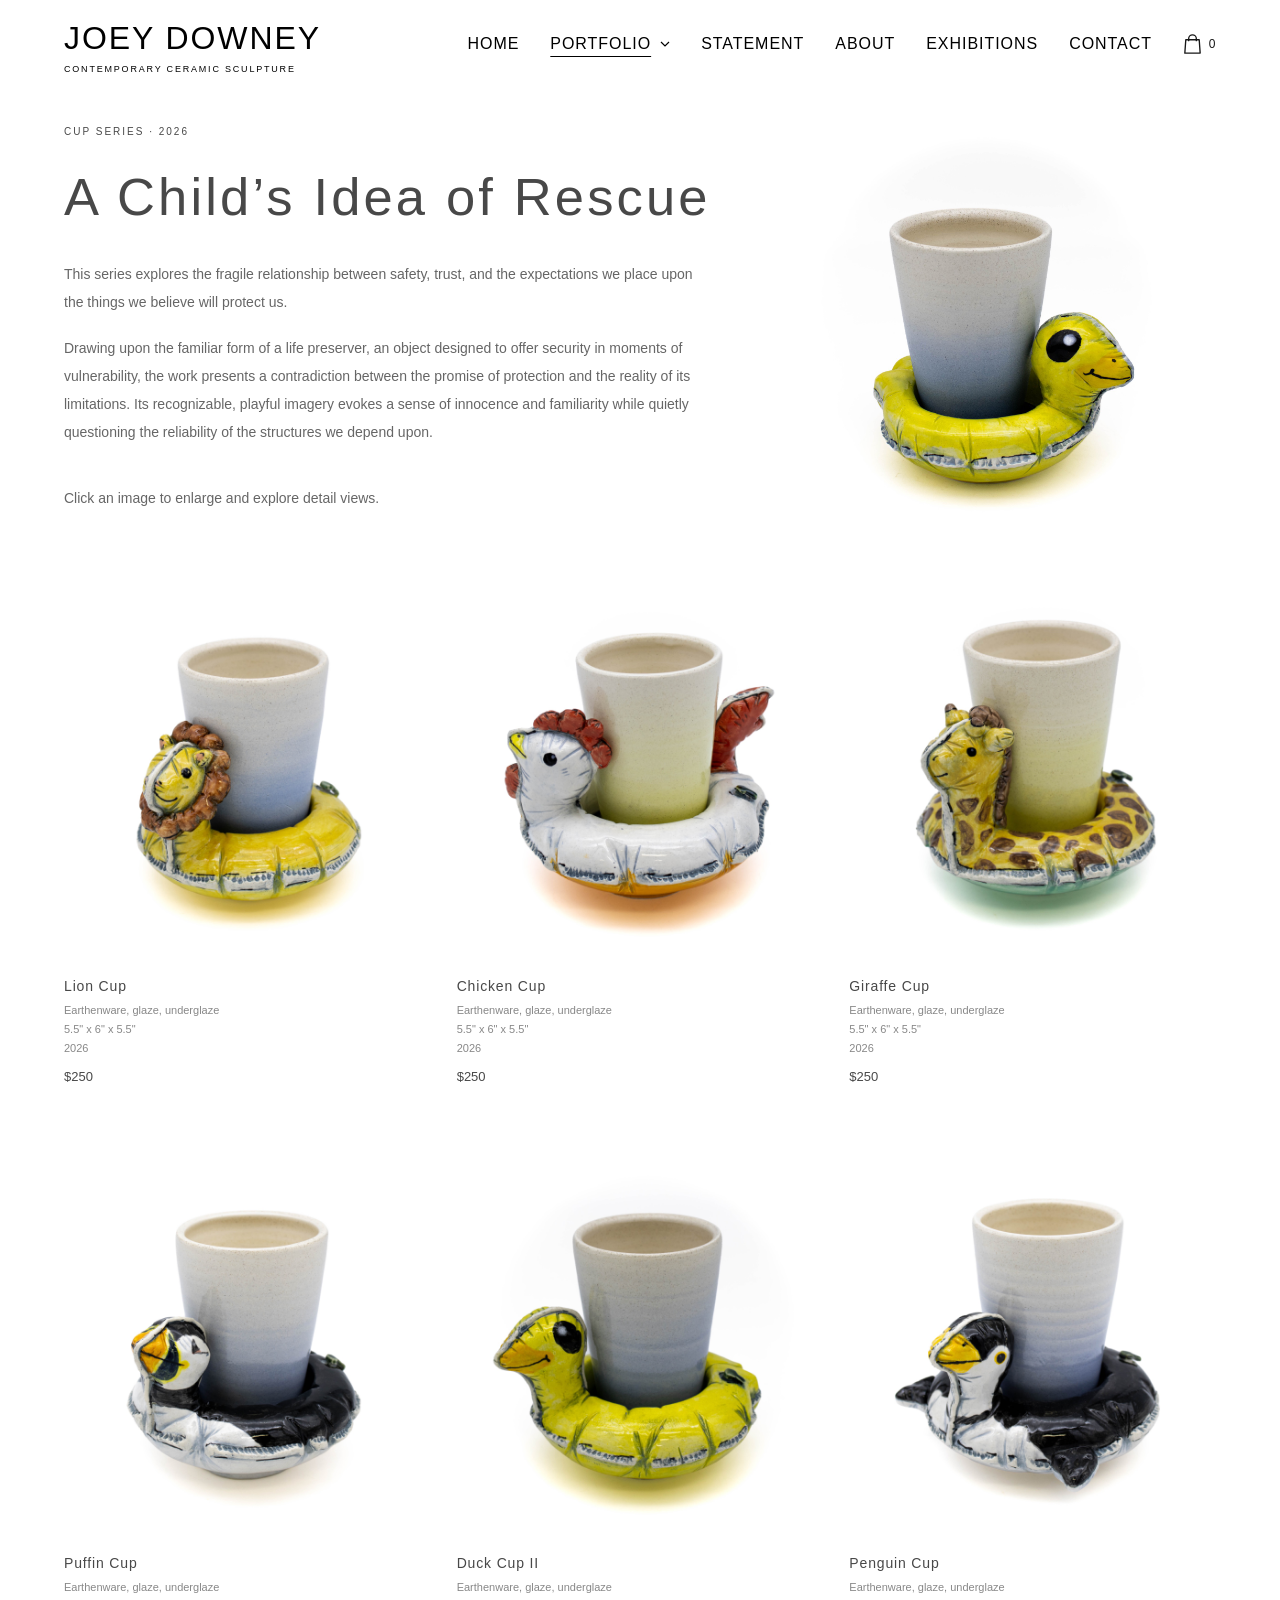
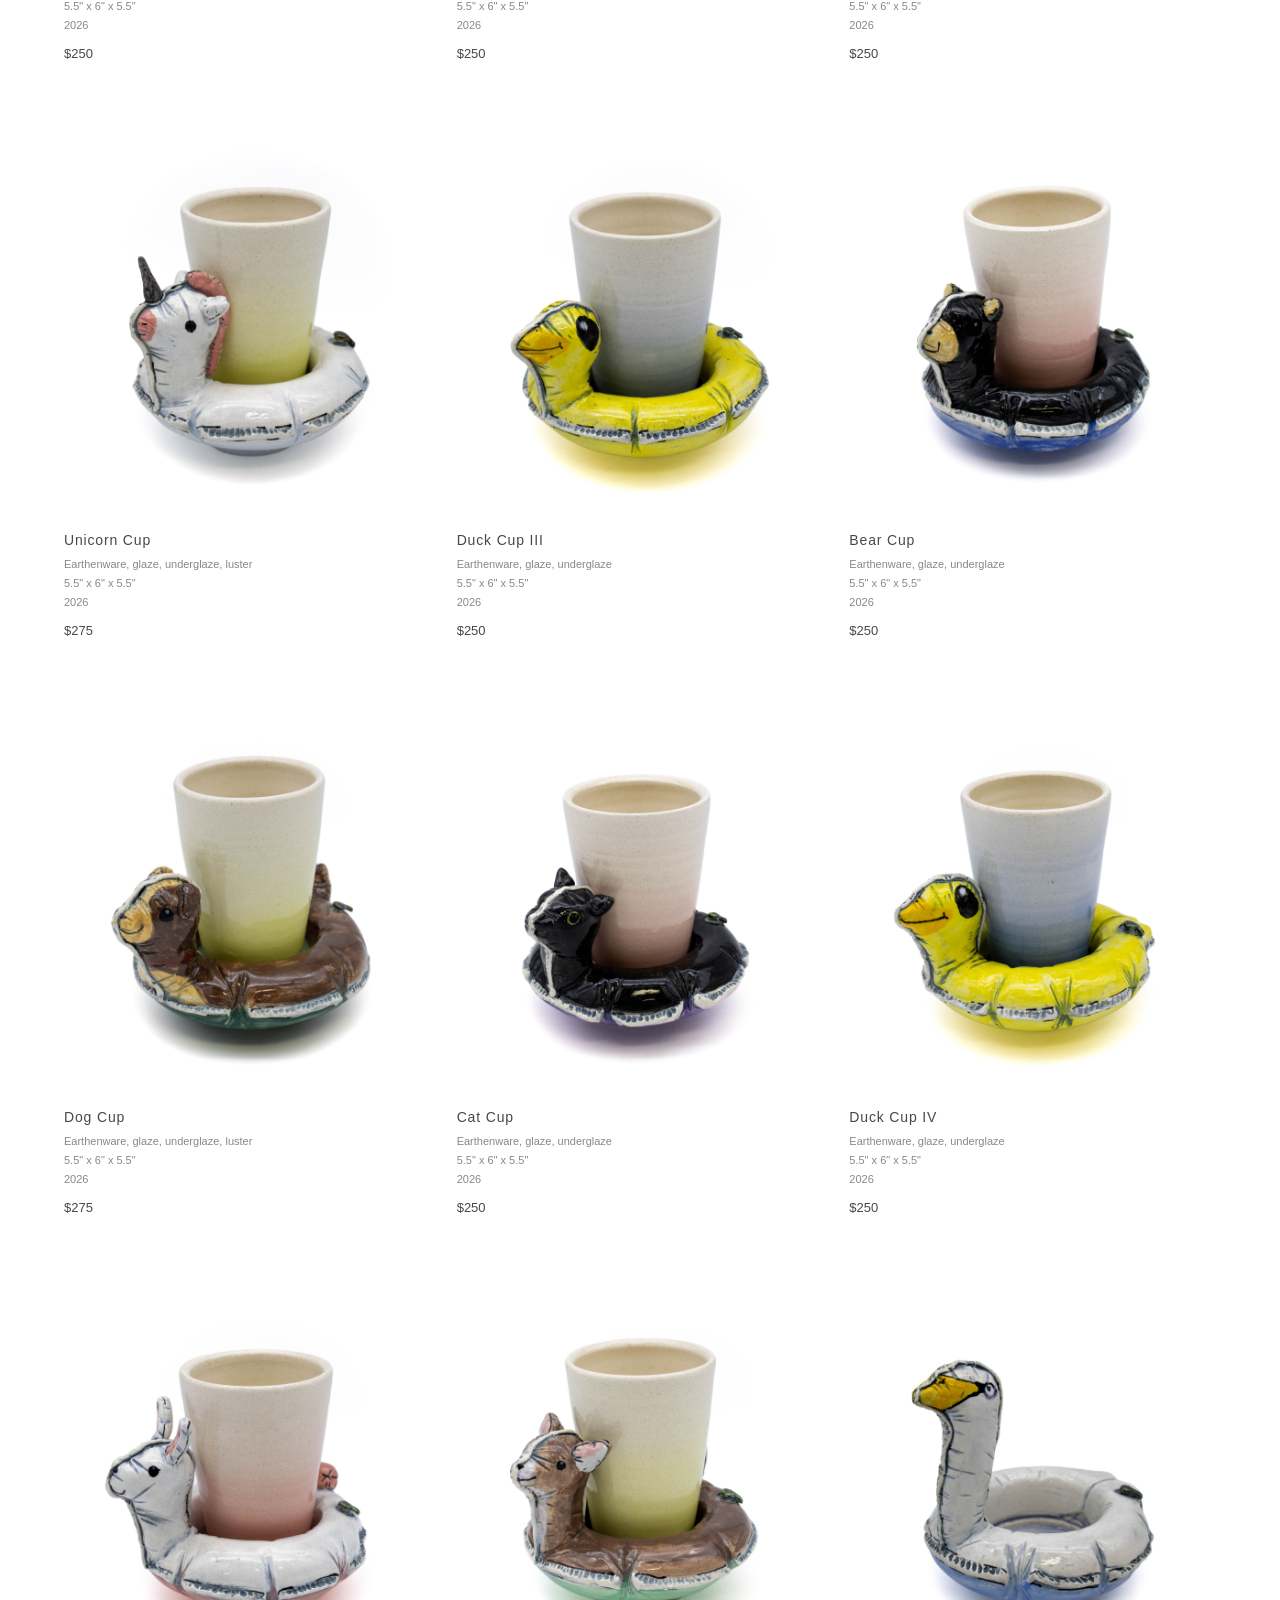
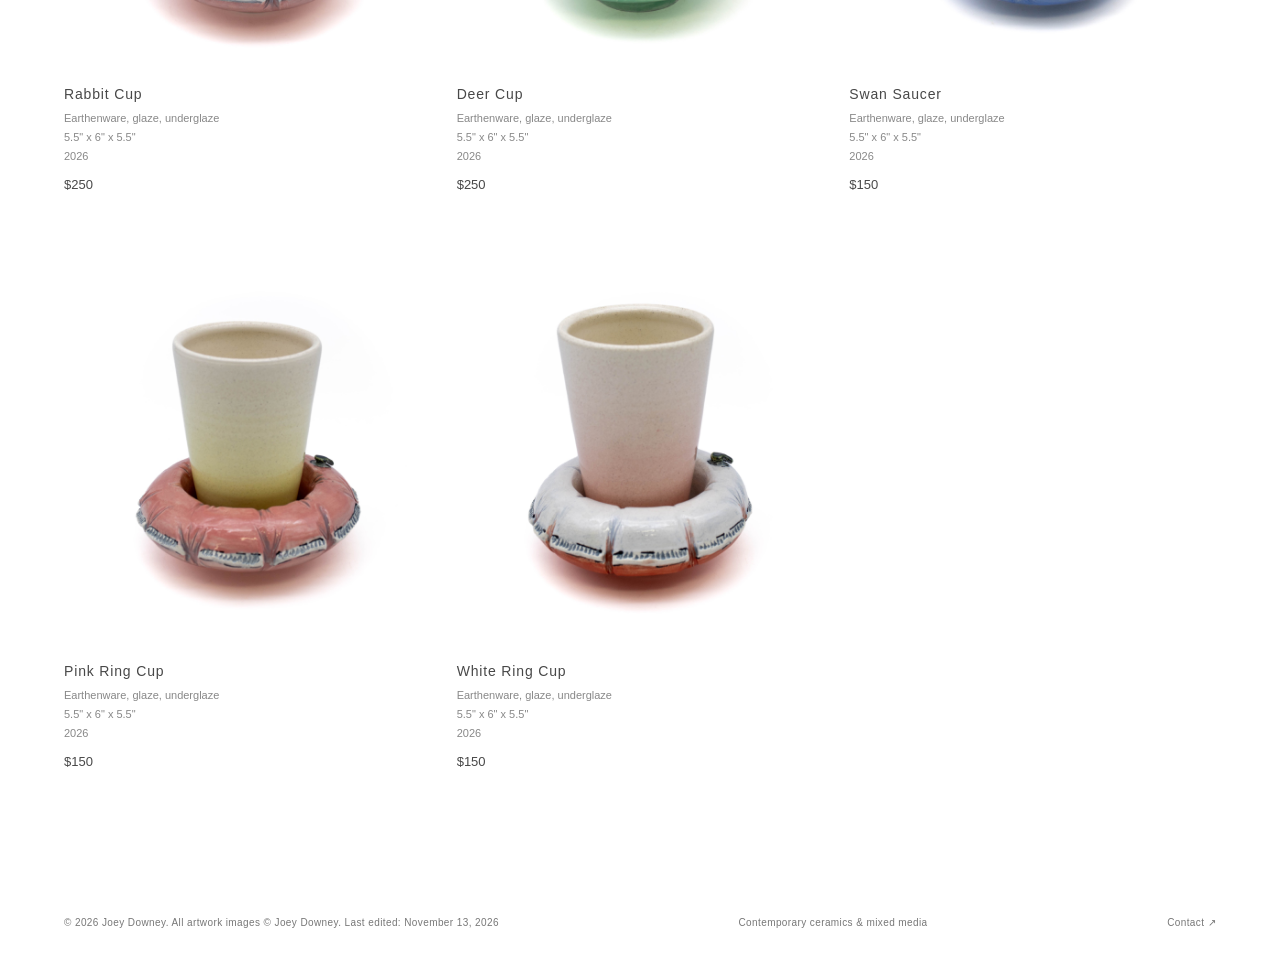
==== a-childs-idea-of-rescue.html @ fe92ecd4 "Lower cup viewing instruction by another 8px" ====
<!DOCTYPE html>
<html lang="en"><head><meta charset="utf-8"/><meta content="width=device-width,initial-scale=1" name="viewport"/><meta content="Ceramic cups by Joey Downey exploring safety, trust, and the promise of protection through the playful form of a life preserver." name="description"/><title>A Child’s Idea of Rescue | Joey Downey</title><link rel="icon" type="image/png" sizes="192x192" href="/favicon.png?v=jd-restored-20261031"/><link rel="apple-touch-icon" href="/favicon.png?v=jd-restored-20261031"/><style>500;600&family=Manrope:wght@400;500;600&display=swap');
:root{--ink:#171717;--muted:#777;--border:#e7e7e7;--white:#fff}*{box-sizing:border-box}html{scroll-behavior:smooth}body{margin:0;background:#fff;color:var(--ink);font-family:Manrope,Arial,sans-serif;font-size:14px;line-height:1.75}a{color:inherit;text-decoration:none}a:hover{opacity:.6}img{display:block;max-width:100%}button{font:inherit}header{height:88px;border-bottom:1px solid var(--border);display:flex;align-items:center;justify-content:space-between;padding:0 5%;background:white;position:sticky;top:0;z-index:10}.brand{font-family:"Helvetica Neue",Helvetica,Arial,sans-serif;font-size:32px;letter-spacing:.06em;font-weight:200}.brand small{display:block;font-size:9px;font-weight:400;letter-spacing:.2em;color:var(--muted);text-transform:uppercase;margin-top:-4px}.nav{display:flex;gap:31px;align-items:center}.nav a{font-family:"Helvetica Neue",Helvetica,Arial,sans-serif;font-size:16px;font-weight:200;letter-spacing:.06em;text-transform:uppercase}.nav a.active{text-decoration:underline;text-underline-offset:7px}.menu{display:none;background:none;border:0;font-size:26px;cursor:pointer}.wrap{width:min(1300px,90%);margin:auto}.eyebrow{text-transform:uppercase;letter-spacing:.2em;font-size:10px;color:var(--muted);margin:0 0 24px}.home-hero{padding-top:80px;padding-bottom:105px;display:grid;grid-template-columns:40% 1fr;gap:6%;align-items:center}.home-hero h1{font-size:clamp(56px,8vw,125px);line-height:1.02;letter-spacing:-.07em;font-weight:400;margin:0 0 35px}.home-hero p.lead{max-width:360px;font-size:14px;color:#555;line-height:2}.home-image{height:610px;overflow:hidden}.home-image img{width:100%;height:100%;object-fit:contain}.arrow-link{display:inline-flex;gap:24px;align-items:center;font-size:11px;text-transform:uppercase;letter-spacing:.13em;border-bottom:1px solid #222;padding-bottom:10px;margin-top:21px}.section{padding:90px 0;border-top:1px solid var(--border)}.section-title{font-size:clamp(35px,5.5vw,70px);font-weight:400;letter-spacing:-.06em;line-height:1.15;margin:0 0 30px}.section-top{display:flex;justify-content:space-between;gap:35px;align-items:end;margin-bottom:40px}.section-top .section-title{margin:0}.section-top p{max-width:320px;color:#666;margin:0}.grid{display:grid;grid-template-columns:repeat(3,minmax(0,1fr));gap:55px 26px}.item img{height:390px;width:100%;object-fit:contain;background:#fff;transition:transform .25s}.item:hover img{transform:scale(1.025)}.item{cursor:pointer}.item-title{font-size:14px;font-weight:500;margin:17px 0 2px}.item-desc{color:#888;font-size:11px;margin:0}.split{display:grid;grid-template-columns:1fr 1fr;gap:10%;align-items:center}.split img{width:100%;height:530px;object-fit:contain}.split-text{max-width:550px}.split-text p{color:#555;line-height:2;font-size:14px}.quote{font-size:clamp(33px,5vw,76px);line-height:1.2;letter-spacing:-.05em;font-weight:400;max-width:950px;margin:0 0 34px}.statement-preview p{color:#666;max-width:640px}.events{border-top:1px solid var(--border)}.event{border-bottom:1px solid var(--border);padding:25px 0;display:grid;grid-template-columns:125px 1fr 235px;gap:20px;align-items:start}.event small,.event .place{color:#888;font-size:11px}.event h3{font-size:17px;font-weight:500;margin:0 0 5px}.event p{margin:0;color:#777;font-size:12px}.event .place{text-align:right}.page-hero{padding-top:85px;padding-bottom:70px}.page-hero h1{font-family:"Helvetica Neue",Helvetica,Arial,sans-serif;font-size:clamp(57px,9vw,125px);line-height:1.05;letter-spacing:.06em;font-weight:200;margin:0 0 20px}.page-hero p:last-child{max-width:570px;color:#666}.page-body{padding-bottom:110px}.prose{max-width:750px;font-size:16px;color:#484848;line-height:2.2}.prose p{margin:0 0 26px}.prose .quote{color:#171717;font-size:clamp(35px,6vw,78px);margin:0 0 60px}.about-layout{display:grid;grid-template-columns:42% 1fr;gap:9%;align-items:start}.portrait{width:100%;object-fit:cover;max-height:700px}.detail-heading{font-size:24px;font-weight:400;margin:50px 0 14px}.cvline{padding:16px 0;border-top:1px solid var(--border);font-size:13px}.cvline:last-child{border-bottom:1px solid var(--border)}.contact-email{font-size:clamp(27px,4.5vw,64px);letter-spacing:-.055em;overflow-wrap:anywhere;border-bottom:1px solid #222;display:inline-block;margin:45px 0}.contact-links{display:flex;gap:35px;font-size:12px;text-transform:uppercase;letter-spacing:.1em}.end-cta{padding:85px 0;border-top:1px solid var(--border)}.end-cta h2{font-size:clamp(32px,5vw,60px);font-weight:400;letter-spacing:-.055em;margin:0}.footer{border-top:1px solid var(--border);padding:30px 5%;display:flex;justify-content:space-between;gap:25px;color:#777;font-size:10px;letter-spacing:.04em}.lightbox{position:fixed;inset:0;z-index:99;background:rgba(255,255,255,.98);display:none;align-items:center;justify-content:center;flex-direction:column;padding:70px 5% 45px}.lightbox.show{display:flex}.lightbox img{max-width:90vw;max-height:75vh;object-fit:contain}.lightbox p{font-size:12px}.lightbox button{cursor:pointer;background:white;border:1px solid #ddd;padding:8px 15px}.lightbox .close{position:absolute;right:5%;top:25px;border:0;font-size:25px}.lightbox-controls{display:flex;gap:15px}@media(max-width:850px){header{height:72px}.menu{display:block}.nav{display:none;position:absolute;top:72px;left:0;right:0;flex-direction:column;align-items:flex-start;background:white;padding:24px 5%;border-bottom:1px solid #eee}.nav.open{display:flex}.home-hero{grid-template-columns:1fr;padding-top:50px;gap:35px}.home-image{height:480px}.grid{grid-template-columns:repeat(2,1fr)}.split,.about-layout{grid-template-columns:1fr;gap:35px}.split img{height:460px}.event{grid-template-columns:90px 1fr}.event .place{text-align:left;grid-column:2}.section{padding:70px 0}}@media(max-width:540px){.grid{grid-template-columns:1fr}.item img{height:440px}.section-top{display:block}.section-top p{margin-top:20px}.footer{flex-direction:column}.home-image{height:380px}.page-hero{padding-top:55px}.about-layout .portrait{max-height:470px}}
.lightbox-images{display:flex;align-items:center;justify-content:center;gap:24px;width:100%;min-height:0}.lightbox-images img{min-width:0;max-width:100%;max-height:72vh;object-fit:contain}.lightbox-images.has-detail img{width:calc(50% - 12px)}.lightbox-images img[hidden]{display:none}@media(max-width:600px){.lightbox{overflow-y:auto}.lightbox-images.has-detail{flex-direction:column;gap:16px}.lightbox-images.has-detail img{width:100%;max-height:34vh}.lightbox-images:not(.has-detail) img{max-height:70vh}}#lb-caption{width:100%;max-width:900px;text-align:center;flex-shrink:0}#lb-title{font-weight:500;margin:14px 0 4px}#lb-details{font-size:12px;line-height:1.65;margin:0}#lb-details[hidden]{display:none}.lightbox{overflow-y:auto}.lightbox-images{flex:1;min-height:0}.lightbox-images img{max-height:60vh}@media(max-width:600px){.lightbox-images.has-detail img{max-height:27vh}.lightbox-images:not(.has-detail) img{max-height:55vh}}.lightbox-images.has-three img{width:calc((100% - 48px)/3)}@media(max-width:600px){.lightbox-images.has-three{flex-direction:row;flex-wrap:wrap;gap:12px}.lightbox-images.has-three img{width:calc(50% - 6px);max-height:24vh}.lightbox-images.has-three img:first-child{width:100%}}.page-hero h1,.home-hero h1{font-size:clamp(42px,6vw,76px);color:var(--ink)}h1,h2,h3,h4,h5,h6,p.eyebrow{color:var(--ink)}.page-hero h1,.home-hero h1,h1,h2,h3,h4,h5,h6,p.eyebrow{color:#484848}</style><style id="heading-typography">h1,h2,h3,h4,h5,h6{font-family:"Helvetica Neue",Helvetica,Arial,sans-serif!important;font-weight:200!important;letter-spacing:.06em!important}</style><style id="back-to-top-styles">.back-to-top{position:fixed;right:24px;bottom:24px;z-index:20;display:inline-flex;align-items:center;gap:10px;padding:12px 16px;border:1px solid #d9d9d9;background:#fff;color:#171717;box-shadow:0 2px 12px #0000000d;font:inherit;font-size:11px;letter-spacing:.06em;cursor:pointer}.back-to-top[hidden]{display:none}.back-to-top:hover{background:#f4f4f4}.back-to-top:focus-visible{outline:2px solid #171717;outline-offset:3px}@media(max-width:540px){.back-to-top{right:16px;bottom:16px}}</style>
<style>.artwork-availability,.purchase-inquiry{display:block;margin:14px 0 0;font-size:11px;line-height:1.6;letter-spacing:.02em}.artwork-availability{color:#888}.purchase-inquiry{color:#333;text-decoration:underline;text-underline-offset:4px;width:fit-content;padding:4px 0}.purchase-inquiry:hover{color:#000}.purchase-inquiry:focus-visible{outline:2px solid #333;outline-offset:5px}#lb-availability{margin-top:16px}#lb-availability .purchase-inquiry{color:inherit;margin:0 auto;padding:0;font-size:12px;line-height:1.65;letter-spacing:normal}#lb-availability:empty{display:none}.artwork-nav{position:fixed;top:50%;transform:translateY(-50%);z-index:10;display:grid;place-items:center;width:46px;height:56px;padding:0;border:1px solid #ccc;border-radius:4px;background:#eee;color:#666;font-family:Arial,sans-serif;font-size:40px;line-height:1;cursor:pointer}.artwork-prev{left:16px}.artwork-next{right:16px}.artwork-nav:hover{background:#444;border-color:#444;color:#fff}.artwork-nav:focus-visible{outline:2px solid #888;outline-offset:4px}@media(max-width:600px){.artwork-nav{width:36px;height:46px;font-size:32px}.artwork-prev{left:8px}.artwork-next{right:8px}}</style><style id="home-nav-styles">.nav .home-nav{display:block;opacity:1;visibility:visible;flex-shrink:0}@keyframes home-nav-fade{from{opacity:0}to{opacity:1}}.home-nav-enter .nav a,.home-nav-enter header>.brand{animation:home-nav-fade 1.2s ease}@media(min-width:851px) and (max-width:1100px){header .brand{font-size:26px}.nav{gap:16px}.nav a{font-size:13px}}@media(prefers-reduced-motion:reduce){.nav .home-nav,.home-nav-enter .nav a,.home-nav-enter header>.brand{animation:none}}</style><style id="home-return-fade">.home-nav-leave header>.brand,.home-nav-leave .nav a{animation:none!important;opacity:0;transition:opacity .4s ease}@media(prefers-reduced-motion:reduce){.home-nav-leave header>.brand,.home-nav-leave .nav a{transition:none}}</style><style id="home-transition-pending">.home-nav-pending header>.brand,.home-nav-pending .nav a{opacity:0}@media(prefers-reduced-motion:reduce){.home-nav-pending header>.brand,.home-nav-pending .nav a{opacity:1}}</style><link rel="stylesheet" href="navigation.css?v=1"/><script src="navigation.js?v=3"></script><style>.lightbox-images.has-many{display:grid;grid-template-columns:repeat(3,minmax(0,1fr));gap:16px;flex:0 0 auto}.lightbox-images.has-many img,.lightbox-images.has-many img:first-child{width:100%;height:25vh;max-height:25vh}@media(max-width:600px){.lightbox-images.has-many{grid-template-columns:repeat(2,minmax(0,1fr));gap:10px}.lightbox-images.has-many img,.lightbox-images.has-many img:first-child{height:19vh;max-height:19vh}}</style><style>.item-price{display:inline-block;margin-top:8px;color:#484848;font-size:13px;font-weight:500}</style><link rel="stylesheet" href="shop.css?v=7"/><script defer src="shop-catalog.js?v=1"></script><script defer src="shop.js?v=6"></script><style id="collection-example-layout">.collection-overview{display:grid;grid-template-columns:minmax(0,1.45fr) minmax(0,1fr);gap:5%;align-items:center}.collection-copy{min-width:0}.hero-duck-example{min-width:0}.hero-duck-example .item img{width:100%;height:420px;object-fit:contain;background:#fff}.hero-duck-example .item:focus-visible{outline:2px solid #484848;outline-offset:6px}.hero-duck-example [hidden]{display:none!important}@media(max-width:850px){.collection-overview{grid-template-columns:1fr;gap:24px}.hero-duck-example{width:min(420px,100%);margin:auto}.hero-duck-example .item img{height:340px}}@media(max-width:540px){.hero-duck-example .item img{height:300px}}</style><style>.collection-copy .rescue-title{white-space:nowrap;font-size:clamp(18px,3vw,70px);max-width:100%}</style><style id="aligned-collection-headings">.page-hero{padding-top:35px}.collection-overview{align-items:start}</style></head><body><header><a class="brand" href="index.html">JOEY DOWNEY<small>Contemporary ceramic sculpture</small></a><button aria-expanded="false" aria-label="Toggle menu" class="menu">☰</button><nav class="nav"><a class="home-nav" href="index.html">Home</a><details class="portfolio-menu"><summary class="active">Portfolio <svg aria-hidden="true" width="10" height="6" viewBox="0 0 10 6" fill="none"><path d="m1 1 4 4 4-4" stroke="currentColor" stroke-width="1.2"/></svg></summary><div class="portfolio-options"><a href="portfolio.html">Portfolio</a><a href="a-childs-idea-of-rescue.html" aria-current="page">A Child’s Idea of Rescue</a></div></details><a class="" href="statement.html">Statement</a><a class="" href="about.html">About</a><a class="" href="exhibitions.html">Exhibitions</a><a class="" href="contact.html">Contact</a></nav></header><main><div class="wrap"><section class="page-hero rescue-hero" style="padding-bottom:24px"><div class="collection-overview"><div class="collection-copy"><p class="eyebrow">Cup Series · 2026</p><h1 class="rescue-title">A Child’s Idea of Rescue</h1><div class="rescue-introduction"><p>This series explores the fragile relationship between safety, trust, and the expectations we place upon the things we believe will protect us.</p><p>Drawing upon the familiar form of a life preserver, an object designed to offer security in moments of vulnerability, the work presents a contradiction between the promise of protection and the reality of its limitations. Its recognizable, playful imagery evokes a sense of innocence and familiarity while quietly questioning the reliability of the structures we depend upon.</p></div><p style="margin-top:40px">Click an image to enlarge and explore detail views.</p></div><div class="artwork-card hero-duck-example"><article aria-label="View Duck Cup I" class="item" data-full="cups/IMG_8670.jpg" data-detail="cups/IMG_8671.jpg" data-third="cups/IMG_8672.jpg" data-title="Duck Cup I" role="button" tabindex="0"><img alt="Duck Cup I by Joey Downey, with the yellow duck facing right" loading="eager" src="assets/cups/IMG_8670.jpg"/><h3 class="item-title" hidden>Duck Cup I</h3><p class="item-desc" hidden>Earthenware, glaze, underglaze<br/>5.5&quot; x 6&quot; x 5.5&quot;<br/>2026<br/><span class="item-price">NFS</span></p></article></div></div></section><section class="page-body" aria-label="Cup collection"><div class="grid"><div class="artwork-card"><article class="item" role="button" tabindex="0" aria-label="View Lion Cup" data-title="Lion Cup" data-full="cups/IMG_8681.jpg" data-detail="cups/IMG_8682.jpg" data-third="cups/IMG_8683.jpg"><img alt="Lion Cup by Joey Downey" loading="lazy" src="assets/cups/IMG_8681.jpg"/><h3 class="item-title">Lion Cup</h3><p class="item-desc">Earthenware, glaze, underglaze<br/>5.5&quot; x 6&quot; x 5.5&quot;<br/>2026<br/><span class="item-price">$250</span></p></article></div><div class="artwork-card"><article class="item" role="button" tabindex="0" aria-label="View Chicken Cup" data-title="Chicken Cup" data-full="cups/IMG_8720.jpg" data-detail="cups/IMG_8722.jpg" data-third="cups/IMG_8721.jpg"><img alt="Chicken Cup by Joey Downey" loading="lazy" src="assets/cups/IMG_8720.jpg"/><h3 class="item-title">Chicken Cup</h3><p class="item-desc">Earthenware, glaze, underglaze<br/>5.5&quot; x 6&quot; x 5.5&quot;<br/>2026<br/><span class="item-price">$250</span></p></article></div><div class="artwork-card"><article class="item" role="button" tabindex="0" aria-label="View Giraffe Cup" data-title="Giraffe Cup" data-full="cups/IMG_8689.jpg" data-detail="cups/IMG_8690.jpg"><img alt="Giraffe Cup by Joey Downey" loading="lazy" src="assets/cups/IMG_8689.jpg"/><h3 class="item-title">Giraffe Cup</h3><p class="item-desc">Earthenware, glaze, underglaze<br/>5.5&quot; x 6&quot; x 5.5&quot;<br/>2026<br/><span class="item-price">$250</span></p></article></div><div class="artwork-card"><article class="item" role="button" tabindex="0" aria-label="View Puffin Cup" data-title="Puffin Cup" data-full="cups/IMG_8684.jpg" data-detail="cups/IMG_8686.jpg"><img alt="Puffin Cup by Joey Downey" loading="lazy" src="assets/cups/IMG_8684.jpg"/><h3 class="item-title">Puffin Cup</h3><p class="item-desc">Earthenware, glaze, underglaze<br/>5.5&quot; x 6&quot; x 5.5&quot;<br/>2026<br/><span class="item-price">$250</span></p></article></div><div class="artwork-card"><article class="item" role="button" tabindex="0" aria-label="View Duck Cup II" data-title="Duck Cup II" data-full="cups/IMG_8679.jpg" data-detail="cups/IMG_8680.jpg"><img alt="Duck Cup II by Joey Downey" loading="lazy" src="assets/cups/IMG_8679.jpg"/><h3 class="item-title">Duck Cup II</h3><p class="item-desc">Earthenware, glaze, underglaze<br/>5.5&quot; x 6&quot; x 5.5&quot;<br/>2026<br/><span class="item-price">$250</span></p></article></div><div class="artwork-card"><article class="item" role="button" tabindex="0" aria-label="View Penguin Cup" data-title="Penguin Cup" data-full="cups/IMG_8687.jpg" data-detail="cups/IMG_8688.jpg"><img alt="Penguin Cup by Joey Downey" loading="lazy" src="assets/cups/IMG_8687.jpg"/><h3 class="item-title">Penguin Cup</h3><p class="item-desc">Earthenware, glaze, underglaze<br/>5.5&quot; x 6&quot; x 5.5&quot;<br/>2026<br/><span class="item-price">$250</span></p></article></div><div class="artwork-card"><article class="item" role="button" tabindex="0" aria-label="View Unicorn Cup" data-title="Unicorn Cup" data-full="cups/IMG_8694.jpg" data-detail="cups/IMG_8696.jpg" data-third="cups/IMG_8695.jpg"><img alt="Unicorn Cup by Joey Downey" loading="lazy" src="assets/cups/IMG_8694.jpg"/><h3 class="item-title">Unicorn Cup</h3><p class="item-desc">Earthenware, glaze, underglaze, luster<br/>5.5&quot; x 6&quot; x 5.5&quot;<br/>2026<br/><span class="item-price">$275</span></p></article></div><div class="artwork-card"><article class="item" role="button" tabindex="0" aria-label="View Duck Cup III" data-title="Duck Cup III" data-full="cups/IMG_8691.jpg" data-detail="cups/IMG_8692.jpg"><img alt="Duck Cup III by Joey Downey" loading="lazy" src="assets/cups/IMG_8691.jpg"/><h3 class="item-title">Duck Cup III</h3><p class="item-desc">Earthenware, glaze, underglaze<br/>5.5&quot; x 6&quot; x 5.5&quot;<br/>2026<br/><span class="item-price">$250</span></p></article></div><div class="artwork-card"><article class="item" role="button" tabindex="0" aria-label="View Bear Cup" data-title="Bear Cup" data-full="cups/IMG_8702.jpg" data-detail="cups/IMG_8703.jpg"><img alt="Bear Cup by Joey Downey" loading="lazy" src="assets/cups/IMG_8702.jpg"/><h3 class="item-title">Bear Cup</h3><p class="item-desc">Earthenware, glaze, underglaze<br/>5.5&quot; x 6&quot; x 5.5&quot;<br/>2026<br/><span class="item-price">$250</span></p></article></div><div class="artwork-card"><article class="item" role="button" tabindex="0" aria-label="View Dog Cup" data-title="Dog Cup" data-full="cups/IMG_8709.jpg" data-detail="cups/IMG_8711.jpg" data-third="cups/IMG_8710.jpg"><img alt="Dog Cup by Joey Downey" loading="lazy" src="assets/cups/IMG_8709.jpg"/><h3 class="item-title">Dog Cup</h3><p class="item-desc">Earthenware, glaze, underglaze, luster<br/>5.5&quot; x 6&quot; x 5.5&quot;<br/>2026<br/><span class="item-price">$275</span></p></article></div><div class="artwork-card"><article class="item" role="button" tabindex="0" aria-label="View Cat Cup" data-title="Cat Cup" data-full="cups/IMG_8704.jpg" data-detail="cups/IMG_8705.jpg"><img alt="Cat Cup by Joey Downey" loading="lazy" src="assets/cups/IMG_8704.jpg"/><h3 class="item-title">Cat Cup</h3><p class="item-desc">Earthenware, glaze, underglaze<br/>5.5&quot; x 6&quot; x 5.5&quot;<br/>2026<br/><span class="item-price">$250</span></p></article></div><div class="artwork-card"><article class="item" role="button" tabindex="0" aria-label="View Duck Cup IV" data-title="Duck Cup IV" data-full="cups/IMG_8707.jpg" data-detail="cups/IMG_8708.jpg"><img alt="Duck Cup IV by Joey Downey" loading="lazy" src="assets/cups/IMG_8707.jpg"/><h3 class="item-title">Duck Cup IV</h3><p class="item-desc">Earthenware, glaze, underglaze<br/>5.5&quot; x 6&quot; x 5.5&quot;<br/>2026<br/><span class="item-price">$250</span></p></article></div><div class="artwork-card"><article class="item" role="button" tabindex="0" aria-label="View Rabbit Cup" data-title="Rabbit Cup" data-full="cups/IMG_8718.jpg" data-detail="cups/IMG_8719.jpg" data-third="cups/IMG_8717.jpg"><img alt="Rabbit Cup by Joey Downey" loading="lazy" src="assets/cups/IMG_8718.jpg"/><h3 class="item-title">Rabbit Cup</h3><p class="item-desc">Earthenware, glaze, underglaze<br/>5.5&quot; x 6&quot; x 5.5&quot;<br/>2026<br/><span class="item-price">$250</span></p></article></div><div class="artwork-card"><article class="item" role="button" tabindex="0" aria-label="View Deer Cup" data-title="Deer Cup" data-full="cups/IMG_8712.jpg" data-detail="cups/IMG_8715.jpg" data-third="cups/IMG_8714.jpg"><img alt="Deer Cup by Joey Downey" loading="lazy" src="assets/cups/IMG_8712.jpg"/><h3 class="item-title">Deer Cup</h3><p class="item-desc">Earthenware, glaze, underglaze<br/>5.5&quot; x 6&quot; x 5.5&quot;<br/>2026<br/><span class="item-price">$250</span></p></article></div><div class="artwork-card"><article class="item" role="button" tabindex="0" aria-label="View Swan Saucer" data-title="Swan Saucer" data-full="cups/IMG_8693.jpg"><img alt="Swan Saucer by Joey Downey" loading="lazy" src="assets/cups/IMG_8693.jpg?v=20261112-edited-2"/><h3 class="item-title">Swan Saucer</h3><p class="item-desc">Earthenware, glaze, underglaze<br/>5.5&quot; x 6&quot; x 5.5&quot;<br/>2026<br/><span class="item-price">$150</span></p></article></div><div class="artwork-card"><article class="item" role="button" tabindex="0" aria-label="View Pink Ring Cup" data-title="Pink Ring Cup" data-full="cups/IMG_8699.jpg" data-detail="cups/IMG_8698.jpg"><img alt="Pink Ring Cup by Joey Downey" loading="lazy" src="assets/cups/IMG_8699.jpg"/><h3 class="item-title">Pink Ring Cup</h3><p class="item-desc">Earthenware, glaze, underglaze<br/>5.5&quot; x 6&quot; x 5.5&quot;<br/>2026<br/><span class="item-price">$150</span></p></article></div><div class="artwork-card"><article class="item" role="button" tabindex="0" aria-label="View White Ring Cup" data-title="White Ring Cup" data-full="cups/IMG_8700.jpg" data-detail="cups/IMG_8701.jpg"><img alt="White Ring Cup by Joey Downey" loading="lazy" src="assets/cups/IMG_8700.jpg"/><h3 class="item-title">White Ring Cup</h3><p class="item-desc">Earthenware, glaze, underglaze<br/>5.5&quot; x 6&quot; x 5.5&quot;<br/>2026<br/><span class="item-price">$150</span></p></article></div></div></section></div><div aria-label="Artwork image viewer" class="lightbox" id="lightbox" role="dialog"><button aria-label="Close" class="close">×</button><button type="button" class="artwork-nav artwork-prev" aria-label="Previous artwork"><svg aria-hidden="true" focusable="false" width="20" height="28" viewBox="0 0 20 28" fill="none" stroke="currentColor" stroke-width="2" stroke-linecap="round" stroke-linejoin="round"><path d="m14 5-9 9 9 9"/></svg></button><button type="button" class="artwork-nav artwork-next" aria-label="Next artwork"><svg aria-hidden="true" focusable="false" width="20" height="28" viewBox="0 0 20 28" fill="none" stroke="currentColor" stroke-width="2" stroke-linecap="round" stroke-linejoin="round"><path d="m6 5 9 9-9 9"/></svg></button><div class="lightbox-images"><img alt="Artwork enlarged" id="lb-img"/><img alt="Artwork detail" id="lb-detail-img" hidden=""/><img alt="Artwork additional view" id="lb-third-img" hidden=""/></div><div id="lb-caption"><p id="lb-title"></p><p id="lb-details"></p><div id="lb-availability"></div></div></div></main><footer class="footer"><span>© 2026 Joey Downey. All artwork images © Joey Downey. <span class="last-edited">Last edited: <time datetime="2026-11-13">November 13, 2026</time></span></span><span>Contemporary ceramics &amp; mixed media</span><a href="mailto:joeydowneyart@gmail.com">Contact ↗︎</a></footer><script>const ART_IMAGES={"cups/IMG_8679.jpg":"assets/cups/IMG_8679.jpg","cups/IMG_8680.jpg":"assets/cups/IMG_8680.jpg","cups/IMG_8681.jpg":"assets/cups/IMG_8681.jpg","cups/IMG_8682.jpg":"assets/cups/IMG_8682.jpg","cups/IMG_8683.jpg":"assets/cups/IMG_8683.jpg","cups/IMG_8684.jpg":"assets/cups/IMG_8684.jpg","cups/IMG_8686.jpg":"assets/cups/IMG_8686.jpg","cups/IMG_8687.jpg":"assets/cups/IMG_8687.jpg","cups/IMG_8688.jpg":"assets/cups/IMG_8688.jpg","cups/IMG_8689.jpg":"assets/cups/IMG_8689.jpg","cups/IMG_8690.jpg":"assets/cups/IMG_8690.jpg","cups/IMG_8691.jpg":"assets/cups/IMG_8691.jpg","cups/IMG_8692.jpg":"assets/cups/IMG_8692.jpg","cups/IMG_8693.jpg":"assets/cups/IMG_8693.jpg?v=20261112-edited-2","cups/IMG_8694.jpg":"assets/cups/IMG_8694.jpg","cups/IMG_8696.jpg":"assets/cups/IMG_8696.jpg","cups/IMG_8695.jpg":"assets/cups/IMG_8695.jpg","cups/IMG_8699.jpg":"assets/cups/IMG_8699.jpg","cups/IMG_8698.jpg":"assets/cups/IMG_8698.jpg","cups/IMG_8700.jpg":"assets/cups/IMG_8700.jpg","cups/IMG_8701.jpg":"assets/cups/IMG_8701.jpg","cups/IMG_8702.jpg":"assets/cups/IMG_8702.jpg","cups/IMG_8703.jpg":"assets/cups/IMG_8703.jpg","cups/IMG_8704.jpg":"assets/cups/IMG_8704.jpg","cups/IMG_8705.jpg":"assets/cups/IMG_8705.jpg","cups/IMG_8707.jpg":"assets/cups/IMG_8707.jpg","cups/IMG_8708.jpg":"assets/cups/IMG_8708.jpg","cups/IMG_8709.jpg":"assets/cups/IMG_8709.jpg","cups/IMG_8711.jpg":"assets/cups/IMG_8711.jpg","cups/IMG_8710.jpg":"assets/cups/IMG_8710.jpg?v=20261112-edited-2","cups/IMG_8712.jpg":"assets/cups/IMG_8712.jpg","cups/IMG_8715.jpg":"assets/cups/IMG_8715.jpg","cups/IMG_8714.jpg":"assets/cups/IMG_8714.jpg","cups/IMG_8718.jpg":"assets/cups/IMG_8718.jpg","cups/IMG_8719.jpg":"assets/cups/IMG_8719.jpg","cups/IMG_8717.jpg":"assets/cups/IMG_8717.jpg","cups/IMG_8720.jpg":"assets/cups/IMG_8720.jpg","cups/IMG_8722.jpg":"assets/cups/IMG_8722.jpg","cups/IMG_8721.jpg":"assets/cups/IMG_8721.jpg","cups/IMG_8670.jpg":"assets/cups/IMG_8670.jpg","cups/IMG_8671.jpg":"assets/cups/IMG_8671.jpg?v=cover-60112f2115","cups/IMG_8672.jpg":"assets/cups/IMG_8672.jpg"};
(()=>{const menu=document.querySelector('.menu');const nav=document.querySelector('.nav');if(!menu||!nav)return;function closeMenu(){nav.classList.remove('open');menu.setAttribute('aria-expanded','false')}menu.addEventListener('click',()=>{nav.classList.toggle('open');menu.setAttribute('aria-expanded',String(nav.classList.contains('open')))});document.addEventListener('click',event=>{if(nav.classList.contains('open')&&!menu.contains(event.target)&&!nav.contains(event.target))closeMenu()});document.addEventListener('keydown',event=>{if(event.key==='Escape'&&nav.classList.contains('open')){closeMenu();menu.focus()}})})();const lb=document.getElementById('lightbox');
if(lb){
  const images=lb.querySelector('.lightbox-images');
  const fullImage=document.getElementById('lb-img');
  const detailImage=document.getElementById('lb-detail-img');
  const thirdImage=document.getElementById('lb-third-img');
  const closeButton=lb.querySelector('.close');
  let activeArtwork=null;
  const artworkList=Array.from(document.querySelectorAll('[data-full]'));
  const artworkOpeners=new Map();
  function navigateArtwork(direction){
    const index=artworkList.indexOf(activeArtwork);
    const target=artworkList[(index+direction+artworkList.length)%artworkList.length];
    const focused=document.activeElement;
    artworkOpeners.get(target)?.();
    if(lb.contains(focused))focused.focus();
  }
  lb.querySelector('.artwork-prev').addEventListener('click',()=>navigateArtwork(-1));
  lb.querySelector('.artwork-next').addEventListener('click',()=>navigateArtwork(1));
  function closeArtwork(){
    lb.classList.remove('show');
    activeArtwork?.focus();
  }
  document.querySelectorAll('[data-full]').forEach(artwork=>{
    function openArtwork(){
      activeArtwork=artwork;
      fullImage.src=ART_IMAGES[artwork.dataset.full];
      fullImage.alt=(artwork.dataset.title||'Artwork')+' — full view';
      const detail=ART_IMAGES[artwork.dataset.detail];
      detailImage.hidden=!detail;
      images.classList.toggle('has-detail',Boolean(detail));
      if(detail){
        detailImage.src=detail;
        detailImage.alt=(artwork.dataset.title||'Artwork')+' — detail';
      }else{
        detailImage.removeAttribute('src');
      }
            const third=ART_IMAGES[artwork.dataset.third];
      thirdImage.hidden=!third;
      images.classList.toggle('has-three',Boolean(third));
      if(third){
        thirdImage.src=third;
        thirdImage.alt=(artwork.dataset.title||'Artwork')+' — additional view';
      }else{
        thirdImage.removeAttribute('src');
      }
      images.querySelectorAll('.extra-artwork-view').forEach(image=>image.remove());
      const extraKeys=(artwork.dataset.extra||'').split(',').filter(Boolean);
      images.classList.toggle('has-many',extraKeys.length>0);
      extraKeys.forEach((key,index)=>{
        const image=document.createElement('img');image.className='extra-artwork-view';image.src=ART_IMAGES[key];
        image.alt=(artwork.dataset.title||'Artwork')+' — additional view '+(index+1);images.append(image);
      });
      const titleTarget=document.getElementById('lb-title');
      titleTarget.textContent=artwork.dataset.title||'';

      const details=artwork.querySelector('.item-desc');
      const detailsTarget=document.getElementById('lb-details');
      detailsTarget.replaceChildren();
      if(details){detailsTarget.append(...Array.from(details.childNodes,node=>node.cloneNode(true)));}
      if(artwork.dataset.viewerNote){
        if(detailsTarget.childNodes.length)detailsTarget.append(document.createElement('br'));
        detailsTarget.append(document.createTextNode(artwork.dataset.viewerNote));
      }
      detailsTarget.hidden=!details&&!artwork.dataset.viewerNote;
      const availability=artwork.parentElement.querySelector('.artwork-popup-availability')?.content.firstElementChild || artwork.parentElement.querySelector('.artwork-availability');
      document.getElementById('lb-availability').replaceChildren(...(availability?[availability.cloneNode(true)]:[]));
      lb.classList.add('show');
      closeButton.focus();
    }
    artworkOpeners.set(artwork,openArtwork);
    artwork.addEventListener('click',openArtwork);
    artwork.addEventListener('keydown',event=>{
      if(event.key==='Enter'||event.key===' '){event.preventDefault();openArtwork();}
    });
  });
  closeButton.addEventListener('click',closeArtwork);
  lb.addEventListener('click',event=>{if(event.target===lb||event.target===images)closeArtwork();});
  document.addEventListener('keydown',event=>{
    if(!lb.classList.contains('show'))return;
    if(event.key==='Escape')closeArtwork();
    if(event.key==='ArrowLeft'){event.preventDefault();navigateArtwork(-1);}
    if(event.key==='ArrowRight'){event.preventDefault();navigateArtwork(1);}
    if(event.key==='Tab'){
      const focusable=Array.from(lb.querySelectorAll('button,a[href]')).filter(element=>element.getClientRects().length);
      const index=focusable.indexOf(document.activeElement);
      event.preventDefault();
      focusable[(index+(event.shiftKey?-1:1)+focusable.length)%focusable.length].focus();
    }
  });
}
</script><button type="button" class="back-to-top" aria-label="Back to top of page" hidden><span aria-hidden="true">↑︎</span> Back to top</button><script>(()=>{const button=document.querySelector(".back-to-top");const update=()=>{button.hidden=window.scrollY<400;};window.addEventListener("scroll",update,{passive:true});update();button.addEventListener("click",()=>{const reduced=window.matchMedia("(prefers-reduced-motion: reduce)").matches;if(reduced){const old=document.documentElement.style.scrollBehavior;document.documentElement.style.scrollBehavior="auto";window.scrollTo(0,0);document.documentElement.style.scrollBehavior=old;}else{window.scrollTo({top:0,behavior:"smooth"});}const target=document.querySelector("header a");if(target)target.focus({preventScroll:true});});})();</script>
<script>(()=>{const title=document.querySelector('.rescue-title');if(!title)return;function fit(){if(!title.clientWidth)return;let low=8,high=70;while(high-low>.1){const size=(low+high)/2;title.style.fontSize=size+'px';const range=document.createRange();range.selectNodeContents(title);if(range.getBoundingClientRect().width<=title.clientWidth-1)low=size;else high=size;}title.style.fontSize=(Math.floor(low*10)/10)+'px';}fit();if(document.fonts)document.fonts.ready.then(fit);if(window.ResizeObserver)new ResizeObserver(fit).observe(title.parentElement);else window.addEventListener('resize',fit);})();</script></body></html>
---- navigation.css ----
.portfolio-menu{position:relative}.portfolio-menu summary{display:flex;align-items:center;gap:9px;list-style:none;cursor:pointer;font-family:"Helvetica Neue",Helvetica,Arial,sans-serif;font-size:16px;font-weight:200;letter-spacing:.06em;text-transform:uppercase}.portfolio-menu summary::-webkit-details-marker{display:none}.portfolio-menu summary.active{text-decoration:underline;text-underline-offset:7px}.portfolio-menu summary:focus-visible{outline:2px solid #484848;outline-offset:6px}.portfolio-menu[open] summary svg{transform:rotate(180deg)}.portfolio-options{position:absolute;top:100%;left:-20px;min-width:290px;padding:16px 20px;background:#fff;border:1px solid #e7e7e7;box-shadow:0 8px 18px #00000008;z-index:30}.nav .portfolio-options a{display:block;padding:10px 0;font-size:13px;line-height:1.6}.portfolio-options a[aria-current="page"]{text-decoration:underline;text-underline-offset:5px}.rescue-hero h1{font-size:clamp(34px,5.5vw,70px);line-height:1.2;max-width:1100px}.rescue-introduction{max-width:760px;margin-top:32px;color:#666;font-size:14px;line-height:2}.rescue-hero .rescue-introduction p{max-width:none;margin:0 0 18px}.rescue-hero .rescue-introduction p:last-child{margin-bottom:0}@media(min-width:851px) and (max-width:1100px){.portfolio-menu summary{font-size:13px}}@media(max-width:850px){.portfolio-menu{width:100%}.portfolio-options{position:static;min-width:0;margin-top:12px;padding:4px 0 4px 18px;border:0;border-left:1px solid #e7e7e7;box-shadow:none}}@media(prefers-reduced-motion:reduce){.portfolio-menu *{animation:none!important}}
---- shop.css ----
.shop-cart-link{display:inline-flex;align-items:center;gap:8px;margin-left:22px;white-space:nowrap;font-size:12px;letter-spacing:.04em}.shop-cart-link [data-cart-count]{min-width:20px;text-align:center;border:1px solid #ddd;border-radius:50%;font-size:10px}.shop-cart-link:focus-visible,.shop-button:focus-visible,.shop-remove:focus-visible{outline:2px solid #444;outline-offset:4px}header .nav{margin-left:auto}.shop-artwork-actions{display:flex;justify-content:center;gap:12px;margin-top:20px}.shop-artwork-actions[hidden]{display:none}.shop-button{display:inline-block;border:1px solid #444;background:#fff;color:#333;padding:12px 24px;font:inherit;font-size:12px;letter-spacing:.05em;cursor:pointer;text-align:center}.shop-button:hover{background:#eee}.shop-primary{background:#353535;color:#fff}.shop-primary:hover{background:#171717}.shop-button:disabled{opacity:.5;cursor:not-allowed}.shop-cart-feedback{min-height:20px;font-size:12px;margin:8px 0 0}.shop-checkout-layout{display:grid;grid-template-columns:minmax(0,1.15fr) minmax(0,1fr);gap:7%;align-items:start;padding-bottom:100px}.shop-checkout-step,.shop-summary{border:1px solid #e2e2e2;padding:28px;margin-bottom:24px;background:white}.shop-checkout-step summary{cursor:pointer;font-size:21px;font-weight:400;list-style:none}.shop-checkout-step summary::-webkit-details-marker{display:none}.shop-checkout-step summary:focus-visible{outline:2px solid #444;outline-offset:6px}.shop-checkout-step[open] summary{margin-bottom:24px}.shop-checkout-step label{display:block;font-size:11px;letter-spacing:.08em;margin-bottom:8px;text-transform:uppercase}.shop-checkout-step input[type=email]{width:100%;padding:16px;border:1px solid #ddd;background:#f7f7f7;font:inherit;font-size:15px}.shop-checkout-step p,.shop-checkout-step small{color:#777;font-size:12px;line-height:1.8}.shop-checkout-step .shop-button{margin-top:20px;width:100%}.shop-checkout-step .shop-paypal{background:#ffc439;border-color:#ffc439;color:#172c62;font-size:16px;font-weight:600}.shop-summary{position:sticky;top:112px;background:#fafafa}.shop-summary h2{font-size:23px;margin:0 0 22px}.shop-order-item{display:grid;grid-template-columns:80px minmax(0,1fr) auto;align-items:start;gap:16px;margin-bottom:24px}.shop-order-item img{width:80px;height:80px;object-fit:contain;background:white;border:1px solid #eee}.shop-product-name{margin:0 0 4px;font-size:14px}.shop-order-item small{font-size:11px;color:#777}.shop-remove{display:block;margin-top:6px;padding:0;border:0;background:none;color:#777;text-decoration:underline;text-underline-offset:4px;cursor:pointer;font:inherit;font-size:11px}.shop-line-price{font-size:13px;font-weight:400}.shop-total-row{display:flex;justify-content:space-between;gap:20px;margin:14px 0;font-size:13px}.shop-total{padding-top:20px;border-top:1px solid #ddd;margin-top:24px}.shop-paypal-note{text-align:center;border-top:1px solid #ddd;padding-top:24px;margin-top:24px;font-size:11px;color:#777}.shop-empty{padding:0 0 100px}.shop-notice{background:#f5f4f0;padding:16px;margin:0 0 24px;color:#555;font-size:13px}.shop-payment-status{font-size:12px;color:#777;margin:12px 0 0}.shop-checkout-layout[hidden],.shop-empty[hidden],.shop-notice[hidden],.shop-payment-status[hidden]{display:none}@media(min-width:851px) and (max-width:1100px){.shop-cart-link{margin-left:14px}.shop-cart-label{display:none}header .nav{gap:13px}}@media(max-width:850px){.shop-cart-link{margin-left:auto;margin-right:18px}.shop-checkout-layout{grid-template-columns:1fr;gap:0}.shop-summary{position:static;grid-row:1}.shop-checkout-step,.shop-summary{padding:22px}}@media(max-width:540px){.shop-artwork-actions{gap:8px}.shop-artwork-actions .shop-button{padding:10px 18px}.shop-cart-label{display:none}.shop-order-item{grid-template-columns:60px minmax(0,1fr) auto;gap:12px}.shop-order-item img{width:60px;height:60px}}

.shop-checkout-step summary[aria-disabled="true"]{color:#aaa;cursor:default}.shop-delivery-options,.shop-address{border:0;padding:0;margin:0 0 20px;min-width:0}.shop-delivery-options legend,.shop-address legend{font-size:13px;margin-bottom:16px}.shop-delivery-options label{display:flex;align-items:center;gap:10px;text-transform:none;font-size:14px;letter-spacing:0;padding:12px 0}.shop-delivery-options input{margin:0;accent-color:#353535}.shop-address[hidden]{display:none}.shop-address-grid{display:grid;grid-template-columns:1fr 1fr;gap:16px}.shop-address-wide{grid-column:1/-1}.shop-address input{width:100%;padding:13px;border:1px solid #ddd;background:#f7f7f7;font:inherit;min-width:0}.shop-address input:focus-visible{outline:2px solid #444;outline-offset:2px}@media(max-width:540px){.shop-address-grid{grid-template-columns:1fr}.shop-address-wide{grid-column:auto}}

.shop-checkout-step .shop-paypal{display:flex;align-items:center;justify-content:center;gap:10px}.shop-paypal svg{flex:none}.shop-cart-hero{padding-top:38px;padding-bottom:32px}.shop-cart-hero h1{font-size:clamp(36px,5vw,56px);margin-bottom:8px}.shop-cart-hero p:last-child{margin:0}.shop-address input{text-transform:none}@media(max-width:540px){.shop-cart-hero{padding-top:28px;padding-bottom:24px}}

/* Persistent cart control, independent of the desktop and mobile navigation. */
.shop-cart-link{position:fixed;top:23px;right:5%;z-index:90;display:flex;align-items:center;justify-content:center;width:42px;height:42px;padding:9px;margin:0;background:#fff;border:1px solid #e2e2e2;border-radius:50%;color:#333;box-shadow:0 2px 8px #00000008}.shop-cart-link .shop-cart-label{display:none}.shop-cart-link [data-cart-count]{position:absolute;top:-5px;right:-6px;display:grid;place-items:center;min-width:20px;height:20px;padding:0 4px;border:1px solid white;border-radius:50%;background:#353535;color:white;font-size:10px;line-height:1}.shop-cart-link:hover{opacity:1;background:#f5f5f5}header{padding-right:calc(5% + 64px)}@media(max-width:850px){.shop-cart-link{top:15px;right:5%;margin:0}header .brand{font-size:clamp(23px,4vw,32px)}}

.shop-checkout-step .shop-us-note{display:block;margin-top:3px;color:#888;font-size:11px;font-weight:400;line-height:1.5}.shop-address select{width:100%;padding:13px;border:1px solid #ddd;background:#f7f7f7;font:inherit;min-width:0}.shop-address select:focus-visible{outline:2px solid #444;outline-offset:2px}

/* Small header cart with a plain adjacent count. */
.shop-cart-link{top:30px;right:5%;width:auto;height:28px;padding:0;gap:5px;margin:0;border:0;border-radius:0;background:transparent;box-shadow:none;color:#171717;font-size:12px}.shop-cart-link:hover{background:transparent;opacity:.65}.shop-cart-link svg{width:23px;height:23px}.shop-cart-link [data-cart-count]{position:static;display:inline;min-width:0;height:auto;padding:0;border:0;border-radius:0;background:transparent;color:inherit;font-size:12px;line-height:1}.shop-cart-link:focus-visible{outline:2px solid #444;outline-offset:6px}@media(max-width:850px){.shop-cart-link{top:22px;right:5%;margin:0}}

/* Override the image viewer button background in every interaction state. */
.lightbox .shop-artwork-actions .shop-button{background:#fff;color:#333;border:1px solid #444}.lightbox .shop-artwork-actions .shop-button:hover{background:#eee;color:#222}.lightbox .shop-artwork-actions .shop-primary{background:#353535;color:#fff;border-color:#353535}.lightbox .shop-artwork-actions .shop-primary:hover,.lightbox .shop-artwork-actions .shop-primary:focus-visible{background:#171717;color:#fff;border-color:#171717}.lightbox .shop-artwork-actions .shop-primary:active{background:#000;color:#fff}
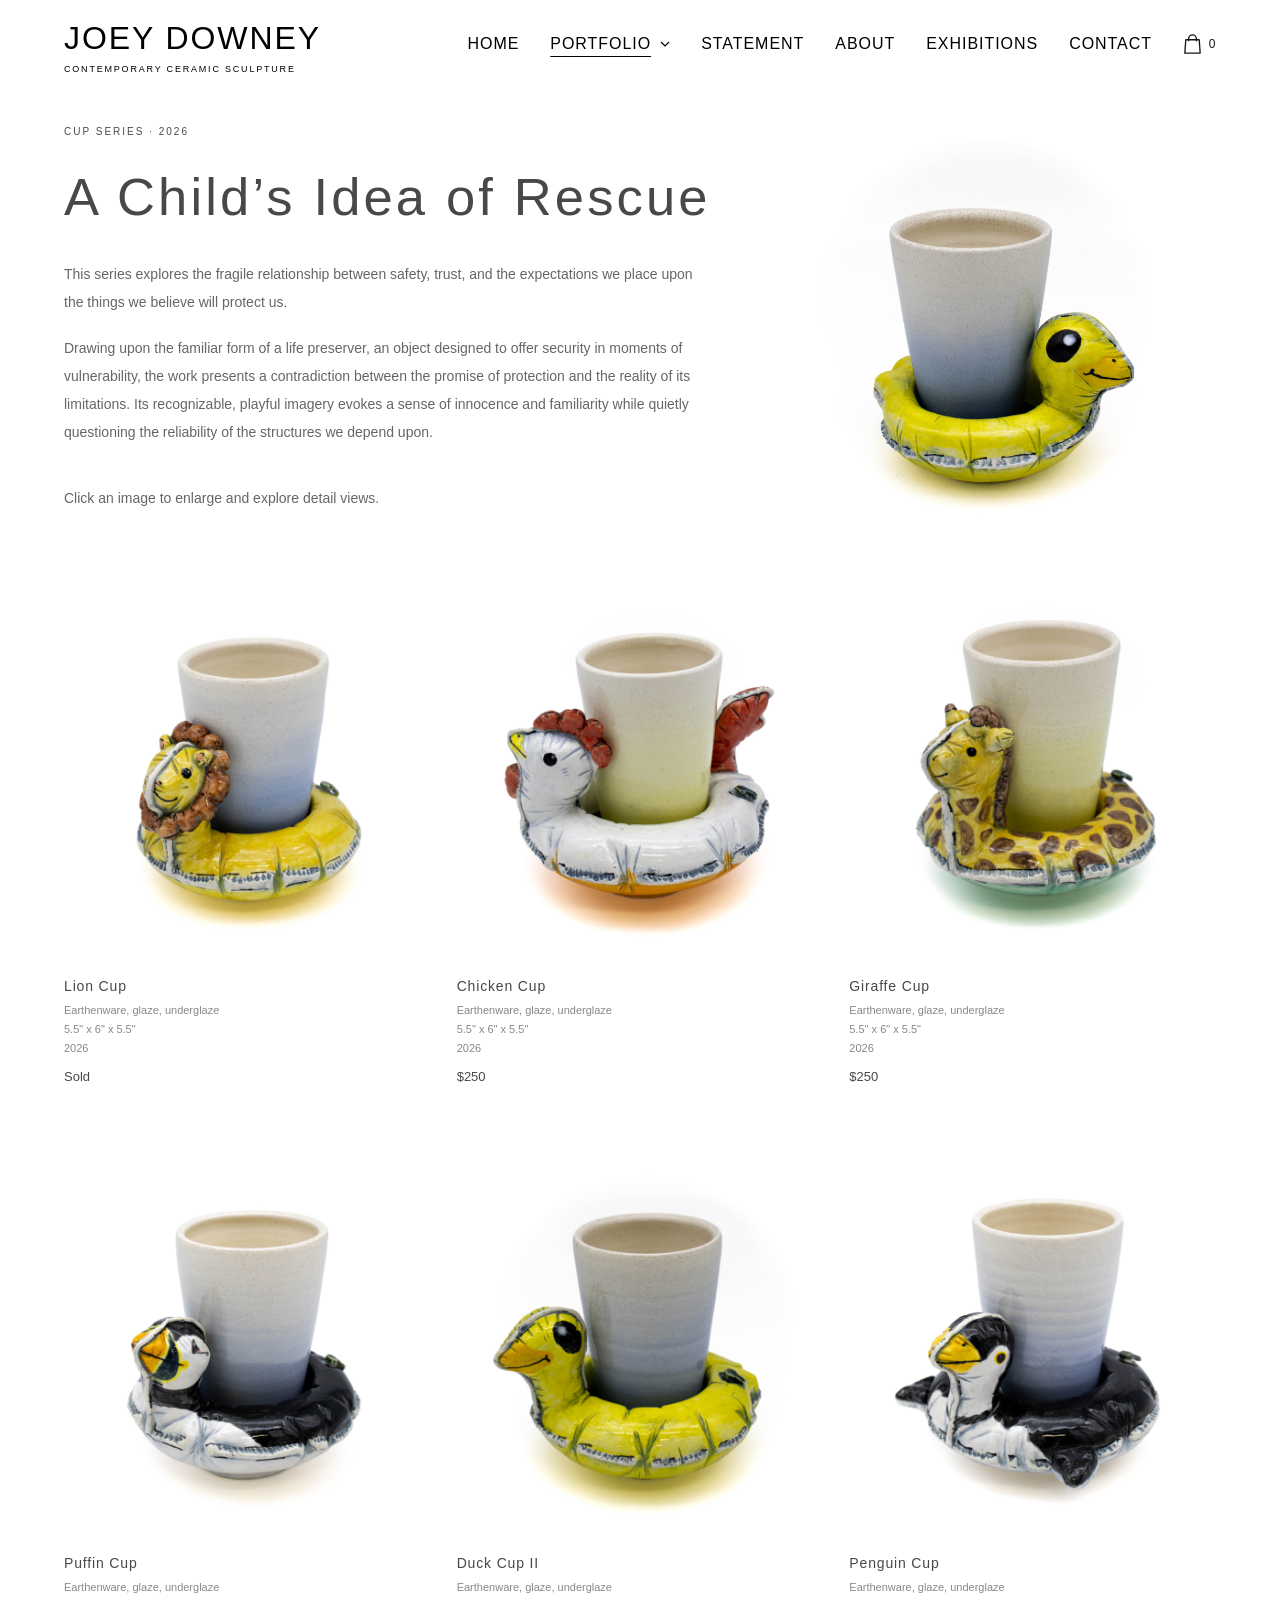
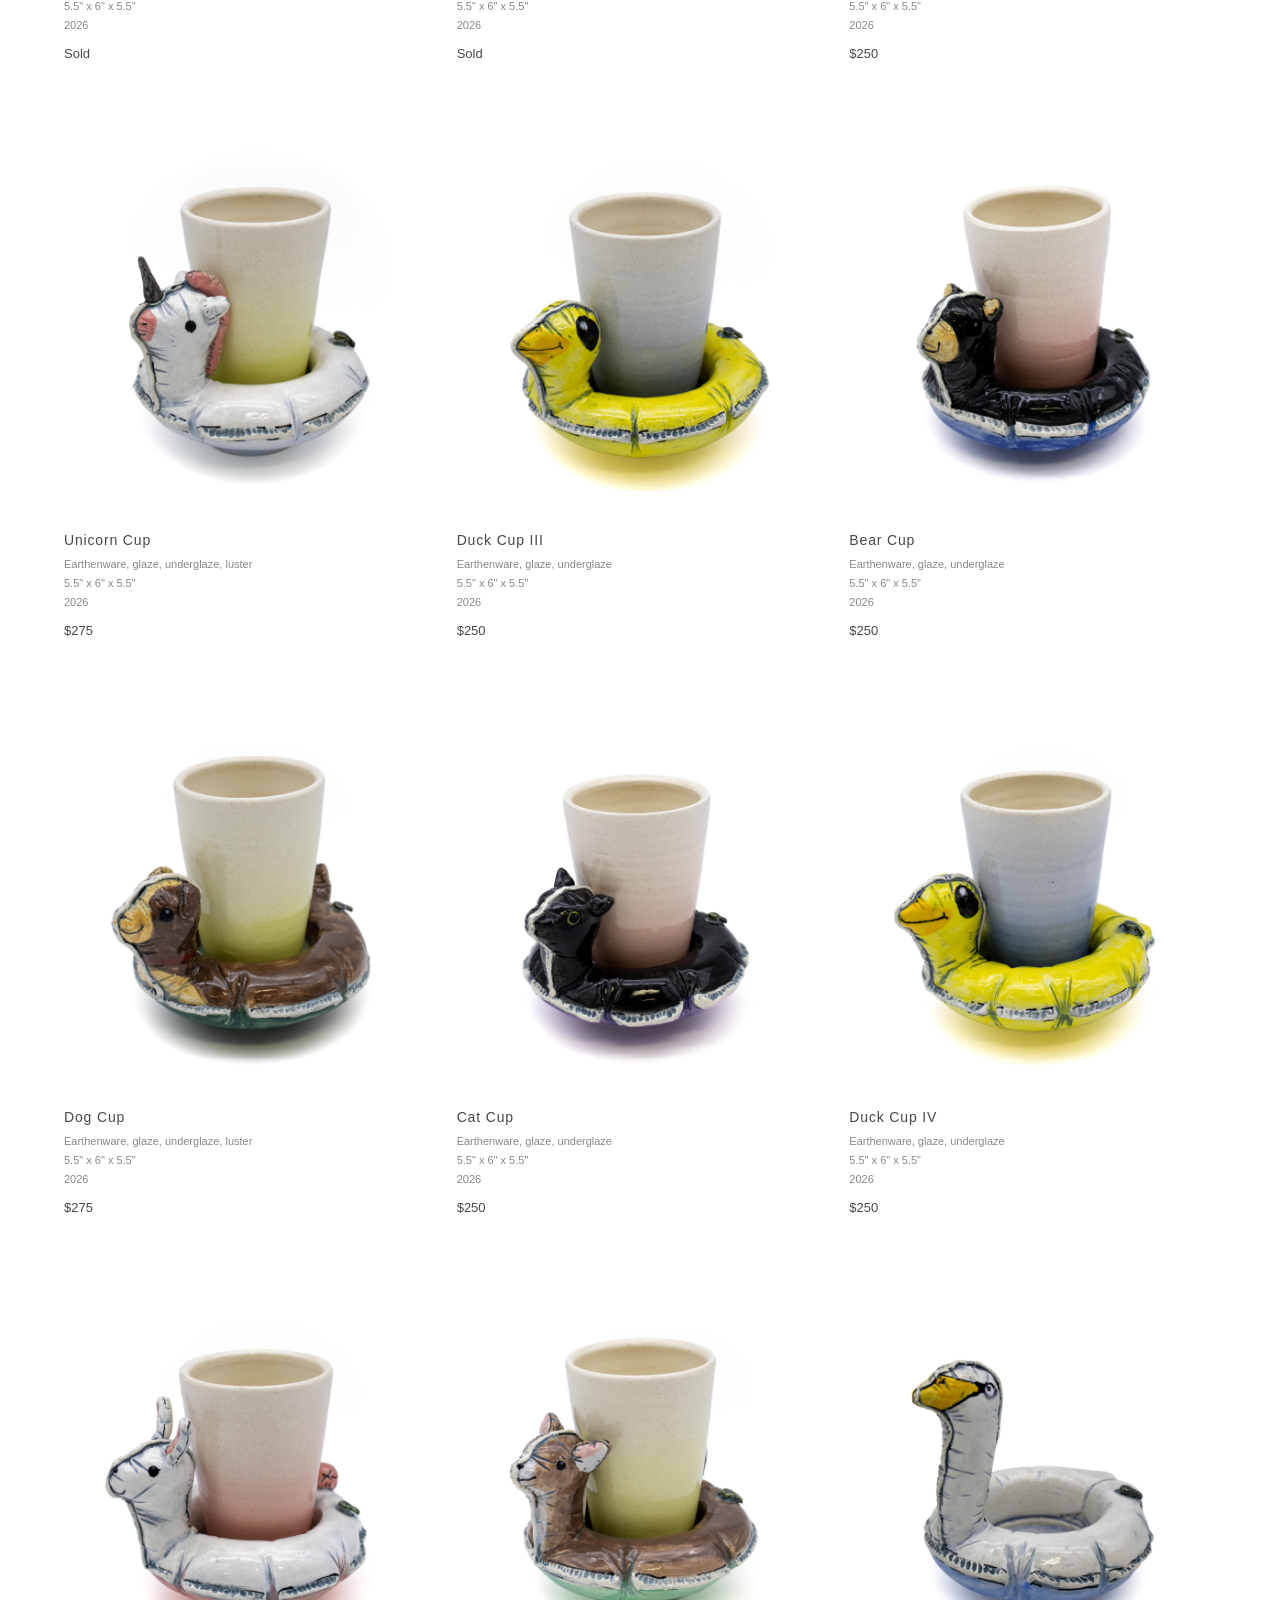
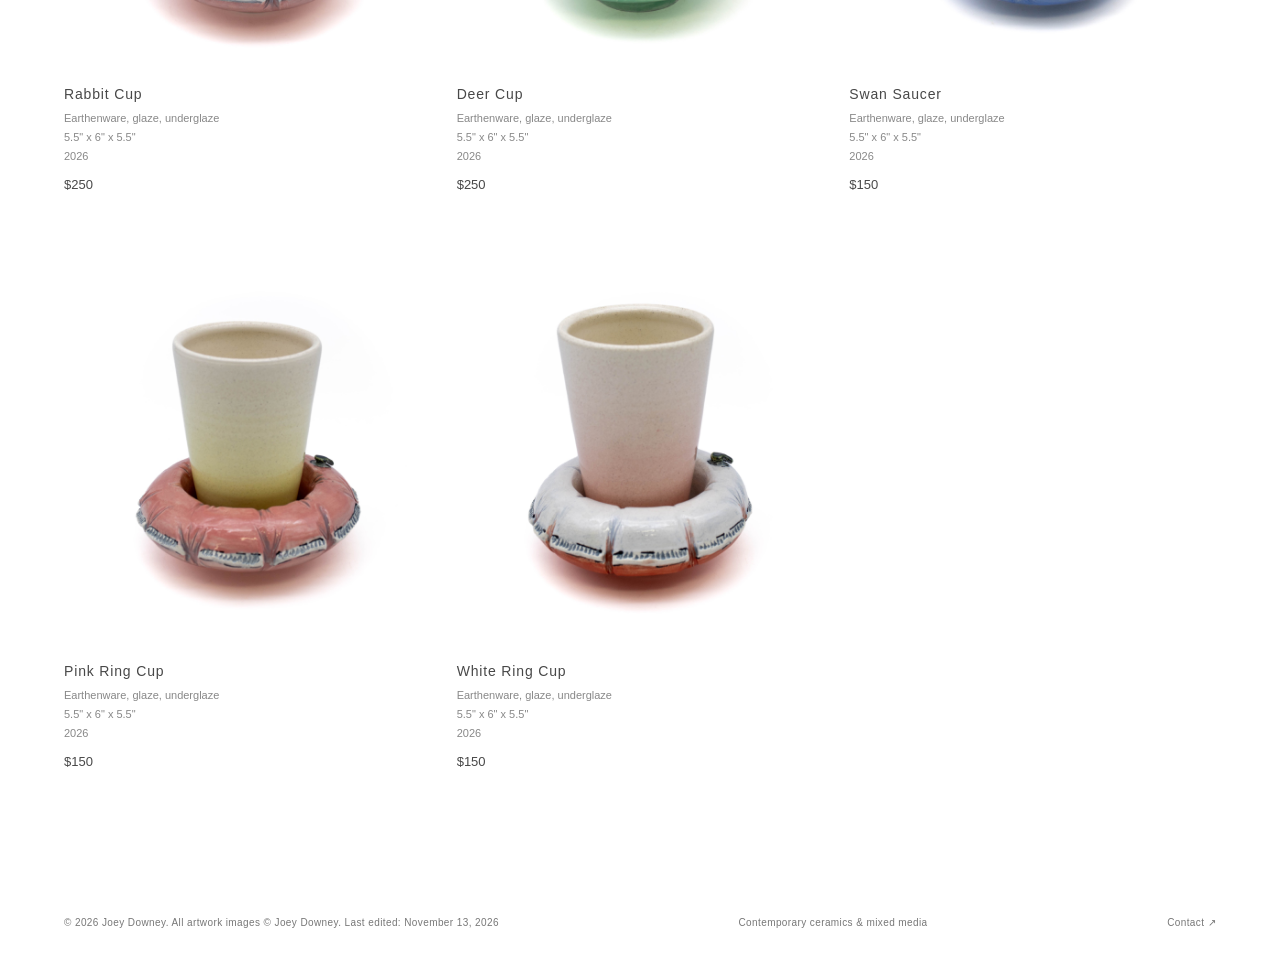
==== commit 06f2bd49: "Mark Lion Cup, Puffin Cup, and Duck Cup II sold" ====
--- a/a-childs-idea-of-rescue.html
+++ b/a-childs-idea-of-rescue.html
@@ -2,7 +2,7 @@
 <html lang="en"><head><meta charset="utf-8"/><meta content="width=device-width,initial-scale=1" name="viewport"/><meta content="Ceramic cups by Joey Downey exploring safety, trust, and the promise of protection through the playful form of a life preserver." name="description"/><title>A Child’s Idea of Rescue | Joey Downey</title><link rel="icon" type="image/png" sizes="192x192" href="/favicon.png?v=jd-restored-20261031"/><link rel="apple-touch-icon" href="/favicon.png?v=jd-restored-20261031"/><style>500;600&family=Manrope:wght@400;500;600&display=swap');
 :root{--ink:#171717;--muted:#777;--border:#e7e7e7;--white:#fff}*{box-sizing:border-box}html{scroll-behavior:smooth}body{margin:0;background:#fff;color:var(--ink);font-family:Manrope,Arial,sans-serif;font-size:14px;line-height:1.75}a{color:inherit;text-decoration:none}a:hover{opacity:.6}img{display:block;max-width:100%}button{font:inherit}header{height:88px;border-bottom:1px solid var(--border);display:flex;align-items:center;justify-content:space-between;padding:0 5%;background:white;position:sticky;top:0;z-index:10}.brand{font-family:"Helvetica Neue",Helvetica,Arial,sans-serif;font-size:32px;letter-spacing:.06em;font-weight:200}.brand small{display:block;font-size:9px;font-weight:400;letter-spacing:.2em;color:var(--muted);text-transform:uppercase;margin-top:-4px}.nav{display:flex;gap:31px;align-items:center}.nav a{font-family:"Helvetica Neue",Helvetica,Arial,sans-serif;font-size:16px;font-weight:200;letter-spacing:.06em;text-transform:uppercase}.nav a.active{text-decoration:underline;text-underline-offset:7px}.menu{display:none;background:none;border:0;font-size:26px;cursor:pointer}.wrap{width:min(1300px,90%);margin:auto}.eyebrow{text-transform:uppercase;letter-spacing:.2em;font-size:10px;color:var(--muted);margin:0 0 24px}.home-hero{padding-top:80px;padding-bottom:105px;display:grid;grid-template-columns:40% 1fr;gap:6%;align-items:center}.home-hero h1{font-size:clamp(56px,8vw,125px);line-height:1.02;letter-spacing:-.07em;font-weight:400;margin:0 0 35px}.home-hero p.lead{max-width:360px;font-size:14px;color:#555;line-height:2}.home-image{height:610px;overflow:hidden}.home-image img{width:100%;height:100%;object-fit:contain}.arrow-link{display:inline-flex;gap:24px;align-items:center;font-size:11px;text-transform:uppercase;letter-spacing:.13em;border-bottom:1px solid #222;padding-bottom:10px;margin-top:21px}.section{padding:90px 0;border-top:1px solid var(--border)}.section-title{font-size:clamp(35px,5.5vw,70px);font-weight:400;letter-spacing:-.06em;line-height:1.15;margin:0 0 30px}.section-top{display:flex;justify-content:space-between;gap:35px;align-items:end;margin-bottom:40px}.section-top .section-title{margin:0}.section-top p{max-width:320px;color:#666;margin:0}.grid{display:grid;grid-template-columns:repeat(3,minmax(0,1fr));gap:55px 26px}.item img{height:390px;width:100%;object-fit:contain;background:#fff;transition:transform .25s}.item:hover img{transform:scale(1.025)}.item{cursor:pointer}.item-title{font-size:14px;font-weight:500;margin:17px 0 2px}.item-desc{color:#888;font-size:11px;margin:0}.split{display:grid;grid-template-columns:1fr 1fr;gap:10%;align-items:center}.split img{width:100%;height:530px;object-fit:contain}.split-text{max-width:550px}.split-text p{color:#555;line-height:2;font-size:14px}.quote{font-size:clamp(33px,5vw,76px);line-height:1.2;letter-spacing:-.05em;font-weight:400;max-width:950px;margin:0 0 34px}.statement-preview p{color:#666;max-width:640px}.events{border-top:1px solid var(--border)}.event{border-bottom:1px solid var(--border);padding:25px 0;display:grid;grid-template-columns:125px 1fr 235px;gap:20px;align-items:start}.event small,.event .place{color:#888;font-size:11px}.event h3{font-size:17px;font-weight:500;margin:0 0 5px}.event p{margin:0;color:#777;font-size:12px}.event .place{text-align:right}.page-hero{padding-top:85px;padding-bottom:70px}.page-hero h1{font-family:"Helvetica Neue",Helvetica,Arial,sans-serif;font-size:clamp(57px,9vw,125px);line-height:1.05;letter-spacing:.06em;font-weight:200;margin:0 0 20px}.page-hero p:last-child{max-width:570px;color:#666}.page-body{padding-bottom:110px}.prose{max-width:750px;font-size:16px;color:#484848;line-height:2.2}.prose p{margin:0 0 26px}.prose .quote{color:#171717;font-size:clamp(35px,6vw,78px);margin:0 0 60px}.about-layout{display:grid;grid-template-columns:42% 1fr;gap:9%;align-items:start}.portrait{width:100%;object-fit:cover;max-height:700px}.detail-heading{font-size:24px;font-weight:400;margin:50px 0 14px}.cvline{padding:16px 0;border-top:1px solid var(--border);font-size:13px}.cvline:last-child{border-bottom:1px solid var(--border)}.contact-email{font-size:clamp(27px,4.5vw,64px);letter-spacing:-.055em;overflow-wrap:anywhere;border-bottom:1px solid #222;display:inline-block;margin:45px 0}.contact-links{display:flex;gap:35px;font-size:12px;text-transform:uppercase;letter-spacing:.1em}.end-cta{padding:85px 0;border-top:1px solid var(--border)}.end-cta h2{font-size:clamp(32px,5vw,60px);font-weight:400;letter-spacing:-.055em;margin:0}.footer{border-top:1px solid var(--border);padding:30px 5%;display:flex;justify-content:space-between;gap:25px;color:#777;font-size:10px;letter-spacing:.04em}.lightbox{position:fixed;inset:0;z-index:99;background:rgba(255,255,255,.98);display:none;align-items:center;justify-content:center;flex-direction:column;padding:70px 5% 45px}.lightbox.show{display:flex}.lightbox img{max-width:90vw;max-height:75vh;object-fit:contain}.lightbox p{font-size:12px}.lightbox button{cursor:pointer;background:white;border:1px solid #ddd;padding:8px 15px}.lightbox .close{position:absolute;right:5%;top:25px;border:0;font-size:25px}.lightbox-controls{display:flex;gap:15px}@media(max-width:850px){header{height:72px}.menu{display:block}.nav{display:none;position:absolute;top:72px;left:0;right:0;flex-direction:column;align-items:flex-start;background:white;padding:24px 5%;border-bottom:1px solid #eee}.nav.open{display:flex}.home-hero{grid-template-columns:1fr;padding-top:50px;gap:35px}.home-image{height:480px}.grid{grid-template-columns:repeat(2,1fr)}.split,.about-layout{grid-template-columns:1fr;gap:35px}.split img{height:460px}.event{grid-template-columns:90px 1fr}.event .place{text-align:left;grid-column:2}.section{padding:70px 0}}@media(max-width:540px){.grid{grid-template-columns:1fr}.item img{height:440px}.section-top{display:block}.section-top p{margin-top:20px}.footer{flex-direction:column}.home-image{height:380px}.page-hero{padding-top:55px}.about-layout .portrait{max-height:470px}}
 .lightbox-images{display:flex;align-items:center;justify-content:center;gap:24px;width:100%;min-height:0}.lightbox-images img{min-width:0;max-width:100%;max-height:72vh;object-fit:contain}.lightbox-images.has-detail img{width:calc(50% - 12px)}.lightbox-images img[hidden]{display:none}@media(max-width:600px){.lightbox{overflow-y:auto}.lightbox-images.has-detail{flex-direction:column;gap:16px}.lightbox-images.has-detail img{width:100%;max-height:34vh}.lightbox-images:not(.has-detail) img{max-height:70vh}}#lb-caption{width:100%;max-width:900px;text-align:center;flex-shrink:0}#lb-title{font-weight:500;margin:14px 0 4px}#lb-details{font-size:12px;line-height:1.65;margin:0}#lb-details[hidden]{display:none}.lightbox{overflow-y:auto}.lightbox-images{flex:1;min-height:0}.lightbox-images img{max-height:60vh}@media(max-width:600px){.lightbox-images.has-detail img{max-height:27vh}.lightbox-images:not(.has-detail) img{max-height:55vh}}.lightbox-images.has-three img{width:calc((100% - 48px)/3)}@media(max-width:600px){.lightbox-images.has-three{flex-direction:row;flex-wrap:wrap;gap:12px}.lightbox-images.has-three img{width:calc(50% - 6px);max-height:24vh}.lightbox-images.has-three img:first-child{width:100%}}.page-hero h1,.home-hero h1{font-size:clamp(42px,6vw,76px);color:var(--ink)}h1,h2,h3,h4,h5,h6,p.eyebrow{color:var(--ink)}.page-hero h1,.home-hero h1,h1,h2,h3,h4,h5,h6,p.eyebrow{color:#484848}</style><style id="heading-typography">h1,h2,h3,h4,h5,h6{font-family:"Helvetica Neue",Helvetica,Arial,sans-serif!important;font-weight:200!important;letter-spacing:.06em!important}</style><style id="back-to-top-styles">.back-to-top{position:fixed;right:24px;bottom:24px;z-index:20;display:inline-flex;align-items:center;gap:10px;padding:12px 16px;border:1px solid #d9d9d9;background:#fff;color:#171717;box-shadow:0 2px 12px #0000000d;font:inherit;font-size:11px;letter-spacing:.06em;cursor:pointer}.back-to-top[hidden]{display:none}.back-to-top:hover{background:#f4f4f4}.back-to-top:focus-visible{outline:2px solid #171717;outline-offset:3px}@media(max-width:540px){.back-to-top{right:16px;bottom:16px}}</style>
-<style>.artwork-availability,.purchase-inquiry{display:block;margin:14px 0 0;font-size:11px;line-height:1.6;letter-spacing:.02em}.artwork-availability{color:#888}.purchase-inquiry{color:#333;text-decoration:underline;text-underline-offset:4px;width:fit-content;padding:4px 0}.purchase-inquiry:hover{color:#000}.purchase-inquiry:focus-visible{outline:2px solid #333;outline-offset:5px}#lb-availability{margin-top:16px}#lb-availability .purchase-inquiry{color:inherit;margin:0 auto;padding:0;font-size:12px;line-height:1.65;letter-spacing:normal}#lb-availability:empty{display:none}.artwork-nav{position:fixed;top:50%;transform:translateY(-50%);z-index:10;display:grid;place-items:center;width:46px;height:56px;padding:0;border:1px solid #ccc;border-radius:4px;background:#eee;color:#666;font-family:Arial,sans-serif;font-size:40px;line-height:1;cursor:pointer}.artwork-prev{left:16px}.artwork-next{right:16px}.artwork-nav:hover{background:#444;border-color:#444;color:#fff}.artwork-nav:focus-visible{outline:2px solid #888;outline-offset:4px}@media(max-width:600px){.artwork-nav{width:36px;height:46px;font-size:32px}.artwork-prev{left:8px}.artwork-next{right:8px}}</style><style id="home-nav-styles">.nav .home-nav{display:block;opacity:1;visibility:visible;flex-shrink:0}@keyframes home-nav-fade{from{opacity:0}to{opacity:1}}.home-nav-enter .nav a,.home-nav-enter header>.brand{animation:home-nav-fade 1.2s ease}@media(min-width:851px) and (max-width:1100px){header .brand{font-size:26px}.nav{gap:16px}.nav a{font-size:13px}}@media(prefers-reduced-motion:reduce){.nav .home-nav,.home-nav-enter .nav a,.home-nav-enter header>.brand{animation:none}}</style><style id="home-return-fade">.home-nav-leave header>.brand,.home-nav-leave .nav a{animation:none!important;opacity:0;transition:opacity .4s ease}@media(prefers-reduced-motion:reduce){.home-nav-leave header>.brand,.home-nav-leave .nav a{transition:none}}</style><style id="home-transition-pending">.home-nav-pending header>.brand,.home-nav-pending .nav a{opacity:0}@media(prefers-reduced-motion:reduce){.home-nav-pending header>.brand,.home-nav-pending .nav a{opacity:1}}</style><link rel="stylesheet" href="navigation.css?v=1"/><script src="navigation.js?v=3"></script><style>.lightbox-images.has-many{display:grid;grid-template-columns:repeat(3,minmax(0,1fr));gap:16px;flex:0 0 auto}.lightbox-images.has-many img,.lightbox-images.has-many img:first-child{width:100%;height:25vh;max-height:25vh}@media(max-width:600px){.lightbox-images.has-many{grid-template-columns:repeat(2,minmax(0,1fr));gap:10px}.lightbox-images.has-many img,.lightbox-images.has-many img:first-child{height:19vh;max-height:19vh}}</style><style>.item-price{display:inline-block;margin-top:8px;color:#484848;font-size:13px;font-weight:500}</style><link rel="stylesheet" href="shop.css?v=7"/><script defer src="shop-catalog.js?v=1"></script><script defer src="shop.js?v=6"></script><style id="collection-example-layout">.collection-overview{display:grid;grid-template-columns:minmax(0,1.45fr) minmax(0,1fr);gap:5%;align-items:center}.collection-copy{min-width:0}.hero-duck-example{min-width:0}.hero-duck-example .item img{width:100%;height:420px;object-fit:contain;background:#fff}.hero-duck-example .item:focus-visible{outline:2px solid #484848;outline-offset:6px}.hero-duck-example [hidden]{display:none!important}@media(max-width:850px){.collection-overview{grid-template-columns:1fr;gap:24px}.hero-duck-example{width:min(420px,100%);margin:auto}.hero-duck-example .item img{height:340px}}@media(max-width:540px){.hero-duck-example .item img{height:300px}}</style><style>.collection-copy .rescue-title{white-space:nowrap;font-size:clamp(18px,3vw,70px);max-width:100%}</style><style id="aligned-collection-headings">.page-hero{padding-top:35px}.collection-overview{align-items:start}</style></head><body><header><a class="brand" href="index.html">JOEY DOWNEY<small>Contemporary ceramic sculpture</small></a><button aria-expanded="false" aria-label="Toggle menu" class="menu">☰</button><nav class="nav"><a class="home-nav" href="index.html">Home</a><details class="portfolio-menu"><summary class="active">Portfolio <svg aria-hidden="true" width="10" height="6" viewBox="0 0 10 6" fill="none"><path d="m1 1 4 4 4-4" stroke="currentColor" stroke-width="1.2"/></svg></summary><div class="portfolio-options"><a href="portfolio.html">Portfolio</a><a href="a-childs-idea-of-rescue.html" aria-current="page">A Child’s Idea of Rescue</a></div></details><a class="" href="statement.html">Statement</a><a class="" href="about.html">About</a><a class="" href="exhibitions.html">Exhibitions</a><a class="" href="contact.html">Contact</a></nav></header><main><div class="wrap"><section class="page-hero rescue-hero" style="padding-bottom:24px"><div class="collection-overview"><div class="collection-copy"><p class="eyebrow">Cup Series · 2026</p><h1 class="rescue-title">A Child’s Idea of Rescue</h1><div class="rescue-introduction"><p>This series explores the fragile relationship between safety, trust, and the expectations we place upon the things we believe will protect us.</p><p>Drawing upon the familiar form of a life preserver, an object designed to offer security in moments of vulnerability, the work presents a contradiction between the promise of protection and the reality of its limitations. Its recognizable, playful imagery evokes a sense of innocence and familiarity while quietly questioning the reliability of the structures we depend upon.</p></div><p style="margin-top:40px">Click an image to enlarge and explore detail views.</p></div><div class="artwork-card hero-duck-example"><article aria-label="View Duck Cup I" class="item" data-full="cups/IMG_8670.jpg" data-detail="cups/IMG_8671.jpg" data-third="cups/IMG_8672.jpg" data-title="Duck Cup I" role="button" tabindex="0"><img alt="Duck Cup I by Joey Downey, with the yellow duck facing right" loading="eager" src="assets/cups/IMG_8670.jpg"/><h3 class="item-title" hidden>Duck Cup I</h3><p class="item-desc" hidden>Earthenware, glaze, underglaze<br/>5.5&quot; x 6&quot; x 5.5&quot;<br/>2026<br/><span class="item-price">NFS</span></p></article></div></div></section><section class="page-body" aria-label="Cup collection"><div class="grid"><div class="artwork-card"><article class="item" role="button" tabindex="0" aria-label="View Lion Cup" data-title="Lion Cup" data-full="cups/IMG_8681.jpg" data-detail="cups/IMG_8682.jpg" data-third="cups/IMG_8683.jpg"><img alt="Lion Cup by Joey Downey" loading="lazy" src="assets/cups/IMG_8681.jpg"/><h3 class="item-title">Lion Cup</h3><p class="item-desc">Earthenware, glaze, underglaze<br/>5.5&quot; x 6&quot; x 5.5&quot;<br/>2026<br/><span class="item-price">$250</span></p></article></div><div class="artwork-card"><article class="item" role="button" tabindex="0" aria-label="View Chicken Cup" data-title="Chicken Cup" data-full="cups/IMG_8720.jpg" data-detail="cups/IMG_8722.jpg" data-third="cups/IMG_8721.jpg"><img alt="Chicken Cup by Joey Downey" loading="lazy" src="assets/cups/IMG_8720.jpg"/><h3 class="item-title">Chicken Cup</h3><p class="item-desc">Earthenware, glaze, underglaze<br/>5.5&quot; x 6&quot; x 5.5&quot;<br/>2026<br/><span class="item-price">$250</span></p></article></div><div class="artwork-card"><article class="item" role="button" tabindex="0" aria-label="View Giraffe Cup" data-title="Giraffe Cup" data-full="cups/IMG_8689.jpg" data-detail="cups/IMG_8690.jpg"><img alt="Giraffe Cup by Joey Downey" loading="lazy" src="assets/cups/IMG_8689.jpg"/><h3 class="item-title">Giraffe Cup</h3><p class="item-desc">Earthenware, glaze, underglaze<br/>5.5&quot; x 6&quot; x 5.5&quot;<br/>2026<br/><span class="item-price">$250</span></p></article></div><div class="artwork-card"><article class="item" role="button" tabindex="0" aria-label="View Puffin Cup" data-title="Puffin Cup" data-full="cups/IMG_8684.jpg" data-detail="cups/IMG_8686.jpg"><img alt="Puffin Cup by Joey Downey" loading="lazy" src="assets/cups/IMG_8684.jpg"/><h3 class="item-title">Puffin Cup</h3><p class="item-desc">Earthenware, glaze, underglaze<br/>5.5&quot; x 6&quot; x 5.5&quot;<br/>2026<br/><span class="item-price">$250</span></p></article></div><div class="artwork-card"><article class="item" role="button" tabindex="0" aria-label="View Duck Cup II" data-title="Duck Cup II" data-full="cups/IMG_8679.jpg" data-detail="cups/IMG_8680.jpg"><img alt="Duck Cup II by Joey Downey" loading="lazy" src="assets/cups/IMG_8679.jpg"/><h3 class="item-title">Duck Cup II</h3><p class="item-desc">Earthenware, glaze, underglaze<br/>5.5&quot; x 6&quot; x 5.5&quot;<br/>2026<br/><span class="item-price">$250</span></p></article></div><div class="artwork-card"><article class="item" role="button" tabindex="0" aria-label="View Penguin Cup" data-title="Penguin Cup" data-full="cups/IMG_8687.jpg" data-detail="cups/IMG_8688.jpg"><img alt="Penguin Cup by Joey Downey" loading="lazy" src="assets/cups/IMG_8687.jpg"/><h3 class="item-title">Penguin Cup</h3><p class="item-desc">Earthenware, glaze, underglaze<br/>5.5&quot; x 6&quot; x 5.5&quot;<br/>2026<br/><span class="item-price">$250</span></p></article></div><div class="artwork-card"><article class="item" role="button" tabindex="0" aria-label="View Unicorn Cup" data-title="Unicorn Cup" data-full="cups/IMG_8694.jpg" data-detail="cups/IMG_8696.jpg" data-third="cups/IMG_8695.jpg"><img alt="Unicorn Cup by Joey Downey" loading="lazy" src="assets/cups/IMG_8694.jpg"/><h3 class="item-title">Unicorn Cup</h3><p class="item-desc">Earthenware, glaze, underglaze, luster<br/>5.5&quot; x 6&quot; x 5.5&quot;<br/>2026<br/><span class="item-price">$275</span></p></article></div><div class="artwork-card"><article class="item" role="button" tabindex="0" aria-label="View Duck Cup III" data-title="Duck Cup III" data-full="cups/IMG_8691.jpg" data-detail="cups/IMG_8692.jpg"><img alt="Duck Cup III by Joey Downey" loading="lazy" src="assets/cups/IMG_8691.jpg"/><h3 class="item-title">Duck Cup III</h3><p class="item-desc">Earthenware, glaze, underglaze<br/>5.5&quot; x 6&quot; x 5.5&quot;<br/>2026<br/><span class="item-price">$250</span></p></article></div><div class="artwork-card"><article class="item" role="button" tabindex="0" aria-label="View Bear Cup" data-title="Bear Cup" data-full="cups/IMG_8702.jpg" data-detail="cups/IMG_8703.jpg"><img alt="Bear Cup by Joey Downey" loading="lazy" src="assets/cups/IMG_8702.jpg"/><h3 class="item-title">Bear Cup</h3><p class="item-desc">Earthenware, glaze, underglaze<br/>5.5&quot; x 6&quot; x 5.5&quot;<br/>2026<br/><span class="item-price">$250</span></p></article></div><div class="artwork-card"><article class="item" role="button" tabindex="0" aria-label="View Dog Cup" data-title="Dog Cup" data-full="cups/IMG_8709.jpg" data-detail="cups/IMG_8711.jpg" data-third="cups/IMG_8710.jpg"><img alt="Dog Cup by Joey Downey" loading="lazy" src="assets/cups/IMG_8709.jpg"/><h3 class="item-title">Dog Cup</h3><p class="item-desc">Earthenware, glaze, underglaze, luster<br/>5.5&quot; x 6&quot; x 5.5&quot;<br/>2026<br/><span class="item-price">$275</span></p></article></div><div class="artwork-card"><article class="item" role="button" tabindex="0" aria-label="View Cat Cup" data-title="Cat Cup" data-full="cups/IMG_8704.jpg" data-detail="cups/IMG_8705.jpg"><img alt="Cat Cup by Joey Downey" loading="lazy" src="assets/cups/IMG_8704.jpg"/><h3 class="item-title">Cat Cup</h3><p class="item-desc">Earthenware, glaze, underglaze<br/>5.5&quot; x 6&quot; x 5.5&quot;<br/>2026<br/><span class="item-price">$250</span></p></article></div><div class="artwork-card"><article class="item" role="button" tabindex="0" aria-label="View Duck Cup IV" data-title="Duck Cup IV" data-full="cups/IMG_8707.jpg" data-detail="cups/IMG_8708.jpg"><img alt="Duck Cup IV by Joey Downey" loading="lazy" src="assets/cups/IMG_8707.jpg"/><h3 class="item-title">Duck Cup IV</h3><p class="item-desc">Earthenware, glaze, underglaze<br/>5.5&quot; x 6&quot; x 5.5&quot;<br/>2026<br/><span class="item-price">$250</span></p></article></div><div class="artwork-card"><article class="item" role="button" tabindex="0" aria-label="View Rabbit Cup" data-title="Rabbit Cup" data-full="cups/IMG_8718.jpg" data-detail="cups/IMG_8719.jpg" data-third="cups/IMG_8717.jpg"><img alt="Rabbit Cup by Joey Downey" loading="lazy" src="assets/cups/IMG_8718.jpg"/><h3 class="item-title">Rabbit Cup</h3><p class="item-desc">Earthenware, glaze, underglaze<br/>5.5&quot; x 6&quot; x 5.5&quot;<br/>2026<br/><span class="item-price">$250</span></p></article></div><div class="artwork-card"><article class="item" role="button" tabindex="0" aria-label="View Deer Cup" data-title="Deer Cup" data-full="cups/IMG_8712.jpg" data-detail="cups/IMG_8715.jpg" data-third="cups/IMG_8714.jpg"><img alt="Deer Cup by Joey Downey" loading="lazy" src="assets/cups/IMG_8712.jpg"/><h3 class="item-title">Deer Cup</h3><p class="item-desc">Earthenware, glaze, underglaze<br/>5.5&quot; x 6&quot; x 5.5&quot;<br/>2026<br/><span class="item-price">$250</span></p></article></div><div class="artwork-card"><article class="item" role="button" tabindex="0" aria-label="View Swan Saucer" data-title="Swan Saucer" data-full="cups/IMG_8693.jpg"><img alt="Swan Saucer by Joey Downey" loading="lazy" src="assets/cups/IMG_8693.jpg?v=20261112-edited-2"/><h3 class="item-title">Swan Saucer</h3><p class="item-desc">Earthenware, glaze, underglaze<br/>5.5&quot; x 6&quot; x 5.5&quot;<br/>2026<br/><span class="item-price">$150</span></p></article></div><div class="artwork-card"><article class="item" role="button" tabindex="0" aria-label="View Pink Ring Cup" data-title="Pink Ring Cup" data-full="cups/IMG_8699.jpg" data-detail="cups/IMG_8698.jpg"><img alt="Pink Ring Cup by Joey Downey" loading="lazy" src="assets/cups/IMG_8699.jpg"/><h3 class="item-title">Pink Ring Cup</h3><p class="item-desc">Earthenware, glaze, underglaze<br/>5.5&quot; x 6&quot; x 5.5&quot;<br/>2026<br/><span class="item-price">$150</span></p></article></div><div class="artwork-card"><article class="item" role="button" tabindex="0" aria-label="View White Ring Cup" data-title="White Ring Cup" data-full="cups/IMG_8700.jpg" data-detail="cups/IMG_8701.jpg"><img alt="White Ring Cup by Joey Downey" loading="lazy" src="assets/cups/IMG_8700.jpg"/><h3 class="item-title">White Ring Cup</h3><p class="item-desc">Earthenware, glaze, underglaze<br/>5.5&quot; x 6&quot; x 5.5&quot;<br/>2026<br/><span class="item-price">$150</span></p></article></div></div></section></div><div aria-label="Artwork image viewer" class="lightbox" id="lightbox" role="dialog"><button aria-label="Close" class="close">×</button><button type="button" class="artwork-nav artwork-prev" aria-label="Previous artwork"><svg aria-hidden="true" focusable="false" width="20" height="28" viewBox="0 0 20 28" fill="none" stroke="currentColor" stroke-width="2" stroke-linecap="round" stroke-linejoin="round"><path d="m14 5-9 9 9 9"/></svg></button><button type="button" class="artwork-nav artwork-next" aria-label="Next artwork"><svg aria-hidden="true" focusable="false" width="20" height="28" viewBox="0 0 20 28" fill="none" stroke="currentColor" stroke-width="2" stroke-linecap="round" stroke-linejoin="round"><path d="m6 5 9 9-9 9"/></svg></button><div class="lightbox-images"><img alt="Artwork enlarged" id="lb-img"/><img alt="Artwork detail" id="lb-detail-img" hidden=""/><img alt="Artwork additional view" id="lb-third-img" hidden=""/></div><div id="lb-caption"><p id="lb-title"></p><p id="lb-details"></p><div id="lb-availability"></div></div></div></main><footer class="footer"><span>© 2026 Joey Downey. All artwork images © Joey Downey. <span class="last-edited">Last edited: <time datetime="2026-11-13">November 13, 2026</time></span></span><span>Contemporary ceramics &amp; mixed media</span><a href="mailto:joeydowneyart@gmail.com">Contact ↗︎</a></footer><script>const ART_IMAGES={"cups/IMG_8679.jpg":"assets/cups/IMG_8679.jpg","cups/IMG_8680.jpg":"assets/cups/IMG_8680.jpg","cups/IMG_8681.jpg":"assets/cups/IMG_8681.jpg","cups/IMG_8682.jpg":"assets/cups/IMG_8682.jpg","cups/IMG_8683.jpg":"assets/cups/IMG_8683.jpg","cups/IMG_8684.jpg":"assets/cups/IMG_8684.jpg","cups/IMG_8686.jpg":"assets/cups/IMG_8686.jpg","cups/IMG_8687.jpg":"assets/cups/IMG_8687.jpg","cups/IMG_8688.jpg":"assets/cups/IMG_8688.jpg","cups/IMG_8689.jpg":"assets/cups/IMG_8689.jpg","cups/IMG_8690.jpg":"assets/cups/IMG_8690.jpg","cups/IMG_8691.jpg":"assets/cups/IMG_8691.jpg","cups/IMG_8692.jpg":"assets/cups/IMG_8692.jpg","cups/IMG_8693.jpg":"assets/cups/IMG_8693.jpg?v=20261112-edited-2","cups/IMG_8694.jpg":"assets/cups/IMG_8694.jpg","cups/IMG_8696.jpg":"assets/cups/IMG_8696.jpg","cups/IMG_8695.jpg":"assets/cups/IMG_8695.jpg","cups/IMG_8699.jpg":"assets/cups/IMG_8699.jpg","cups/IMG_8698.jpg":"assets/cups/IMG_8698.jpg","cups/IMG_8700.jpg":"assets/cups/IMG_8700.jpg","cups/IMG_8701.jpg":"assets/cups/IMG_8701.jpg","cups/IMG_8702.jpg":"assets/cups/IMG_8702.jpg","cups/IMG_8703.jpg":"assets/cups/IMG_8703.jpg","cups/IMG_8704.jpg":"assets/cups/IMG_8704.jpg","cups/IMG_8705.jpg":"assets/cups/IMG_8705.jpg","cups/IMG_8707.jpg":"assets/cups/IMG_8707.jpg","cups/IMG_8708.jpg":"assets/cups/IMG_8708.jpg","cups/IMG_8709.jpg":"assets/cups/IMG_8709.jpg","cups/IMG_8711.jpg":"assets/cups/IMG_8711.jpg","cups/IMG_8710.jpg":"assets/cups/IMG_8710.jpg?v=20261112-edited-2","cups/IMG_8712.jpg":"assets/cups/IMG_8712.jpg","cups/IMG_8715.jpg":"assets/cups/IMG_8715.jpg","cups/IMG_8714.jpg":"assets/cups/IMG_8714.jpg","cups/IMG_8718.jpg":"assets/cups/IMG_8718.jpg","cups/IMG_8719.jpg":"assets/cups/IMG_8719.jpg","cups/IMG_8717.jpg":"assets/cups/IMG_8717.jpg","cups/IMG_8720.jpg":"assets/cups/IMG_8720.jpg","cups/IMG_8722.jpg":"assets/cups/IMG_8722.jpg","cups/IMG_8721.jpg":"assets/cups/IMG_8721.jpg","cups/IMG_8670.jpg":"assets/cups/IMG_8670.jpg","cups/IMG_8671.jpg":"assets/cups/IMG_8671.jpg?v=cover-60112f2115","cups/IMG_8672.jpg":"assets/cups/IMG_8672.jpg"};
+<style>.artwork-availability,.purchase-inquiry{display:block;margin:14px 0 0;font-size:11px;line-height:1.6;letter-spacing:.02em}.artwork-availability{color:#888}.purchase-inquiry{color:#333;text-decoration:underline;text-underline-offset:4px;width:fit-content;padding:4px 0}.purchase-inquiry:hover{color:#000}.purchase-inquiry:focus-visible{outline:2px solid #333;outline-offset:5px}#lb-availability{margin-top:16px}#lb-availability .purchase-inquiry{color:inherit;margin:0 auto;padding:0;font-size:12px;line-height:1.65;letter-spacing:normal}#lb-availability:empty{display:none}.artwork-nav{position:fixed;top:50%;transform:translateY(-50%);z-index:10;display:grid;place-items:center;width:46px;height:56px;padding:0;border:1px solid #ccc;border-radius:4px;background:#eee;color:#666;font-family:Arial,sans-serif;font-size:40px;line-height:1;cursor:pointer}.artwork-prev{left:16px}.artwork-next{right:16px}.artwork-nav:hover{background:#444;border-color:#444;color:#fff}.artwork-nav:focus-visible{outline:2px solid #888;outline-offset:4px}@media(max-width:600px){.artwork-nav{width:36px;height:46px;font-size:32px}.artwork-prev{left:8px}.artwork-next{right:8px}}</style><style id="home-nav-styles">.nav .home-nav{display:block;opacity:1;visibility:visible;flex-shrink:0}@keyframes home-nav-fade{from{opacity:0}to{opacity:1}}.home-nav-enter .nav a,.home-nav-enter header>.brand{animation:home-nav-fade 1.2s ease}@media(min-width:851px) and (max-width:1100px){header .brand{font-size:26px}.nav{gap:16px}.nav a{font-size:13px}}@media(prefers-reduced-motion:reduce){.nav .home-nav,.home-nav-enter .nav a,.home-nav-enter header>.brand{animation:none}}</style><style id="home-return-fade">.home-nav-leave header>.brand,.home-nav-leave .nav a{animation:none!important;opacity:0;transition:opacity .4s ease}@media(prefers-reduced-motion:reduce){.home-nav-leave header>.brand,.home-nav-leave .nav a{transition:none}}</style><style id="home-transition-pending">.home-nav-pending header>.brand,.home-nav-pending .nav a{opacity:0}@media(prefers-reduced-motion:reduce){.home-nav-pending header>.brand,.home-nav-pending .nav a{opacity:1}}</style><link rel="stylesheet" href="navigation.css?v=1"/><script src="navigation.js?v=3"></script><style>.lightbox-images.has-many{display:grid;grid-template-columns:repeat(3,minmax(0,1fr));gap:16px;flex:0 0 auto}.lightbox-images.has-many img,.lightbox-images.has-many img:first-child{width:100%;height:25vh;max-height:25vh}@media(max-width:600px){.lightbox-images.has-many{grid-template-columns:repeat(2,minmax(0,1fr));gap:10px}.lightbox-images.has-many img,.lightbox-images.has-many img:first-child{height:19vh;max-height:19vh}}</style><style>.item-price{display:inline-block;margin-top:8px;color:#484848;font-size:13px;font-weight:500}</style><link rel="stylesheet" href="shop.css?v=7"/><script defer src="shop-catalog.js?v=1"></script><script defer src="shop.js?v=6"></script><style id="collection-example-layout">.collection-overview{display:grid;grid-template-columns:minmax(0,1.45fr) minmax(0,1fr);gap:5%;align-items:center}.collection-copy{min-width:0}.hero-duck-example{min-width:0}.hero-duck-example .item img{width:100%;height:420px;object-fit:contain;background:#fff}.hero-duck-example .item:focus-visible{outline:2px solid #484848;outline-offset:6px}.hero-duck-example [hidden]{display:none!important}@media(max-width:850px){.collection-overview{grid-template-columns:1fr;gap:24px}.hero-duck-example{width:min(420px,100%);margin:auto}.hero-duck-example .item img{height:340px}}@media(max-width:540px){.hero-duck-example .item img{height:300px}}</style><style>.collection-copy .rescue-title{white-space:nowrap;font-size:clamp(18px,3vw,70px);max-width:100%}</style><style id="aligned-collection-headings">.page-hero{padding-top:35px}.collection-overview{align-items:start}</style></head><body><header><a class="brand" href="index.html">JOEY DOWNEY<small>Contemporary ceramic sculpture</small></a><button aria-expanded="false" aria-label="Toggle menu" class="menu">☰</button><nav class="nav"><a class="home-nav" href="index.html">Home</a><details class="portfolio-menu"><summary class="active">Portfolio <svg aria-hidden="true" width="10" height="6" viewBox="0 0 10 6" fill="none"><path d="m1 1 4 4 4-4" stroke="currentColor" stroke-width="1.2"/></svg></summary><div class="portfolio-options"><a href="portfolio.html">Portfolio</a><a href="a-childs-idea-of-rescue.html" aria-current="page">A Child’s Idea of Rescue</a></div></details><a class="" href="statement.html">Statement</a><a class="" href="about.html">About</a><a class="" href="exhibitions.html">Exhibitions</a><a class="" href="contact.html">Contact</a></nav></header><main><div class="wrap"><section class="page-hero rescue-hero" style="padding-bottom:24px"><div class="collection-overview"><div class="collection-copy"><p class="eyebrow">Cup Series · 2026</p><h1 class="rescue-title">A Child’s Idea of Rescue</h1><div class="rescue-introduction"><p>This series explores the fragile relationship between safety, trust, and the expectations we place upon the things we believe will protect us.</p><p>Drawing upon the familiar form of a life preserver, an object designed to offer security in moments of vulnerability, the work presents a contradiction between the promise of protection and the reality of its limitations. Its recognizable, playful imagery evokes a sense of innocence and familiarity while quietly questioning the reliability of the structures we depend upon.</p></div><p style="margin-top:40px">Click an image to enlarge and explore detail views.</p></div><div class="artwork-card hero-duck-example"><article aria-label="View Duck Cup I" class="item" data-full="cups/IMG_8670.jpg" data-detail="cups/IMG_8671.jpg" data-third="cups/IMG_8672.jpg" data-title="Duck Cup I" role="button" tabindex="0"><img alt="Duck Cup I by Joey Downey, with the yellow duck facing right" loading="eager" src="assets/cups/IMG_8670.jpg"/><h3 class="item-title" hidden>Duck Cup I</h3><p class="item-desc" hidden>Earthenware, glaze, underglaze<br/>5.5&quot; x 6&quot; x 5.5&quot;<br/>2026<br/><span class="item-price">NFS</span></p></article></div></div></section><section class="page-body" aria-label="Cup collection"><div class="grid"><div class="artwork-card"><article class="item" role="button" tabindex="0" aria-label="View Lion Cup" data-title="Lion Cup" data-full="cups/IMG_8681.jpg" data-detail="cups/IMG_8682.jpg" data-third="cups/IMG_8683.jpg"><img alt="Lion Cup by Joey Downey" loading="lazy" src="assets/cups/IMG_8681.jpg"/><h3 class="item-title">Lion Cup</h3><p class="item-desc">Earthenware, glaze, underglaze<br/>5.5&quot; x 6&quot; x 5.5&quot;<br/>2026<br/><span class="item-price">Sold</span></p></article></div><div class="artwork-card"><article class="item" role="button" tabindex="0" aria-label="View Chicken Cup" data-title="Chicken Cup" data-full="cups/IMG_8720.jpg" data-detail="cups/IMG_8722.jpg" data-third="cups/IMG_8721.jpg"><img alt="Chicken Cup by Joey Downey" loading="lazy" src="assets/cups/IMG_8720.jpg"/><h3 class="item-title">Chicken Cup</h3><p class="item-desc">Earthenware, glaze, underglaze<br/>5.5&quot; x 6&quot; x 5.5&quot;<br/>2026<br/><span class="item-price">$250</span></p></article></div><div class="artwork-card"><article class="item" role="button" tabindex="0" aria-label="View Giraffe Cup" data-title="Giraffe Cup" data-full="cups/IMG_8689.jpg" data-detail="cups/IMG_8690.jpg"><img alt="Giraffe Cup by Joey Downey" loading="lazy" src="assets/cups/IMG_8689.jpg"/><h3 class="item-title">Giraffe Cup</h3><p class="item-desc">Earthenware, glaze, underglaze<br/>5.5&quot; x 6&quot; x 5.5&quot;<br/>2026<br/><span class="item-price">$250</span></p></article></div><div class="artwork-card"><article class="item" role="button" tabindex="0" aria-label="View Puffin Cup" data-title="Puffin Cup" data-full="cups/IMG_8684.jpg" data-detail="cups/IMG_8686.jpg"><img alt="Puffin Cup by Joey Downey" loading="lazy" src="assets/cups/IMG_8684.jpg"/><h3 class="item-title">Puffin Cup</h3><p class="item-desc">Earthenware, glaze, underglaze<br/>5.5&quot; x 6&quot; x 5.5&quot;<br/>2026<br/><span class="item-price">Sold</span></p></article></div><div class="artwork-card"><article class="item" role="button" tabindex="0" aria-label="View Duck Cup II" data-title="Duck Cup II" data-full="cups/IMG_8679.jpg" data-detail="cups/IMG_8680.jpg"><img alt="Duck Cup II by Joey Downey" loading="lazy" src="assets/cups/IMG_8679.jpg"/><h3 class="item-title">Duck Cup II</h3><p class="item-desc">Earthenware, glaze, underglaze<br/>5.5&quot; x 6&quot; x 5.5&quot;<br/>2026<br/><span class="item-price">Sold</span></p></article></div><div class="artwork-card"><article class="item" role="button" tabindex="0" aria-label="View Penguin Cup" data-title="Penguin Cup" data-full="cups/IMG_8687.jpg" data-detail="cups/IMG_8688.jpg"><img alt="Penguin Cup by Joey Downey" loading="lazy" src="assets/cups/IMG_8687.jpg"/><h3 class="item-title">Penguin Cup</h3><p class="item-desc">Earthenware, glaze, underglaze<br/>5.5&quot; x 6&quot; x 5.5&quot;<br/>2026<br/><span class="item-price">$250</span></p></article></div><div class="artwork-card"><article class="item" role="button" tabindex="0" aria-label="View Unicorn Cup" data-title="Unicorn Cup" data-full="cups/IMG_8694.jpg" data-detail="cups/IMG_8696.jpg" data-third="cups/IMG_8695.jpg"><img alt="Unicorn Cup by Joey Downey" loading="lazy" src="assets/cups/IMG_8694.jpg"/><h3 class="item-title">Unicorn Cup</h3><p class="item-desc">Earthenware, glaze, underglaze, luster<br/>5.5&quot; x 6&quot; x 5.5&quot;<br/>2026<br/><span class="item-price">$275</span></p></article></div><div class="artwork-card"><article class="item" role="button" tabindex="0" aria-label="View Duck Cup III" data-title="Duck Cup III" data-full="cups/IMG_8691.jpg" data-detail="cups/IMG_8692.jpg"><img alt="Duck Cup III by Joey Downey" loading="lazy" src="assets/cups/IMG_8691.jpg"/><h3 class="item-title">Duck Cup III</h3><p class="item-desc">Earthenware, glaze, underglaze<br/>5.5&quot; x 6&quot; x 5.5&quot;<br/>2026<br/><span class="item-price">$250</span></p></article></div><div class="artwork-card"><article class="item" role="button" tabindex="0" aria-label="View Bear Cup" data-title="Bear Cup" data-full="cups/IMG_8702.jpg" data-detail="cups/IMG_8703.jpg"><img alt="Bear Cup by Joey Downey" loading="lazy" src="assets/cups/IMG_8702.jpg"/><h3 class="item-title">Bear Cup</h3><p class="item-desc">Earthenware, glaze, underglaze<br/>5.5&quot; x 6&quot; x 5.5&quot;<br/>2026<br/><span class="item-price">$250</span></p></article></div><div class="artwork-card"><article class="item" role="button" tabindex="0" aria-label="View Dog Cup" data-title="Dog Cup" data-full="cups/IMG_8709.jpg" data-detail="cups/IMG_8711.jpg" data-third="cups/IMG_8710.jpg"><img alt="Dog Cup by Joey Downey" loading="lazy" src="assets/cups/IMG_8709.jpg"/><h3 class="item-title">Dog Cup</h3><p class="item-desc">Earthenware, glaze, underglaze, luster<br/>5.5&quot; x 6&quot; x 5.5&quot;<br/>2026<br/><span class="item-price">$275</span></p></article></div><div class="artwork-card"><article class="item" role="button" tabindex="0" aria-label="View Cat Cup" data-title="Cat Cup" data-full="cups/IMG_8704.jpg" data-detail="cups/IMG_8705.jpg"><img alt="Cat Cup by Joey Downey" loading="lazy" src="assets/cups/IMG_8704.jpg"/><h3 class="item-title">Cat Cup</h3><p class="item-desc">Earthenware, glaze, underglaze<br/>5.5&quot; x 6&quot; x 5.5&quot;<br/>2026<br/><span class="item-price">$250</span></p></article></div><div class="artwork-card"><article class="item" role="button" tabindex="0" aria-label="View Duck Cup IV" data-title="Duck Cup IV" data-full="cups/IMG_8707.jpg" data-detail="cups/IMG_8708.jpg"><img alt="Duck Cup IV by Joey Downey" loading="lazy" src="assets/cups/IMG_8707.jpg"/><h3 class="item-title">Duck Cup IV</h3><p class="item-desc">Earthenware, glaze, underglaze<br/>5.5&quot; x 6&quot; x 5.5&quot;<br/>2026<br/><span class="item-price">$250</span></p></article></div><div class="artwork-card"><article class="item" role="button" tabindex="0" aria-label="View Rabbit Cup" data-title="Rabbit Cup" data-full="cups/IMG_8718.jpg" data-detail="cups/IMG_8719.jpg" data-third="cups/IMG_8717.jpg"><img alt="Rabbit Cup by Joey Downey" loading="lazy" src="assets/cups/IMG_8718.jpg"/><h3 class="item-title">Rabbit Cup</h3><p class="item-desc">Earthenware, glaze, underglaze<br/>5.5&quot; x 6&quot; x 5.5&quot;<br/>2026<br/><span class="item-price">$250</span></p></article></div><div class="artwork-card"><article class="item" role="button" tabindex="0" aria-label="View Deer Cup" data-title="Deer Cup" data-full="cups/IMG_8712.jpg" data-detail="cups/IMG_8715.jpg" data-third="cups/IMG_8714.jpg"><img alt="Deer Cup by Joey Downey" loading="lazy" src="assets/cups/IMG_8712.jpg"/><h3 class="item-title">Deer Cup</h3><p class="item-desc">Earthenware, glaze, underglaze<br/>5.5&quot; x 6&quot; x 5.5&quot;<br/>2026<br/><span class="item-price">$250</span></p></article></div><div class="artwork-card"><article class="item" role="button" tabindex="0" aria-label="View Swan Saucer" data-title="Swan Saucer" data-full="cups/IMG_8693.jpg"><img alt="Swan Saucer by Joey Downey" loading="lazy" src="assets/cups/IMG_8693.jpg?v=20261112-edited-2"/><h3 class="item-title">Swan Saucer</h3><p class="item-desc">Earthenware, glaze, underglaze<br/>5.5&quot; x 6&quot; x 5.5&quot;<br/>2026<br/><span class="item-price">$150</span></p></article></div><div class="artwork-card"><article class="item" role="button" tabindex="0" aria-label="View Pink Ring Cup" data-title="Pink Ring Cup" data-full="cups/IMG_8699.jpg" data-detail="cups/IMG_8698.jpg"><img alt="Pink Ring Cup by Joey Downey" loading="lazy" src="assets/cups/IMG_8699.jpg"/><h3 class="item-title">Pink Ring Cup</h3><p class="item-desc">Earthenware, glaze, underglaze<br/>5.5&quot; x 6&quot; x 5.5&quot;<br/>2026<br/><span class="item-price">$150</span></p></article></div><div class="artwork-card"><article class="item" role="button" tabindex="0" aria-label="View White Ring Cup" data-title="White Ring Cup" data-full="cups/IMG_8700.jpg" data-detail="cups/IMG_8701.jpg"><img alt="White Ring Cup by Joey Downey" loading="lazy" src="assets/cups/IMG_8700.jpg"/><h3 class="item-title">White Ring Cup</h3><p class="item-desc">Earthenware, glaze, underglaze<br/>5.5&quot; x 6&quot; x 5.5&quot;<br/>2026<br/><span class="item-price">$150</span></p></article></div></div></section></div><div aria-label="Artwork image viewer" class="lightbox" id="lightbox" role="dialog"><button aria-label="Close" class="close">×</button><button type="button" class="artwork-nav artwork-prev" aria-label="Previous artwork"><svg aria-hidden="true" focusable="false" width="20" height="28" viewBox="0 0 20 28" fill="none" stroke="currentColor" stroke-width="2" stroke-linecap="round" stroke-linejoin="round"><path d="m14 5-9 9 9 9"/></svg></button><button type="button" class="artwork-nav artwork-next" aria-label="Next artwork"><svg aria-hidden="true" focusable="false" width="20" height="28" viewBox="0 0 20 28" fill="none" stroke="currentColor" stroke-width="2" stroke-linecap="round" stroke-linejoin="round"><path d="m6 5 9 9-9 9"/></svg></button><div class="lightbox-images"><img alt="Artwork enlarged" id="lb-img"/><img alt="Artwork detail" id="lb-detail-img" hidden=""/><img alt="Artwork additional view" id="lb-third-img" hidden=""/></div><div id="lb-caption"><p id="lb-title"></p><p id="lb-details"></p><div id="lb-availability"></div></div></div></main><footer class="footer"><span>© 2026 Joey Downey. All artwork images © Joey Downey. <span class="last-edited">Last edited: <time datetime="2026-11-13">November 13, 2026</time></span></span><span>Contemporary ceramics &amp; mixed media</span><a href="mailto:joeydowneyart@gmail.com">Contact ↗︎</a></footer><script>const ART_IMAGES={"cups/IMG_8679.jpg":"assets/cups/IMG_8679.jpg","cups/IMG_8680.jpg":"assets/cups/IMG_8680.jpg","cups/IMG_8681.jpg":"assets/cups/IMG_8681.jpg","cups/IMG_8682.jpg":"assets/cups/IMG_8682.jpg","cups/IMG_8683.jpg":"assets/cups/IMG_8683.jpg","cups/IMG_8684.jpg":"assets/cups/IMG_8684.jpg","cups/IMG_8686.jpg":"assets/cups/IMG_8686.jpg","cups/IMG_8687.jpg":"assets/cups/IMG_8687.jpg","cups/IMG_8688.jpg":"assets/cups/IMG_8688.jpg","cups/IMG_8689.jpg":"assets/cups/IMG_8689.jpg","cups/IMG_8690.jpg":"assets/cups/IMG_8690.jpg","cups/IMG_8691.jpg":"assets/cups/IMG_8691.jpg","cups/IMG_8692.jpg":"assets/cups/IMG_8692.jpg","cups/IMG_8693.jpg":"assets/cups/IMG_8693.jpg?v=20261112-edited-2","cups/IMG_8694.jpg":"assets/cups/IMG_8694.jpg","cups/IMG_8696.jpg":"assets/cups/IMG_8696.jpg","cups/IMG_8695.jpg":"assets/cups/IMG_8695.jpg","cups/IMG_8699.jpg":"assets/cups/IMG_8699.jpg","cups/IMG_8698.jpg":"assets/cups/IMG_8698.jpg","cups/IMG_8700.jpg":"assets/cups/IMG_8700.jpg","cups/IMG_8701.jpg":"assets/cups/IMG_8701.jpg","cups/IMG_8702.jpg":"assets/cups/IMG_8702.jpg","cups/IMG_8703.jpg":"assets/cups/IMG_8703.jpg","cups/IMG_8704.jpg":"assets/cups/IMG_8704.jpg","cups/IMG_8705.jpg":"assets/cups/IMG_8705.jpg","cups/IMG_8707.jpg":"assets/cups/IMG_8707.jpg","cups/IMG_8708.jpg":"assets/cups/IMG_8708.jpg","cups/IMG_8709.jpg":"assets/cups/IMG_8709.jpg","cups/IMG_8711.jpg":"assets/cups/IMG_8711.jpg","cups/IMG_8710.jpg":"assets/cups/IMG_8710.jpg?v=20261112-edited-2","cups/IMG_8712.jpg":"assets/cups/IMG_8712.jpg","cups/IMG_8715.jpg":"assets/cups/IMG_8715.jpg","cups/IMG_8714.jpg":"assets/cups/IMG_8714.jpg","cups/IMG_8718.jpg":"assets/cups/IMG_8718.jpg","cups/IMG_8719.jpg":"assets/cups/IMG_8719.jpg","cups/IMG_8717.jpg":"assets/cups/IMG_8717.jpg","cups/IMG_8720.jpg":"assets/cups/IMG_8720.jpg","cups/IMG_8722.jpg":"assets/cups/IMG_8722.jpg","cups/IMG_8721.jpg":"assets/cups/IMG_8721.jpg","cups/IMG_8670.jpg":"assets/cups/IMG_8670.jpg","cups/IMG_8671.jpg":"assets/cups/IMG_8671.jpg?v=cover-60112f2115","cups/IMG_8672.jpg":"assets/cups/IMG_8672.jpg"};
 (()=>{const menu=document.querySelector('.menu');const nav=document.querySelector('.nav');if(!menu||!nav)return;function closeMenu(){nav.classList.remove('open');menu.setAttribute('aria-expanded','false')}menu.addEventListener('click',()=>{nav.classList.toggle('open');menu.setAttribute('aria-expanded',String(nav.classList.contains('open')))});document.addEventListener('click',event=>{if(nav.classList.contains('open')&&!menu.contains(event.target)&&!nav.contains(event.target))closeMenu()});document.addEventListener('keydown',event=>{if(event.key==='Escape'&&nav.classList.contains('open')){closeMenu();menu.focus()}})})();const lb=document.getElementById('lightbox');
 if(lb){
   const images=lb.querySelector('.lightbox-images');
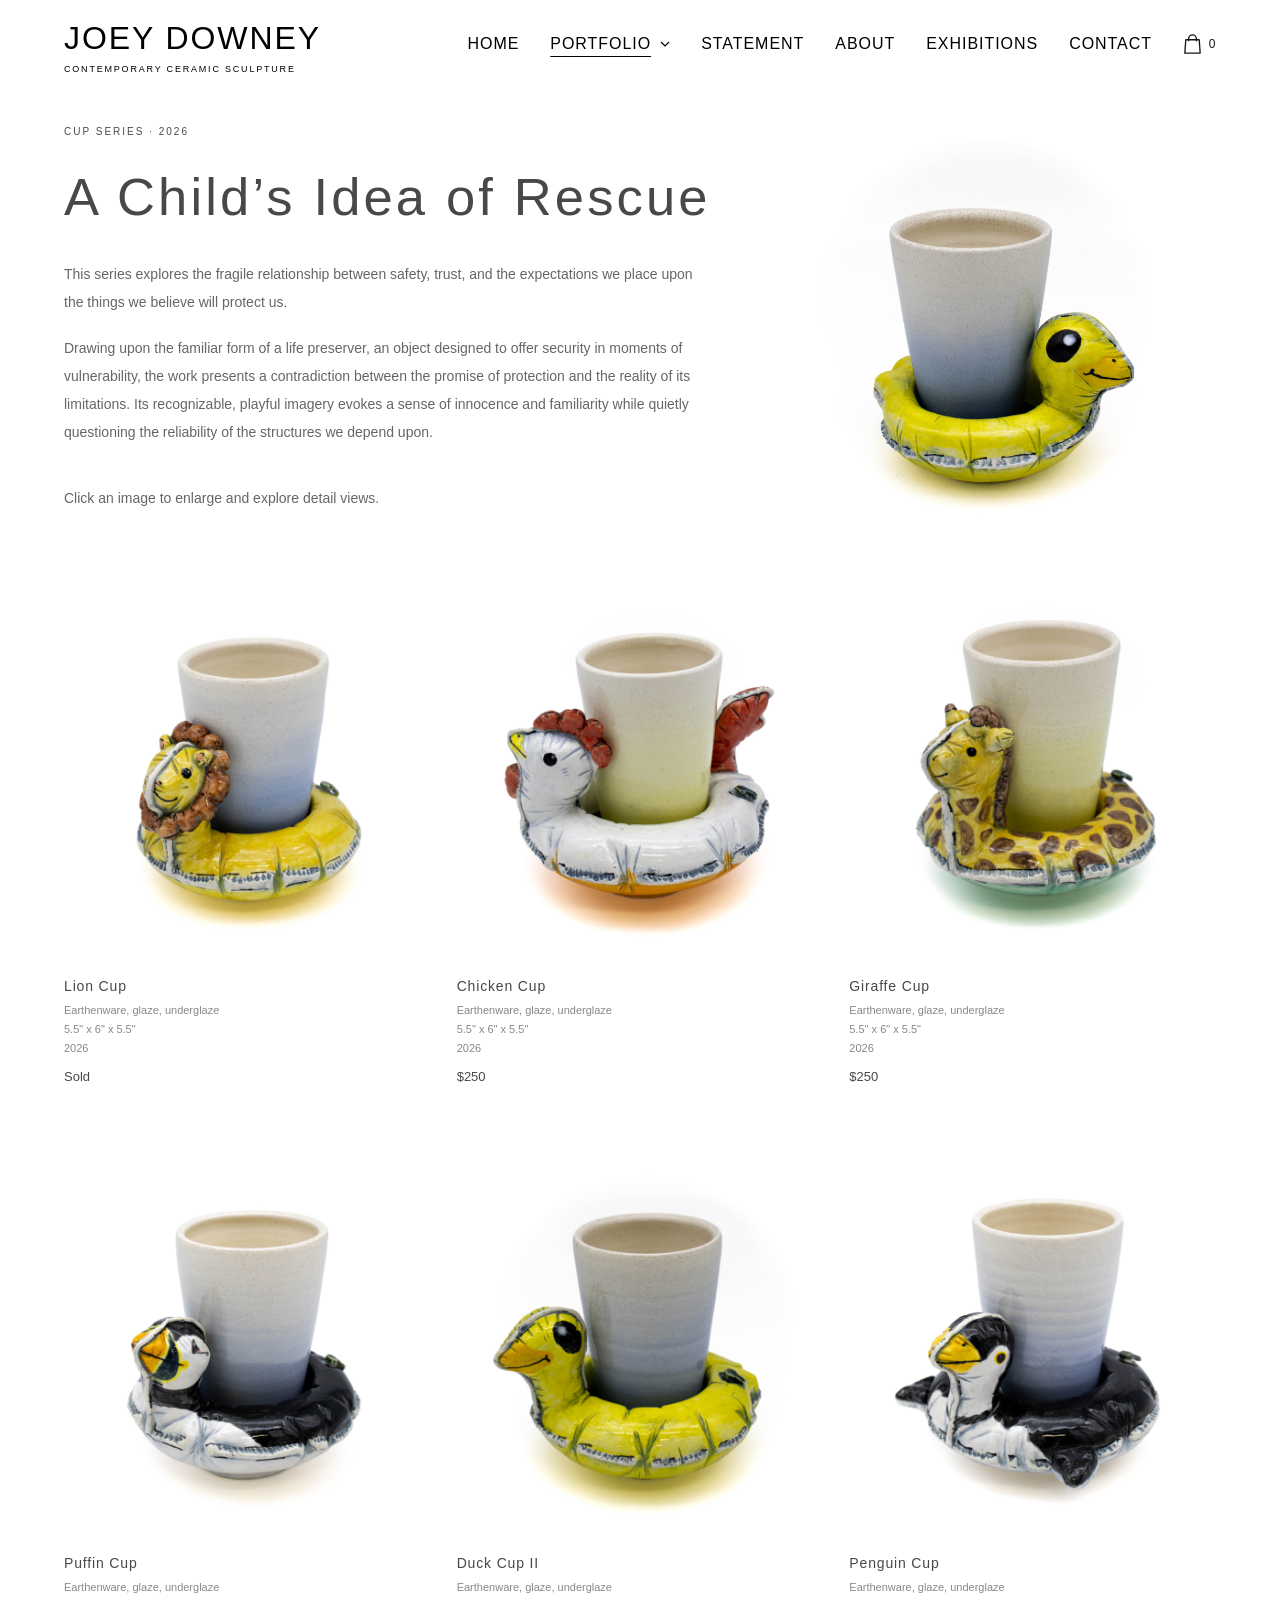
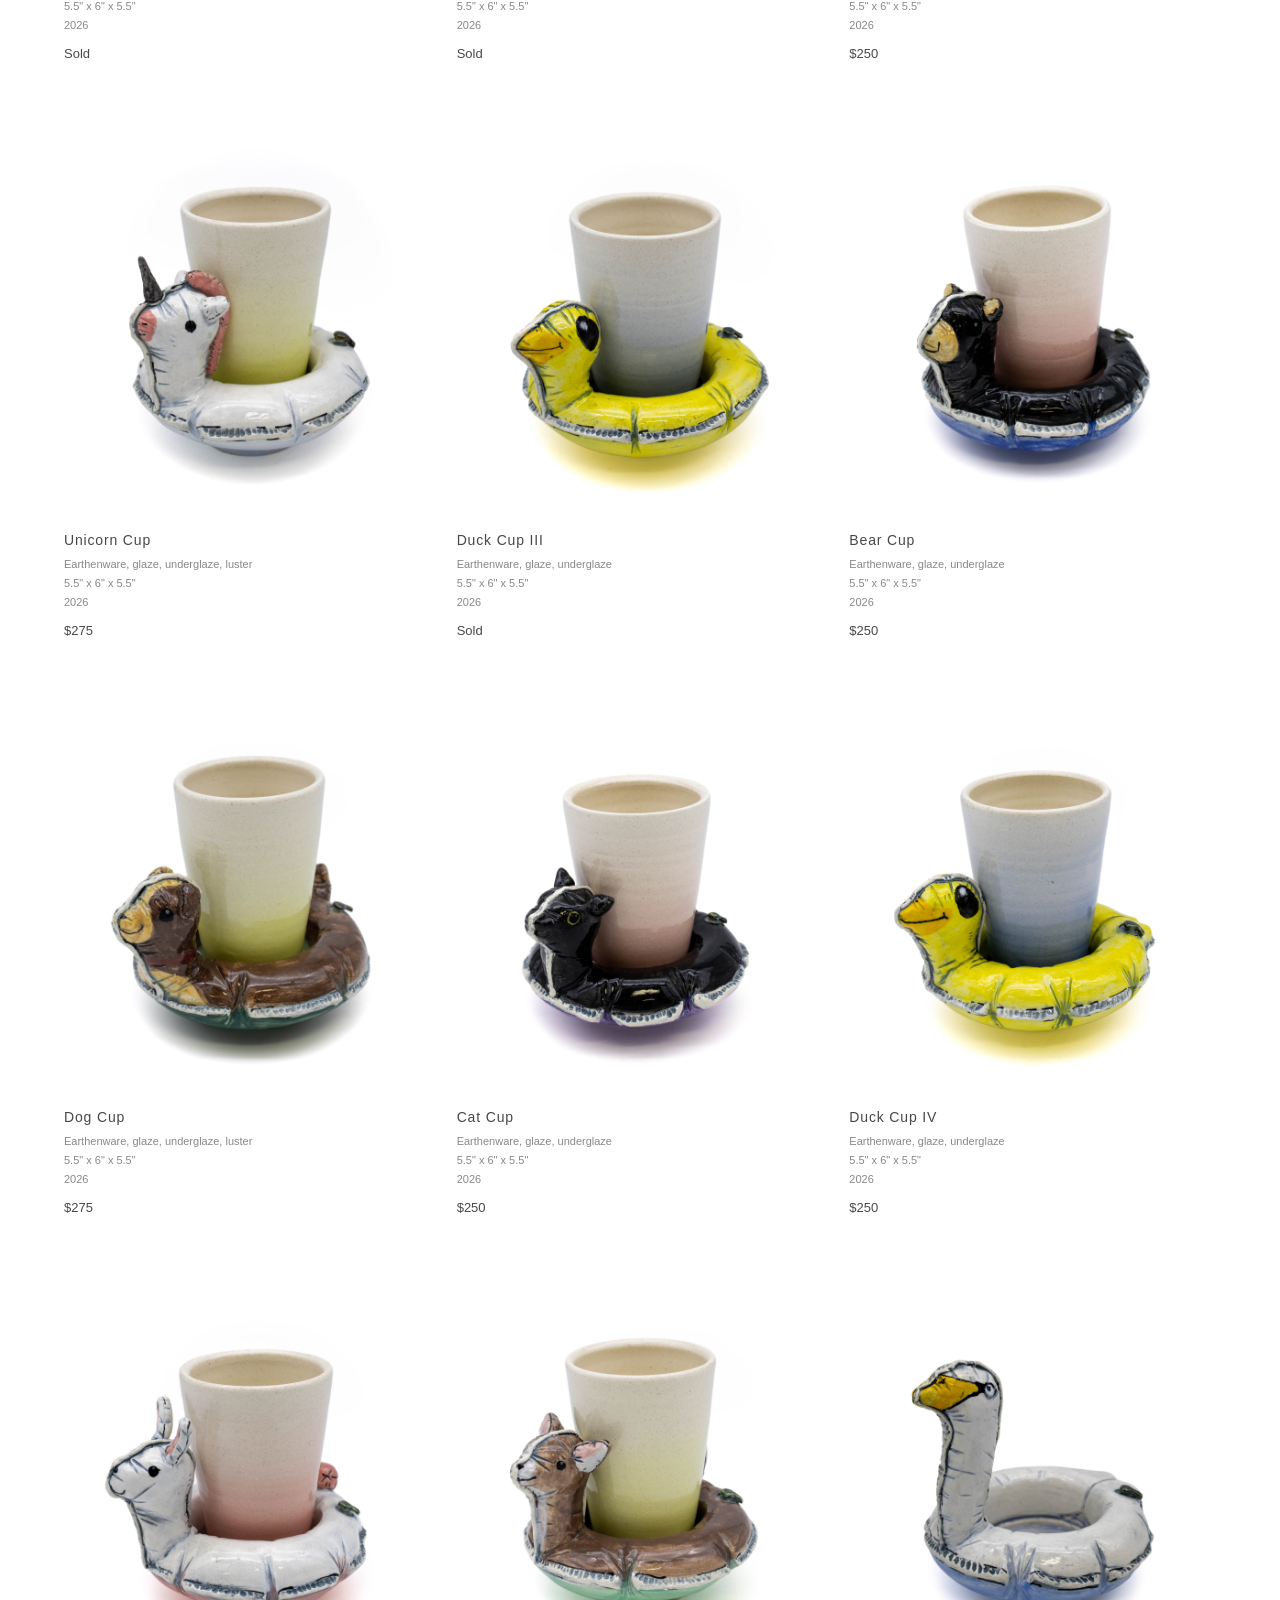
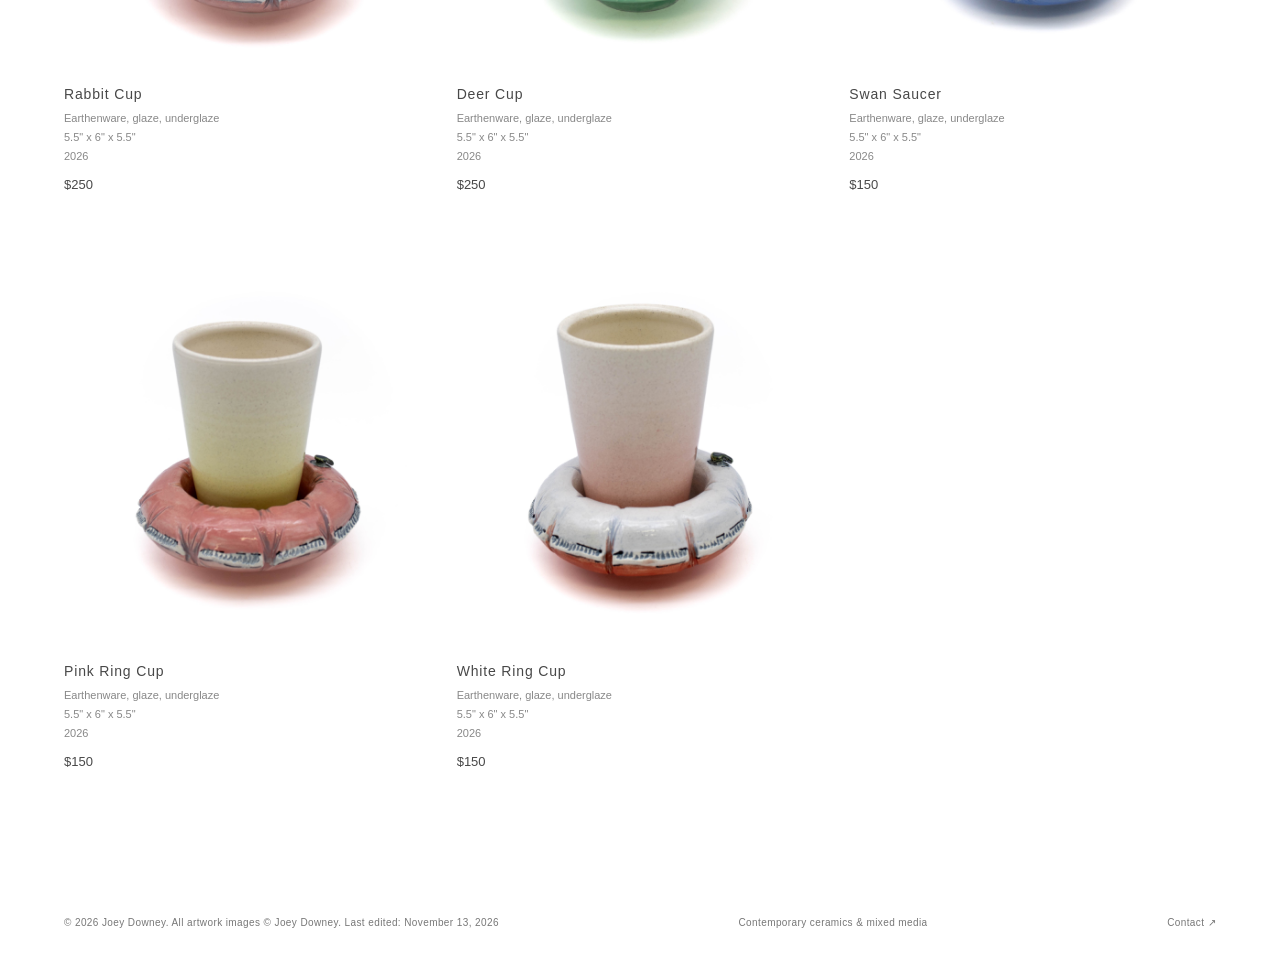
==== commit aaad5e53: "Mark Duck Cup III sold" ====
--- a/a-childs-idea-of-rescue.html
+++ b/a-childs-idea-of-rescue.html
@@ -2,7 +2,7 @@
 <html lang="en"><head><meta charset="utf-8"/><meta content="width=device-width,initial-scale=1" name="viewport"/><meta content="Ceramic cups by Joey Downey exploring safety, trust, and the promise of protection through the playful form of a life preserver." name="description"/><title>A Child’s Idea of Rescue | Joey Downey</title><link rel="icon" type="image/png" sizes="192x192" href="/favicon.png?v=jd-restored-20261031"/><link rel="apple-touch-icon" href="/favicon.png?v=jd-restored-20261031"/><style>500;600&family=Manrope:wght@400;500;600&display=swap');
 :root{--ink:#171717;--muted:#777;--border:#e7e7e7;--white:#fff}*{box-sizing:border-box}html{scroll-behavior:smooth}body{margin:0;background:#fff;color:var(--ink);font-family:Manrope,Arial,sans-serif;font-size:14px;line-height:1.75}a{color:inherit;text-decoration:none}a:hover{opacity:.6}img{display:block;max-width:100%}button{font:inherit}header{height:88px;border-bottom:1px solid var(--border);display:flex;align-items:center;justify-content:space-between;padding:0 5%;background:white;position:sticky;top:0;z-index:10}.brand{font-family:"Helvetica Neue",Helvetica,Arial,sans-serif;font-size:32px;letter-spacing:.06em;font-weight:200}.brand small{display:block;font-size:9px;font-weight:400;letter-spacing:.2em;color:var(--muted);text-transform:uppercase;margin-top:-4px}.nav{display:flex;gap:31px;align-items:center}.nav a{font-family:"Helvetica Neue",Helvetica,Arial,sans-serif;font-size:16px;font-weight:200;letter-spacing:.06em;text-transform:uppercase}.nav a.active{text-decoration:underline;text-underline-offset:7px}.menu{display:none;background:none;border:0;font-size:26px;cursor:pointer}.wrap{width:min(1300px,90%);margin:auto}.eyebrow{text-transform:uppercase;letter-spacing:.2em;font-size:10px;color:var(--muted);margin:0 0 24px}.home-hero{padding-top:80px;padding-bottom:105px;display:grid;grid-template-columns:40% 1fr;gap:6%;align-items:center}.home-hero h1{font-size:clamp(56px,8vw,125px);line-height:1.02;letter-spacing:-.07em;font-weight:400;margin:0 0 35px}.home-hero p.lead{max-width:360px;font-size:14px;color:#555;line-height:2}.home-image{height:610px;overflow:hidden}.home-image img{width:100%;height:100%;object-fit:contain}.arrow-link{display:inline-flex;gap:24px;align-items:center;font-size:11px;text-transform:uppercase;letter-spacing:.13em;border-bottom:1px solid #222;padding-bottom:10px;margin-top:21px}.section{padding:90px 0;border-top:1px solid var(--border)}.section-title{font-size:clamp(35px,5.5vw,70px);font-weight:400;letter-spacing:-.06em;line-height:1.15;margin:0 0 30px}.section-top{display:flex;justify-content:space-between;gap:35px;align-items:end;margin-bottom:40px}.section-top .section-title{margin:0}.section-top p{max-width:320px;color:#666;margin:0}.grid{display:grid;grid-template-columns:repeat(3,minmax(0,1fr));gap:55px 26px}.item img{height:390px;width:100%;object-fit:contain;background:#fff;transition:transform .25s}.item:hover img{transform:scale(1.025)}.item{cursor:pointer}.item-title{font-size:14px;font-weight:500;margin:17px 0 2px}.item-desc{color:#888;font-size:11px;margin:0}.split{display:grid;grid-template-columns:1fr 1fr;gap:10%;align-items:center}.split img{width:100%;height:530px;object-fit:contain}.split-text{max-width:550px}.split-text p{color:#555;line-height:2;font-size:14px}.quote{font-size:clamp(33px,5vw,76px);line-height:1.2;letter-spacing:-.05em;font-weight:400;max-width:950px;margin:0 0 34px}.statement-preview p{color:#666;max-width:640px}.events{border-top:1px solid var(--border)}.event{border-bottom:1px solid var(--border);padding:25px 0;display:grid;grid-template-columns:125px 1fr 235px;gap:20px;align-items:start}.event small,.event .place{color:#888;font-size:11px}.event h3{font-size:17px;font-weight:500;margin:0 0 5px}.event p{margin:0;color:#777;font-size:12px}.event .place{text-align:right}.page-hero{padding-top:85px;padding-bottom:70px}.page-hero h1{font-family:"Helvetica Neue",Helvetica,Arial,sans-serif;font-size:clamp(57px,9vw,125px);line-height:1.05;letter-spacing:.06em;font-weight:200;margin:0 0 20px}.page-hero p:last-child{max-width:570px;color:#666}.page-body{padding-bottom:110px}.prose{max-width:750px;font-size:16px;color:#484848;line-height:2.2}.prose p{margin:0 0 26px}.prose .quote{color:#171717;font-size:clamp(35px,6vw,78px);margin:0 0 60px}.about-layout{display:grid;grid-template-columns:42% 1fr;gap:9%;align-items:start}.portrait{width:100%;object-fit:cover;max-height:700px}.detail-heading{font-size:24px;font-weight:400;margin:50px 0 14px}.cvline{padding:16px 0;border-top:1px solid var(--border);font-size:13px}.cvline:last-child{border-bottom:1px solid var(--border)}.contact-email{font-size:clamp(27px,4.5vw,64px);letter-spacing:-.055em;overflow-wrap:anywhere;border-bottom:1px solid #222;display:inline-block;margin:45px 0}.contact-links{display:flex;gap:35px;font-size:12px;text-transform:uppercase;letter-spacing:.1em}.end-cta{padding:85px 0;border-top:1px solid var(--border)}.end-cta h2{font-size:clamp(32px,5vw,60px);font-weight:400;letter-spacing:-.055em;margin:0}.footer{border-top:1px solid var(--border);padding:30px 5%;display:flex;justify-content:space-between;gap:25px;color:#777;font-size:10px;letter-spacing:.04em}.lightbox{position:fixed;inset:0;z-index:99;background:rgba(255,255,255,.98);display:none;align-items:center;justify-content:center;flex-direction:column;padding:70px 5% 45px}.lightbox.show{display:flex}.lightbox img{max-width:90vw;max-height:75vh;object-fit:contain}.lightbox p{font-size:12px}.lightbox button{cursor:pointer;background:white;border:1px solid #ddd;padding:8px 15px}.lightbox .close{position:absolute;right:5%;top:25px;border:0;font-size:25px}.lightbox-controls{display:flex;gap:15px}@media(max-width:850px){header{height:72px}.menu{display:block}.nav{display:none;position:absolute;top:72px;left:0;right:0;flex-direction:column;align-items:flex-start;background:white;padding:24px 5%;border-bottom:1px solid #eee}.nav.open{display:flex}.home-hero{grid-template-columns:1fr;padding-top:50px;gap:35px}.home-image{height:480px}.grid{grid-template-columns:repeat(2,1fr)}.split,.about-layout{grid-template-columns:1fr;gap:35px}.split img{height:460px}.event{grid-template-columns:90px 1fr}.event .place{text-align:left;grid-column:2}.section{padding:70px 0}}@media(max-width:540px){.grid{grid-template-columns:1fr}.item img{height:440px}.section-top{display:block}.section-top p{margin-top:20px}.footer{flex-direction:column}.home-image{height:380px}.page-hero{padding-top:55px}.about-layout .portrait{max-height:470px}}
 .lightbox-images{display:flex;align-items:center;justify-content:center;gap:24px;width:100%;min-height:0}.lightbox-images img{min-width:0;max-width:100%;max-height:72vh;object-fit:contain}.lightbox-images.has-detail img{width:calc(50% - 12px)}.lightbox-images img[hidden]{display:none}@media(max-width:600px){.lightbox{overflow-y:auto}.lightbox-images.has-detail{flex-direction:column;gap:16px}.lightbox-images.has-detail img{width:100%;max-height:34vh}.lightbox-images:not(.has-detail) img{max-height:70vh}}#lb-caption{width:100%;max-width:900px;text-align:center;flex-shrink:0}#lb-title{font-weight:500;margin:14px 0 4px}#lb-details{font-size:12px;line-height:1.65;margin:0}#lb-details[hidden]{display:none}.lightbox{overflow-y:auto}.lightbox-images{flex:1;min-height:0}.lightbox-images img{max-height:60vh}@media(max-width:600px){.lightbox-images.has-detail img{max-height:27vh}.lightbox-images:not(.has-detail) img{max-height:55vh}}.lightbox-images.has-three img{width:calc((100% - 48px)/3)}@media(max-width:600px){.lightbox-images.has-three{flex-direction:row;flex-wrap:wrap;gap:12px}.lightbox-images.has-three img{width:calc(50% - 6px);max-height:24vh}.lightbox-images.has-three img:first-child{width:100%}}.page-hero h1,.home-hero h1{font-size:clamp(42px,6vw,76px);color:var(--ink)}h1,h2,h3,h4,h5,h6,p.eyebrow{color:var(--ink)}.page-hero h1,.home-hero h1,h1,h2,h3,h4,h5,h6,p.eyebrow{color:#484848}</style><style id="heading-typography">h1,h2,h3,h4,h5,h6{font-family:"Helvetica Neue",Helvetica,Arial,sans-serif!important;font-weight:200!important;letter-spacing:.06em!important}</style><style id="back-to-top-styles">.back-to-top{position:fixed;right:24px;bottom:24px;z-index:20;display:inline-flex;align-items:center;gap:10px;padding:12px 16px;border:1px solid #d9d9d9;background:#fff;color:#171717;box-shadow:0 2px 12px #0000000d;font:inherit;font-size:11px;letter-spacing:.06em;cursor:pointer}.back-to-top[hidden]{display:none}.back-to-top:hover{background:#f4f4f4}.back-to-top:focus-visible{outline:2px solid #171717;outline-offset:3px}@media(max-width:540px){.back-to-top{right:16px;bottom:16px}}</style>
-<style>.artwork-availability,.purchase-inquiry{display:block;margin:14px 0 0;font-size:11px;line-height:1.6;letter-spacing:.02em}.artwork-availability{color:#888}.purchase-inquiry{color:#333;text-decoration:underline;text-underline-offset:4px;width:fit-content;padding:4px 0}.purchase-inquiry:hover{color:#000}.purchase-inquiry:focus-visible{outline:2px solid #333;outline-offset:5px}#lb-availability{margin-top:16px}#lb-availability .purchase-inquiry{color:inherit;margin:0 auto;padding:0;font-size:12px;line-height:1.65;letter-spacing:normal}#lb-availability:empty{display:none}.artwork-nav{position:fixed;top:50%;transform:translateY(-50%);z-index:10;display:grid;place-items:center;width:46px;height:56px;padding:0;border:1px solid #ccc;border-radius:4px;background:#eee;color:#666;font-family:Arial,sans-serif;font-size:40px;line-height:1;cursor:pointer}.artwork-prev{left:16px}.artwork-next{right:16px}.artwork-nav:hover{background:#444;border-color:#444;color:#fff}.artwork-nav:focus-visible{outline:2px solid #888;outline-offset:4px}@media(max-width:600px){.artwork-nav{width:36px;height:46px;font-size:32px}.artwork-prev{left:8px}.artwork-next{right:8px}}</style><style id="home-nav-styles">.nav .home-nav{display:block;opacity:1;visibility:visible;flex-shrink:0}@keyframes home-nav-fade{from{opacity:0}to{opacity:1}}.home-nav-enter .nav a,.home-nav-enter header>.brand{animation:home-nav-fade 1.2s ease}@media(min-width:851px) and (max-width:1100px){header .brand{font-size:26px}.nav{gap:16px}.nav a{font-size:13px}}@media(prefers-reduced-motion:reduce){.nav .home-nav,.home-nav-enter .nav a,.home-nav-enter header>.brand{animation:none}}</style><style id="home-return-fade">.home-nav-leave header>.brand,.home-nav-leave .nav a{animation:none!important;opacity:0;transition:opacity .4s ease}@media(prefers-reduced-motion:reduce){.home-nav-leave header>.brand,.home-nav-leave .nav a{transition:none}}</style><style id="home-transition-pending">.home-nav-pending header>.brand,.home-nav-pending .nav a{opacity:0}@media(prefers-reduced-motion:reduce){.home-nav-pending header>.brand,.home-nav-pending .nav a{opacity:1}}</style><link rel="stylesheet" href="navigation.css?v=1"/><script src="navigation.js?v=3"></script><style>.lightbox-images.has-many{display:grid;grid-template-columns:repeat(3,minmax(0,1fr));gap:16px;flex:0 0 auto}.lightbox-images.has-many img,.lightbox-images.has-many img:first-child{width:100%;height:25vh;max-height:25vh}@media(max-width:600px){.lightbox-images.has-many{grid-template-columns:repeat(2,minmax(0,1fr));gap:10px}.lightbox-images.has-many img,.lightbox-images.has-many img:first-child{height:19vh;max-height:19vh}}</style><style>.item-price{display:inline-block;margin-top:8px;color:#484848;font-size:13px;font-weight:500}</style><link rel="stylesheet" href="shop.css?v=7"/><script defer src="shop-catalog.js?v=1"></script><script defer src="shop.js?v=6"></script><style id="collection-example-layout">.collection-overview{display:grid;grid-template-columns:minmax(0,1.45fr) minmax(0,1fr);gap:5%;align-items:center}.collection-copy{min-width:0}.hero-duck-example{min-width:0}.hero-duck-example .item img{width:100%;height:420px;object-fit:contain;background:#fff}.hero-duck-example .item:focus-visible{outline:2px solid #484848;outline-offset:6px}.hero-duck-example [hidden]{display:none!important}@media(max-width:850px){.collection-overview{grid-template-columns:1fr;gap:24px}.hero-duck-example{width:min(420px,100%);margin:auto}.hero-duck-example .item img{height:340px}}@media(max-width:540px){.hero-duck-example .item img{height:300px}}</style><style>.collection-copy .rescue-title{white-space:nowrap;font-size:clamp(18px,3vw,70px);max-width:100%}</style><style id="aligned-collection-headings">.page-hero{padding-top:35px}.collection-overview{align-items:start}</style></head><body><header><a class="brand" href="index.html">JOEY DOWNEY<small>Contemporary ceramic sculpture</small></a><button aria-expanded="false" aria-label="Toggle menu" class="menu">☰</button><nav class="nav"><a class="home-nav" href="index.html">Home</a><details class="portfolio-menu"><summary class="active">Portfolio <svg aria-hidden="true" width="10" height="6" viewBox="0 0 10 6" fill="none"><path d="m1 1 4 4 4-4" stroke="currentColor" stroke-width="1.2"/></svg></summary><div class="portfolio-options"><a href="portfolio.html">Portfolio</a><a href="a-childs-idea-of-rescue.html" aria-current="page">A Child’s Idea of Rescue</a></div></details><a class="" href="statement.html">Statement</a><a class="" href="about.html">About</a><a class="" href="exhibitions.html">Exhibitions</a><a class="" href="contact.html">Contact</a></nav></header><main><div class="wrap"><section class="page-hero rescue-hero" style="padding-bottom:24px"><div class="collection-overview"><div class="collection-copy"><p class="eyebrow">Cup Series · 2026</p><h1 class="rescue-title">A Child’s Idea of Rescue</h1><div class="rescue-introduction"><p>This series explores the fragile relationship between safety, trust, and the expectations we place upon the things we believe will protect us.</p><p>Drawing upon the familiar form of a life preserver, an object designed to offer security in moments of vulnerability, the work presents a contradiction between the promise of protection and the reality of its limitations. Its recognizable, playful imagery evokes a sense of innocence and familiarity while quietly questioning the reliability of the structures we depend upon.</p></div><p style="margin-top:40px">Click an image to enlarge and explore detail views.</p></div><div class="artwork-card hero-duck-example"><article aria-label="View Duck Cup I" class="item" data-full="cups/IMG_8670.jpg" data-detail="cups/IMG_8671.jpg" data-third="cups/IMG_8672.jpg" data-title="Duck Cup I" role="button" tabindex="0"><img alt="Duck Cup I by Joey Downey, with the yellow duck facing right" loading="eager" src="assets/cups/IMG_8670.jpg"/><h3 class="item-title" hidden>Duck Cup I</h3><p class="item-desc" hidden>Earthenware, glaze, underglaze<br/>5.5&quot; x 6&quot; x 5.5&quot;<br/>2026<br/><span class="item-price">NFS</span></p></article></div></div></section><section class="page-body" aria-label="Cup collection"><div class="grid"><div class="artwork-card"><article class="item" role="button" tabindex="0" aria-label="View Lion Cup" data-title="Lion Cup" data-full="cups/IMG_8681.jpg" data-detail="cups/IMG_8682.jpg" data-third="cups/IMG_8683.jpg"><img alt="Lion Cup by Joey Downey" loading="lazy" src="assets/cups/IMG_8681.jpg"/><h3 class="item-title">Lion Cup</h3><p class="item-desc">Earthenware, glaze, underglaze<br/>5.5&quot; x 6&quot; x 5.5&quot;<br/>2026<br/><span class="item-price">Sold</span></p></article></div><div class="artwork-card"><article class="item" role="button" tabindex="0" aria-label="View Chicken Cup" data-title="Chicken Cup" data-full="cups/IMG_8720.jpg" data-detail="cups/IMG_8722.jpg" data-third="cups/IMG_8721.jpg"><img alt="Chicken Cup by Joey Downey" loading="lazy" src="assets/cups/IMG_8720.jpg"/><h3 class="item-title">Chicken Cup</h3><p class="item-desc">Earthenware, glaze, underglaze<br/>5.5&quot; x 6&quot; x 5.5&quot;<br/>2026<br/><span class="item-price">$250</span></p></article></div><div class="artwork-card"><article class="item" role="button" tabindex="0" aria-label="View Giraffe Cup" data-title="Giraffe Cup" data-full="cups/IMG_8689.jpg" data-detail="cups/IMG_8690.jpg"><img alt="Giraffe Cup by Joey Downey" loading="lazy" src="assets/cups/IMG_8689.jpg"/><h3 class="item-title">Giraffe Cup</h3><p class="item-desc">Earthenware, glaze, underglaze<br/>5.5&quot; x 6&quot; x 5.5&quot;<br/>2026<br/><span class="item-price">$250</span></p></article></div><div class="artwork-card"><article class="item" role="button" tabindex="0" aria-label="View Puffin Cup" data-title="Puffin Cup" data-full="cups/IMG_8684.jpg" data-detail="cups/IMG_8686.jpg"><img alt="Puffin Cup by Joey Downey" loading="lazy" src="assets/cups/IMG_8684.jpg"/><h3 class="item-title">Puffin Cup</h3><p class="item-desc">Earthenware, glaze, underglaze<br/>5.5&quot; x 6&quot; x 5.5&quot;<br/>2026<br/><span class="item-price">Sold</span></p></article></div><div class="artwork-card"><article class="item" role="button" tabindex="0" aria-label="View Duck Cup II" data-title="Duck Cup II" data-full="cups/IMG_8679.jpg" data-detail="cups/IMG_8680.jpg"><img alt="Duck Cup II by Joey Downey" loading="lazy" src="assets/cups/IMG_8679.jpg"/><h3 class="item-title">Duck Cup II</h3><p class="item-desc">Earthenware, glaze, underglaze<br/>5.5&quot; x 6&quot; x 5.5&quot;<br/>2026<br/><span class="item-price">Sold</span></p></article></div><div class="artwork-card"><article class="item" role="button" tabindex="0" aria-label="View Penguin Cup" data-title="Penguin Cup" data-full="cups/IMG_8687.jpg" data-detail="cups/IMG_8688.jpg"><img alt="Penguin Cup by Joey Downey" loading="lazy" src="assets/cups/IMG_8687.jpg"/><h3 class="item-title">Penguin Cup</h3><p class="item-desc">Earthenware, glaze, underglaze<br/>5.5&quot; x 6&quot; x 5.5&quot;<br/>2026<br/><span class="item-price">$250</span></p></article></div><div class="artwork-card"><article class="item" role="button" tabindex="0" aria-label="View Unicorn Cup" data-title="Unicorn Cup" data-full="cups/IMG_8694.jpg" data-detail="cups/IMG_8696.jpg" data-third="cups/IMG_8695.jpg"><img alt="Unicorn Cup by Joey Downey" loading="lazy" src="assets/cups/IMG_8694.jpg"/><h3 class="item-title">Unicorn Cup</h3><p class="item-desc">Earthenware, glaze, underglaze, luster<br/>5.5&quot; x 6&quot; x 5.5&quot;<br/>2026<br/><span class="item-price">$275</span></p></article></div><div class="artwork-card"><article class="item" role="button" tabindex="0" aria-label="View Duck Cup III" data-title="Duck Cup III" data-full="cups/IMG_8691.jpg" data-detail="cups/IMG_8692.jpg"><img alt="Duck Cup III by Joey Downey" loading="lazy" src="assets/cups/IMG_8691.jpg"/><h3 class="item-title">Duck Cup III</h3><p class="item-desc">Earthenware, glaze, underglaze<br/>5.5&quot; x 6&quot; x 5.5&quot;<br/>2026<br/><span class="item-price">$250</span></p></article></div><div class="artwork-card"><article class="item" role="button" tabindex="0" aria-label="View Bear Cup" data-title="Bear Cup" data-full="cups/IMG_8702.jpg" data-detail="cups/IMG_8703.jpg"><img alt="Bear Cup by Joey Downey" loading="lazy" src="assets/cups/IMG_8702.jpg"/><h3 class="item-title">Bear Cup</h3><p class="item-desc">Earthenware, glaze, underglaze<br/>5.5&quot; x 6&quot; x 5.5&quot;<br/>2026<br/><span class="item-price">$250</span></p></article></div><div class="artwork-card"><article class="item" role="button" tabindex="0" aria-label="View Dog Cup" data-title="Dog Cup" data-full="cups/IMG_8709.jpg" data-detail="cups/IMG_8711.jpg" data-third="cups/IMG_8710.jpg"><img alt="Dog Cup by Joey Downey" loading="lazy" src="assets/cups/IMG_8709.jpg"/><h3 class="item-title">Dog Cup</h3><p class="item-desc">Earthenware, glaze, underglaze, luster<br/>5.5&quot; x 6&quot; x 5.5&quot;<br/>2026<br/><span class="item-price">$275</span></p></article></div><div class="artwork-card"><article class="item" role="button" tabindex="0" aria-label="View Cat Cup" data-title="Cat Cup" data-full="cups/IMG_8704.jpg" data-detail="cups/IMG_8705.jpg"><img alt="Cat Cup by Joey Downey" loading="lazy" src="assets/cups/IMG_8704.jpg"/><h3 class="item-title">Cat Cup</h3><p class="item-desc">Earthenware, glaze, underglaze<br/>5.5&quot; x 6&quot; x 5.5&quot;<br/>2026<br/><span class="item-price">$250</span></p></article></div><div class="artwork-card"><article class="item" role="button" tabindex="0" aria-label="View Duck Cup IV" data-title="Duck Cup IV" data-full="cups/IMG_8707.jpg" data-detail="cups/IMG_8708.jpg"><img alt="Duck Cup IV by Joey Downey" loading="lazy" src="assets/cups/IMG_8707.jpg"/><h3 class="item-title">Duck Cup IV</h3><p class="item-desc">Earthenware, glaze, underglaze<br/>5.5&quot; x 6&quot; x 5.5&quot;<br/>2026<br/><span class="item-price">$250</span></p></article></div><div class="artwork-card"><article class="item" role="button" tabindex="0" aria-label="View Rabbit Cup" data-title="Rabbit Cup" data-full="cups/IMG_8718.jpg" data-detail="cups/IMG_8719.jpg" data-third="cups/IMG_8717.jpg"><img alt="Rabbit Cup by Joey Downey" loading="lazy" src="assets/cups/IMG_8718.jpg"/><h3 class="item-title">Rabbit Cup</h3><p class="item-desc">Earthenware, glaze, underglaze<br/>5.5&quot; x 6&quot; x 5.5&quot;<br/>2026<br/><span class="item-price">$250</span></p></article></div><div class="artwork-card"><article class="item" role="button" tabindex="0" aria-label="View Deer Cup" data-title="Deer Cup" data-full="cups/IMG_8712.jpg" data-detail="cups/IMG_8715.jpg" data-third="cups/IMG_8714.jpg"><img alt="Deer Cup by Joey Downey" loading="lazy" src="assets/cups/IMG_8712.jpg"/><h3 class="item-title">Deer Cup</h3><p class="item-desc">Earthenware, glaze, underglaze<br/>5.5&quot; x 6&quot; x 5.5&quot;<br/>2026<br/><span class="item-price">$250</span></p></article></div><div class="artwork-card"><article class="item" role="button" tabindex="0" aria-label="View Swan Saucer" data-title="Swan Saucer" data-full="cups/IMG_8693.jpg"><img alt="Swan Saucer by Joey Downey" loading="lazy" src="assets/cups/IMG_8693.jpg?v=20261112-edited-2"/><h3 class="item-title">Swan Saucer</h3><p class="item-desc">Earthenware, glaze, underglaze<br/>5.5&quot; x 6&quot; x 5.5&quot;<br/>2026<br/><span class="item-price">$150</span></p></article></div><div class="artwork-card"><article class="item" role="button" tabindex="0" aria-label="View Pink Ring Cup" data-title="Pink Ring Cup" data-full="cups/IMG_8699.jpg" data-detail="cups/IMG_8698.jpg"><img alt="Pink Ring Cup by Joey Downey" loading="lazy" src="assets/cups/IMG_8699.jpg"/><h3 class="item-title">Pink Ring Cup</h3><p class="item-desc">Earthenware, glaze, underglaze<br/>5.5&quot; x 6&quot; x 5.5&quot;<br/>2026<br/><span class="item-price">$150</span></p></article></div><div class="artwork-card"><article class="item" role="button" tabindex="0" aria-label="View White Ring Cup" data-title="White Ring Cup" data-full="cups/IMG_8700.jpg" data-detail="cups/IMG_8701.jpg"><img alt="White Ring Cup by Joey Downey" loading="lazy" src="assets/cups/IMG_8700.jpg"/><h3 class="item-title">White Ring Cup</h3><p class="item-desc">Earthenware, glaze, underglaze<br/>5.5&quot; x 6&quot; x 5.5&quot;<br/>2026<br/><span class="item-price">$150</span></p></article></div></div></section></div><div aria-label="Artwork image viewer" class="lightbox" id="lightbox" role="dialog"><button aria-label="Close" class="close">×</button><button type="button" class="artwork-nav artwork-prev" aria-label="Previous artwork"><svg aria-hidden="true" focusable="false" width="20" height="28" viewBox="0 0 20 28" fill="none" stroke="currentColor" stroke-width="2" stroke-linecap="round" stroke-linejoin="round"><path d="m14 5-9 9 9 9"/></svg></button><button type="button" class="artwork-nav artwork-next" aria-label="Next artwork"><svg aria-hidden="true" focusable="false" width="20" height="28" viewBox="0 0 20 28" fill="none" stroke="currentColor" stroke-width="2" stroke-linecap="round" stroke-linejoin="round"><path d="m6 5 9 9-9 9"/></svg></button><div class="lightbox-images"><img alt="Artwork enlarged" id="lb-img"/><img alt="Artwork detail" id="lb-detail-img" hidden=""/><img alt="Artwork additional view" id="lb-third-img" hidden=""/></div><div id="lb-caption"><p id="lb-title"></p><p id="lb-details"></p><div id="lb-availability"></div></div></div></main><footer class="footer"><span>© 2026 Joey Downey. All artwork images © Joey Downey. <span class="last-edited">Last edited: <time datetime="2026-11-13">November 13, 2026</time></span></span><span>Contemporary ceramics &amp; mixed media</span><a href="mailto:joeydowneyart@gmail.com">Contact ↗︎</a></footer><script>const ART_IMAGES={"cups/IMG_8679.jpg":"assets/cups/IMG_8679.jpg","cups/IMG_8680.jpg":"assets/cups/IMG_8680.jpg","cups/IMG_8681.jpg":"assets/cups/IMG_8681.jpg","cups/IMG_8682.jpg":"assets/cups/IMG_8682.jpg","cups/IMG_8683.jpg":"assets/cups/IMG_8683.jpg","cups/IMG_8684.jpg":"assets/cups/IMG_8684.jpg","cups/IMG_8686.jpg":"assets/cups/IMG_8686.jpg","cups/IMG_8687.jpg":"assets/cups/IMG_8687.jpg","cups/IMG_8688.jpg":"assets/cups/IMG_8688.jpg","cups/IMG_8689.jpg":"assets/cups/IMG_8689.jpg","cups/IMG_8690.jpg":"assets/cups/IMG_8690.jpg","cups/IMG_8691.jpg":"assets/cups/IMG_8691.jpg","cups/IMG_8692.jpg":"assets/cups/IMG_8692.jpg","cups/IMG_8693.jpg":"assets/cups/IMG_8693.jpg?v=20261112-edited-2","cups/IMG_8694.jpg":"assets/cups/IMG_8694.jpg","cups/IMG_8696.jpg":"assets/cups/IMG_8696.jpg","cups/IMG_8695.jpg":"assets/cups/IMG_8695.jpg","cups/IMG_8699.jpg":"assets/cups/IMG_8699.jpg","cups/IMG_8698.jpg":"assets/cups/IMG_8698.jpg","cups/IMG_8700.jpg":"assets/cups/IMG_8700.jpg","cups/IMG_8701.jpg":"assets/cups/IMG_8701.jpg","cups/IMG_8702.jpg":"assets/cups/IMG_8702.jpg","cups/IMG_8703.jpg":"assets/cups/IMG_8703.jpg","cups/IMG_8704.jpg":"assets/cups/IMG_8704.jpg","cups/IMG_8705.jpg":"assets/cups/IMG_8705.jpg","cups/IMG_8707.jpg":"assets/cups/IMG_8707.jpg","cups/IMG_8708.jpg":"assets/cups/IMG_8708.jpg","cups/IMG_8709.jpg":"assets/cups/IMG_8709.jpg","cups/IMG_8711.jpg":"assets/cups/IMG_8711.jpg","cups/IMG_8710.jpg":"assets/cups/IMG_8710.jpg?v=20261112-edited-2","cups/IMG_8712.jpg":"assets/cups/IMG_8712.jpg","cups/IMG_8715.jpg":"assets/cups/IMG_8715.jpg","cups/IMG_8714.jpg":"assets/cups/IMG_8714.jpg","cups/IMG_8718.jpg":"assets/cups/IMG_8718.jpg","cups/IMG_8719.jpg":"assets/cups/IMG_8719.jpg","cups/IMG_8717.jpg":"assets/cups/IMG_8717.jpg","cups/IMG_8720.jpg":"assets/cups/IMG_8720.jpg","cups/IMG_8722.jpg":"assets/cups/IMG_8722.jpg","cups/IMG_8721.jpg":"assets/cups/IMG_8721.jpg","cups/IMG_8670.jpg":"assets/cups/IMG_8670.jpg","cups/IMG_8671.jpg":"assets/cups/IMG_8671.jpg?v=cover-60112f2115","cups/IMG_8672.jpg":"assets/cups/IMG_8672.jpg"};
+<style>.artwork-availability,.purchase-inquiry{display:block;margin:14px 0 0;font-size:11px;line-height:1.6;letter-spacing:.02em}.artwork-availability{color:#888}.purchase-inquiry{color:#333;text-decoration:underline;text-underline-offset:4px;width:fit-content;padding:4px 0}.purchase-inquiry:hover{color:#000}.purchase-inquiry:focus-visible{outline:2px solid #333;outline-offset:5px}#lb-availability{margin-top:16px}#lb-availability .purchase-inquiry{color:inherit;margin:0 auto;padding:0;font-size:12px;line-height:1.65;letter-spacing:normal}#lb-availability:empty{display:none}.artwork-nav{position:fixed;top:50%;transform:translateY(-50%);z-index:10;display:grid;place-items:center;width:46px;height:56px;padding:0;border:1px solid #ccc;border-radius:4px;background:#eee;color:#666;font-family:Arial,sans-serif;font-size:40px;line-height:1;cursor:pointer}.artwork-prev{left:16px}.artwork-next{right:16px}.artwork-nav:hover{background:#444;border-color:#444;color:#fff}.artwork-nav:focus-visible{outline:2px solid #888;outline-offset:4px}@media(max-width:600px){.artwork-nav{width:36px;height:46px;font-size:32px}.artwork-prev{left:8px}.artwork-next{right:8px}}</style><style id="home-nav-styles">.nav .home-nav{display:block;opacity:1;visibility:visible;flex-shrink:0}@keyframes home-nav-fade{from{opacity:0}to{opacity:1}}.home-nav-enter .nav a,.home-nav-enter header>.brand{animation:home-nav-fade 1.2s ease}@media(min-width:851px) and (max-width:1100px){header .brand{font-size:26px}.nav{gap:16px}.nav a{font-size:13px}}@media(prefers-reduced-motion:reduce){.nav .home-nav,.home-nav-enter .nav a,.home-nav-enter header>.brand{animation:none}}</style><style id="home-return-fade">.home-nav-leave header>.brand,.home-nav-leave .nav a{animation:none!important;opacity:0;transition:opacity .4s ease}@media(prefers-reduced-motion:reduce){.home-nav-leave header>.brand,.home-nav-leave .nav a{transition:none}}</style><style id="home-transition-pending">.home-nav-pending header>.brand,.home-nav-pending .nav a{opacity:0}@media(prefers-reduced-motion:reduce){.home-nav-pending header>.brand,.home-nav-pending .nav a{opacity:1}}</style><link rel="stylesheet" href="navigation.css?v=1"/><script src="navigation.js?v=3"></script><style>.lightbox-images.has-many{display:grid;grid-template-columns:repeat(3,minmax(0,1fr));gap:16px;flex:0 0 auto}.lightbox-images.has-many img,.lightbox-images.has-many img:first-child{width:100%;height:25vh;max-height:25vh}@media(max-width:600px){.lightbox-images.has-many{grid-template-columns:repeat(2,minmax(0,1fr));gap:10px}.lightbox-images.has-many img,.lightbox-images.has-many img:first-child{height:19vh;max-height:19vh}}</style><style>.item-price{display:inline-block;margin-top:8px;color:#484848;font-size:13px;font-weight:500}</style><link rel="stylesheet" href="shop.css?v=7"/><script defer src="shop-catalog.js?v=duck-iii-sold"></script><script defer src="shop.js?v=6"></script><style id="collection-example-layout">.collection-overview{display:grid;grid-template-columns:minmax(0,1.45fr) minmax(0,1fr);gap:5%;align-items:center}.collection-copy{min-width:0}.hero-duck-example{min-width:0}.hero-duck-example .item img{width:100%;height:420px;object-fit:contain;background:#fff}.hero-duck-example .item:focus-visible{outline:2px solid #484848;outline-offset:6px}.hero-duck-example [hidden]{display:none!important}@media(max-width:850px){.collection-overview{grid-template-columns:1fr;gap:24px}.hero-duck-example{width:min(420px,100%);margin:auto}.hero-duck-example .item img{height:340px}}@media(max-width:540px){.hero-duck-example .item img{height:300px}}</style><style>.collection-copy .rescue-title{white-space:nowrap;font-size:clamp(18px,3vw,70px);max-width:100%}</style><style id="aligned-collection-headings">.page-hero{padding-top:35px}.collection-overview{align-items:start}</style></head><body><header><a class="brand" href="index.html">JOEY DOWNEY<small>Contemporary ceramic sculpture</small></a><button aria-expanded="false" aria-label="Toggle menu" class="menu">☰</button><nav class="nav"><a class="home-nav" href="index.html">Home</a><details class="portfolio-menu"><summary class="active">Portfolio <svg aria-hidden="true" width="10" height="6" viewBox="0 0 10 6" fill="none"><path d="m1 1 4 4 4-4" stroke="currentColor" stroke-width="1.2"/></svg></summary><div class="portfolio-options"><a href="portfolio.html">Portfolio</a><a href="a-childs-idea-of-rescue.html" aria-current="page">A Child’s Idea of Rescue</a><a href="undercurrents.html">Undercurrents</a></div></details><a class="" href="statement.html">Statement</a><a class="" href="about.html">About</a><a class="" href="exhibitions.html">Exhibitions</a><a class="" href="contact.html">Contact</a></nav></header><main><div class="wrap"><section class="page-hero rescue-hero" style="padding-bottom:24px"><div class="collection-overview"><div class="collection-copy"><p class="eyebrow">Cup Series · 2026</p><h1 class="rescue-title">A Child’s Idea of Rescue</h1><div class="rescue-introduction"><p>This series explores the fragile relationship between safety, trust, and the expectations we place upon the things we believe will protect us.</p><p>Drawing upon the familiar form of a life preserver, an object designed to offer security in moments of vulnerability, the work presents a contradiction between the promise of protection and the reality of its limitations. Its recognizable, playful imagery evokes a sense of innocence and familiarity while quietly questioning the reliability of the structures we depend upon.</p></div><p style="margin-top:40px">Click an image to enlarge and explore detail views.</p></div><div class="artwork-card hero-duck-example"><article aria-label="View Duck Cup I" class="item" data-full="cups/IMG_8670.jpg" data-detail="cups/IMG_8671.jpg" data-third="cups/IMG_8672.jpg" data-title="Duck Cup I" role="button" tabindex="0"><img alt="Duck Cup I by Joey Downey, with the yellow duck facing right" loading="eager" src="assets/cups/IMG_8670.jpg"/><h3 class="item-title" hidden>Duck Cup I</h3><p class="item-desc" hidden>Earthenware, glaze, underglaze<br/>5.5&quot; x 6&quot; x 5.5&quot;<br/>2026<br/><span class="item-price">NFS</span></p></article></div></div></section><section class="page-body" aria-label="Cup collection"><div class="grid"><div class="artwork-card"><article class="item" role="button" tabindex="0" aria-label="View Lion Cup" data-title="Lion Cup" data-full="cups/IMG_8681.jpg" data-detail="cups/IMG_8682.jpg" data-third="cups/IMG_8683.jpg"><img alt="Lion Cup by Joey Downey" loading="lazy" src="assets/cups/IMG_8681.jpg"/><h3 class="item-title">Lion Cup</h3><p class="item-desc">Earthenware, glaze, underglaze<br/>5.5&quot; x 6&quot; x 5.5&quot;<br/>2026<br/><span class="item-price">Sold</span></p></article></div><div class="artwork-card"><article class="item" role="button" tabindex="0" aria-label="View Chicken Cup" data-title="Chicken Cup" data-full="cups/IMG_8720.jpg" data-detail="cups/IMG_8722.jpg" data-third="cups/IMG_8721.jpg"><img alt="Chicken Cup by Joey Downey" loading="lazy" src="assets/cups/IMG_8720.jpg"/><h3 class="item-title">Chicken Cup</h3><p class="item-desc">Earthenware, glaze, underglaze<br/>5.5&quot; x 6&quot; x 5.5&quot;<br/>2026<br/><span class="item-price">$250</span></p></article></div><div class="artwork-card"><article class="item" role="button" tabindex="0" aria-label="View Giraffe Cup" data-title="Giraffe Cup" data-full="cups/IMG_8689.jpg" data-detail="cups/IMG_8690.jpg"><img alt="Giraffe Cup by Joey Downey" loading="lazy" src="assets/cups/IMG_8689.jpg"/><h3 class="item-title">Giraffe Cup</h3><p class="item-desc">Earthenware, glaze, underglaze<br/>5.5&quot; x 6&quot; x 5.5&quot;<br/>2026<br/><span class="item-price">$250</span></p></article></div><div class="artwork-card"><article class="item" role="button" tabindex="0" aria-label="View Puffin Cup" data-title="Puffin Cup" data-full="cups/IMG_8684.jpg" data-detail="cups/IMG_8686.jpg"><img alt="Puffin Cup by Joey Downey" loading="lazy" src="assets/cups/IMG_8684.jpg"/><h3 class="item-title">Puffin Cup</h3><p class="item-desc">Earthenware, glaze, underglaze<br/>5.5&quot; x 6&quot; x 5.5&quot;<br/>2026<br/><span class="item-price">Sold</span></p></article></div><div class="artwork-card"><article class="item" role="button" tabindex="0" aria-label="View Duck Cup II" data-title="Duck Cup II" data-full="cups/IMG_8679.jpg" data-detail="cups/IMG_8680.jpg"><img alt="Duck Cup II by Joey Downey" loading="lazy" src="assets/cups/IMG_8679.jpg"/><h3 class="item-title">Duck Cup II</h3><p class="item-desc">Earthenware, glaze, underglaze<br/>5.5&quot; x 6&quot; x 5.5&quot;<br/>2026<br/><span class="item-price">Sold</span></p></article></div><div class="artwork-card"><article class="item" role="button" tabindex="0" aria-label="View Penguin Cup" data-title="Penguin Cup" data-full="cups/IMG_8687.jpg" data-detail="cups/IMG_8688.jpg"><img alt="Penguin Cup by Joey Downey" loading="lazy" src="assets/cups/IMG_8687.jpg"/><h3 class="item-title">Penguin Cup</h3><p class="item-desc">Earthenware, glaze, underglaze<br/>5.5&quot; x 6&quot; x 5.5&quot;<br/>2026<br/><span class="item-price">$250</span></p></article></div><div class="artwork-card"><article class="item" role="button" tabindex="0" aria-label="View Unicorn Cup" data-title="Unicorn Cup" data-full="cups/IMG_8694.jpg" data-detail="cups/IMG_8696.jpg" data-third="cups/IMG_8695.jpg"><img alt="Unicorn Cup by Joey Downey" loading="lazy" src="assets/cups/IMG_8694.jpg"/><h3 class="item-title">Unicorn Cup</h3><p class="item-desc">Earthenware, glaze, underglaze, luster<br/>5.5&quot; x 6&quot; x 5.5&quot;<br/>2026<br/><span class="item-price">$275</span></p></article></div><div class="artwork-card"><article class="item" role="button" tabindex="0" aria-label="View Duck Cup III" data-title="Duck Cup III" data-full="cups/IMG_8691.jpg" data-detail="cups/IMG_8692.jpg"><img alt="Duck Cup III by Joey Downey" loading="lazy" src="assets/cups/IMG_8691.jpg"/><h3 class="item-title">Duck Cup III</h3><p class="item-desc">Earthenware, glaze, underglaze<br/>5.5&quot; x 6&quot; x 5.5&quot;<br/>2026<br/><span class="item-price">Sold</span></p></article></div><div class="artwork-card"><article class="item" role="button" tabindex="0" aria-label="View Bear Cup" data-title="Bear Cup" data-full="cups/IMG_8702.jpg" data-detail="cups/IMG_8703.jpg"><img alt="Bear Cup by Joey Downey" loading="lazy" src="assets/cups/IMG_8702.jpg"/><h3 class="item-title">Bear Cup</h3><p class="item-desc">Earthenware, glaze, underglaze<br/>5.5&quot; x 6&quot; x 5.5&quot;<br/>2026<br/><span class="item-price">$250</span></p></article></div><div class="artwork-card"><article class="item" role="button" tabindex="0" aria-label="View Dog Cup" data-title="Dog Cup" data-full="cups/IMG_8709.jpg" data-detail="cups/IMG_8711.jpg" data-third="cups/IMG_8710.jpg"><img alt="Dog Cup by Joey Downey" loading="lazy" src="assets/cups/IMG_8709.jpg"/><h3 class="item-title">Dog Cup</h3><p class="item-desc">Earthenware, glaze, underglaze, luster<br/>5.5&quot; x 6&quot; x 5.5&quot;<br/>2026<br/><span class="item-price">$275</span></p></article></div><div class="artwork-card"><article class="item" role="button" tabindex="0" aria-label="View Cat Cup" data-title="Cat Cup" data-full="cups/IMG_8704.jpg" data-detail="cups/IMG_8705.jpg"><img alt="Cat Cup by Joey Downey" loading="lazy" src="assets/cups/IMG_8704.jpg"/><h3 class="item-title">Cat Cup</h3><p class="item-desc">Earthenware, glaze, underglaze<br/>5.5&quot; x 6&quot; x 5.5&quot;<br/>2026<br/><span class="item-price">$250</span></p></article></div><div class="artwork-card"><article class="item" role="button" tabindex="0" aria-label="View Duck Cup IV" data-title="Duck Cup IV" data-full="cups/IMG_8707.jpg" data-detail="cups/IMG_8708.jpg"><img alt="Duck Cup IV by Joey Downey" loading="lazy" src="assets/cups/IMG_8707.jpg"/><h3 class="item-title">Duck Cup IV</h3><p class="item-desc">Earthenware, glaze, underglaze<br/>5.5&quot; x 6&quot; x 5.5&quot;<br/>2026<br/><span class="item-price">$250</span></p></article></div><div class="artwork-card"><article class="item" role="button" tabindex="0" aria-label="View Rabbit Cup" data-title="Rabbit Cup" data-full="cups/IMG_8718.jpg" data-detail="cups/IMG_8719.jpg" data-third="cups/IMG_8717.jpg"><img alt="Rabbit Cup by Joey Downey" loading="lazy" src="assets/cups/IMG_8718.jpg"/><h3 class="item-title">Rabbit Cup</h3><p class="item-desc">Earthenware, glaze, underglaze<br/>5.5&quot; x 6&quot; x 5.5&quot;<br/>2026<br/><span class="item-price">$250</span></p></article></div><div class="artwork-card"><article class="item" role="button" tabindex="0" aria-label="View Deer Cup" data-title="Deer Cup" data-full="cups/IMG_8712.jpg" data-detail="cups/IMG_8715.jpg" data-third="cups/IMG_8714.jpg"><img alt="Deer Cup by Joey Downey" loading="lazy" src="assets/cups/IMG_8712.jpg"/><h3 class="item-title">Deer Cup</h3><p class="item-desc">Earthenware, glaze, underglaze<br/>5.5&quot; x 6&quot; x 5.5&quot;<br/>2026<br/><span class="item-price">$250</span></p></article></div><div class="artwork-card"><article class="item" role="button" tabindex="0" aria-label="View Swan Saucer" data-title="Swan Saucer" data-full="cups/IMG_8693.jpg"><img alt="Swan Saucer by Joey Downey" loading="lazy" src="assets/cups/IMG_8693.jpg?v=20261112-edited-2"/><h3 class="item-title">Swan Saucer</h3><p class="item-desc">Earthenware, glaze, underglaze<br/>5.5&quot; x 6&quot; x 5.5&quot;<br/>2026<br/><span class="item-price">$150</span></p></article></div><div class="artwork-card"><article class="item" role="button" tabindex="0" aria-label="View Pink Ring Cup" data-title="Pink Ring Cup" data-full="cups/IMG_8699.jpg" data-detail="cups/IMG_8698.jpg"><img alt="Pink Ring Cup by Joey Downey" loading="lazy" src="assets/cups/IMG_8699.jpg"/><h3 class="item-title">Pink Ring Cup</h3><p class="item-desc">Earthenware, glaze, underglaze<br/>5.5&quot; x 6&quot; x 5.5&quot;<br/>2026<br/><span class="item-price">$150</span></p></article></div><div class="artwork-card"><article class="item" role="button" tabindex="0" aria-label="View White Ring Cup" data-title="White Ring Cup" data-full="cups/IMG_8700.jpg" data-detail="cups/IMG_8701.jpg"><img alt="White Ring Cup by Joey Downey" loading="lazy" src="assets/cups/IMG_8700.jpg"/><h3 class="item-title">White Ring Cup</h3><p class="item-desc">Earthenware, glaze, underglaze<br/>5.5&quot; x 6&quot; x 5.5&quot;<br/>2026<br/><span class="item-price">$150</span></p></article></div></div></section></div><div aria-label="Artwork image viewer" class="lightbox" id="lightbox" role="dialog"><button aria-label="Close" class="close">×</button><button type="button" class="artwork-nav artwork-prev" aria-label="Previous artwork"><svg aria-hidden="true" focusable="false" width="20" height="28" viewBox="0 0 20 28" fill="none" stroke="currentColor" stroke-width="2" stroke-linecap="round" stroke-linejoin="round"><path d="m14 5-9 9 9 9"/></svg></button><button type="button" class="artwork-nav artwork-next" aria-label="Next artwork"><svg aria-hidden="true" focusable="false" width="20" height="28" viewBox="0 0 20 28" fill="none" stroke="currentColor" stroke-width="2" stroke-linecap="round" stroke-linejoin="round"><path d="m6 5 9 9-9 9"/></svg></button><div class="lightbox-images"><img alt="Artwork enlarged" id="lb-img"/><img alt="Artwork detail" id="lb-detail-img" hidden=""/><img alt="Artwork additional view" id="lb-third-img" hidden=""/></div><div id="lb-caption"><p id="lb-title"></p><p id="lb-details"></p><div id="lb-availability"></div></div></div></main><footer class="footer"><span>© 2026 Joey Downey. All artwork images © Joey Downey. <span class="last-edited">Last edited: <time datetime="2026-11-13">November 13, 2026</time></span></span><span>Contemporary ceramics &amp; mixed media</span><a href="mailto:joeydowneyart@gmail.com">Contact ↗︎</a></footer><script>const ART_IMAGES={"cups/IMG_8679.jpg":"assets/cups/IMG_8679.jpg","cups/IMG_8680.jpg":"assets/cups/IMG_8680.jpg","cups/IMG_8681.jpg":"assets/cups/IMG_8681.jpg","cups/IMG_8682.jpg":"assets/cups/IMG_8682.jpg","cups/IMG_8683.jpg":"assets/cups/IMG_8683.jpg","cups/IMG_8684.jpg":"assets/cups/IMG_8684.jpg","cups/IMG_8686.jpg":"assets/cups/IMG_8686.jpg","cups/IMG_8687.jpg":"assets/cups/IMG_8687.jpg","cups/IMG_8688.jpg":"assets/cups/IMG_8688.jpg","cups/IMG_8689.jpg":"assets/cups/IMG_8689.jpg","cups/IMG_8690.jpg":"assets/cups/IMG_8690.jpg","cups/IMG_8691.jpg":"assets/cups/IMG_8691.jpg","cups/IMG_8692.jpg":"assets/cups/IMG_8692.jpg","cups/IMG_8693.jpg":"assets/cups/IMG_8693.jpg?v=20261112-edited-2","cups/IMG_8694.jpg":"assets/cups/IMG_8694.jpg","cups/IMG_8696.jpg":"assets/cups/IMG_8696.jpg","cups/IMG_8695.jpg":"assets/cups/IMG_8695.jpg","cups/IMG_8699.jpg":"assets/cups/IMG_8699.jpg","cups/IMG_8698.jpg":"assets/cups/IMG_8698.jpg","cups/IMG_8700.jpg":"assets/cups/IMG_8700.jpg","cups/IMG_8701.jpg":"assets/cups/IMG_8701.jpg","cups/IMG_8702.jpg":"assets/cups/IMG_8702.jpg","cups/IMG_8703.jpg":"assets/cups/IMG_8703.jpg","cups/IMG_8704.jpg":"assets/cups/IMG_8704.jpg","cups/IMG_8705.jpg":"assets/cups/IMG_8705.jpg","cups/IMG_8707.jpg":"assets/cups/IMG_8707.jpg","cups/IMG_8708.jpg":"assets/cups/IMG_8708.jpg","cups/IMG_8709.jpg":"assets/cups/IMG_8709.jpg","cups/IMG_8711.jpg":"assets/cups/IMG_8711.jpg","cups/IMG_8710.jpg":"assets/cups/IMG_8710.jpg?v=20261112-edited-2","cups/IMG_8712.jpg":"assets/cups/IMG_8712.jpg","cups/IMG_8715.jpg":"assets/cups/IMG_8715.jpg","cups/IMG_8714.jpg":"assets/cups/IMG_8714.jpg","cups/IMG_8718.jpg":"assets/cups/IMG_8718.jpg","cups/IMG_8719.jpg":"assets/cups/IMG_8719.jpg","cups/IMG_8717.jpg":"assets/cups/IMG_8717.jpg","cups/IMG_8720.jpg":"assets/cups/IMG_8720.jpg","cups/IMG_8722.jpg":"assets/cups/IMG_8722.jpg","cups/IMG_8721.jpg":"assets/cups/IMG_8721.jpg","cups/IMG_8670.jpg":"assets/cups/IMG_8670.jpg","cups/IMG_8671.jpg":"assets/cups/IMG_8671.jpg?v=cover-60112f2115","cups/IMG_8672.jpg":"assets/cups/IMG_8672.jpg"};
 (()=>{const menu=document.querySelector('.menu');const nav=document.querySelector('.nav');if(!menu||!nav)return;function closeMenu(){nav.classList.remove('open');menu.setAttribute('aria-expanded','false')}menu.addEventListener('click',()=>{nav.classList.toggle('open');menu.setAttribute('aria-expanded',String(nav.classList.contains('open')))});document.addEventListener('click',event=>{if(nav.classList.contains('open')&&!menu.contains(event.target)&&!nav.contains(event.target))closeMenu()});document.addEventListener('keydown',event=>{if(event.key==='Escape'&&nav.classList.contains('open')){closeMenu();menu.focus()}})})();const lb=document.getElementById('lightbox');
 if(lb){
   const images=lb.querySelector('.lightbox-images');
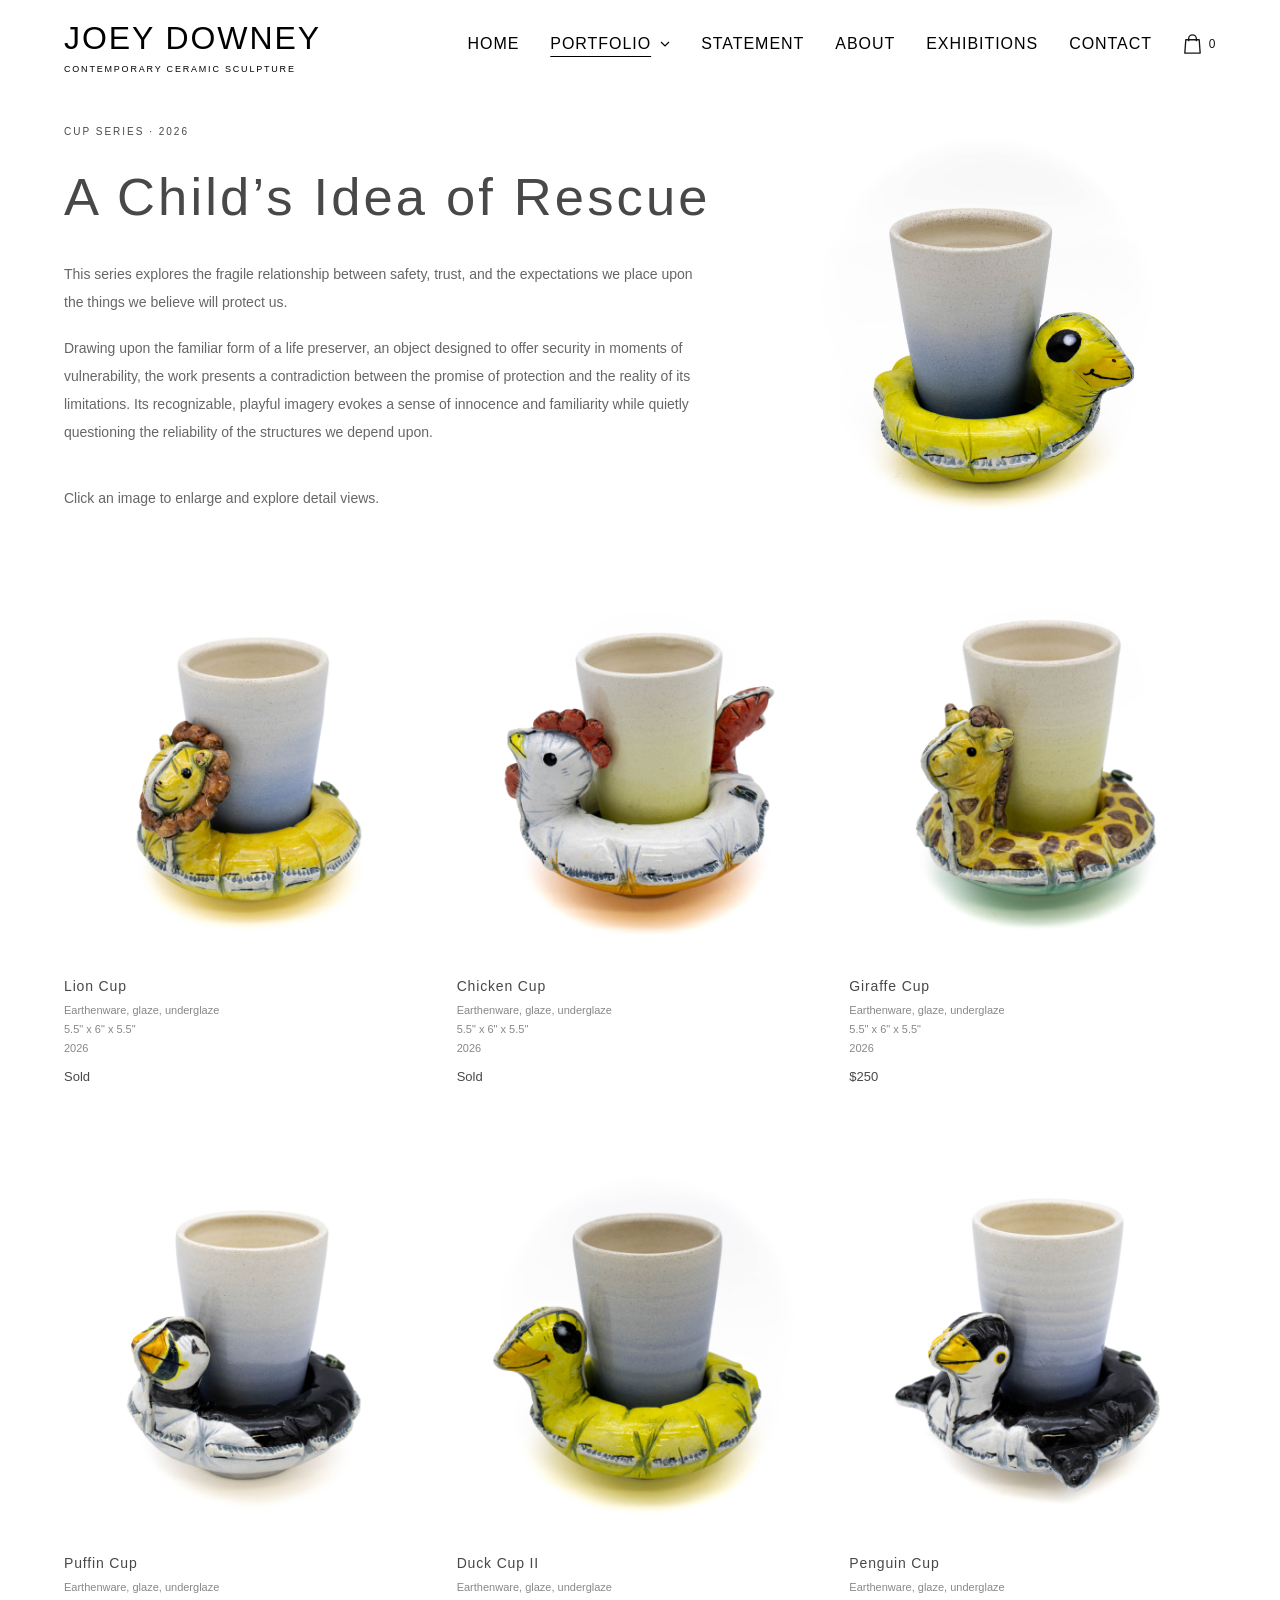
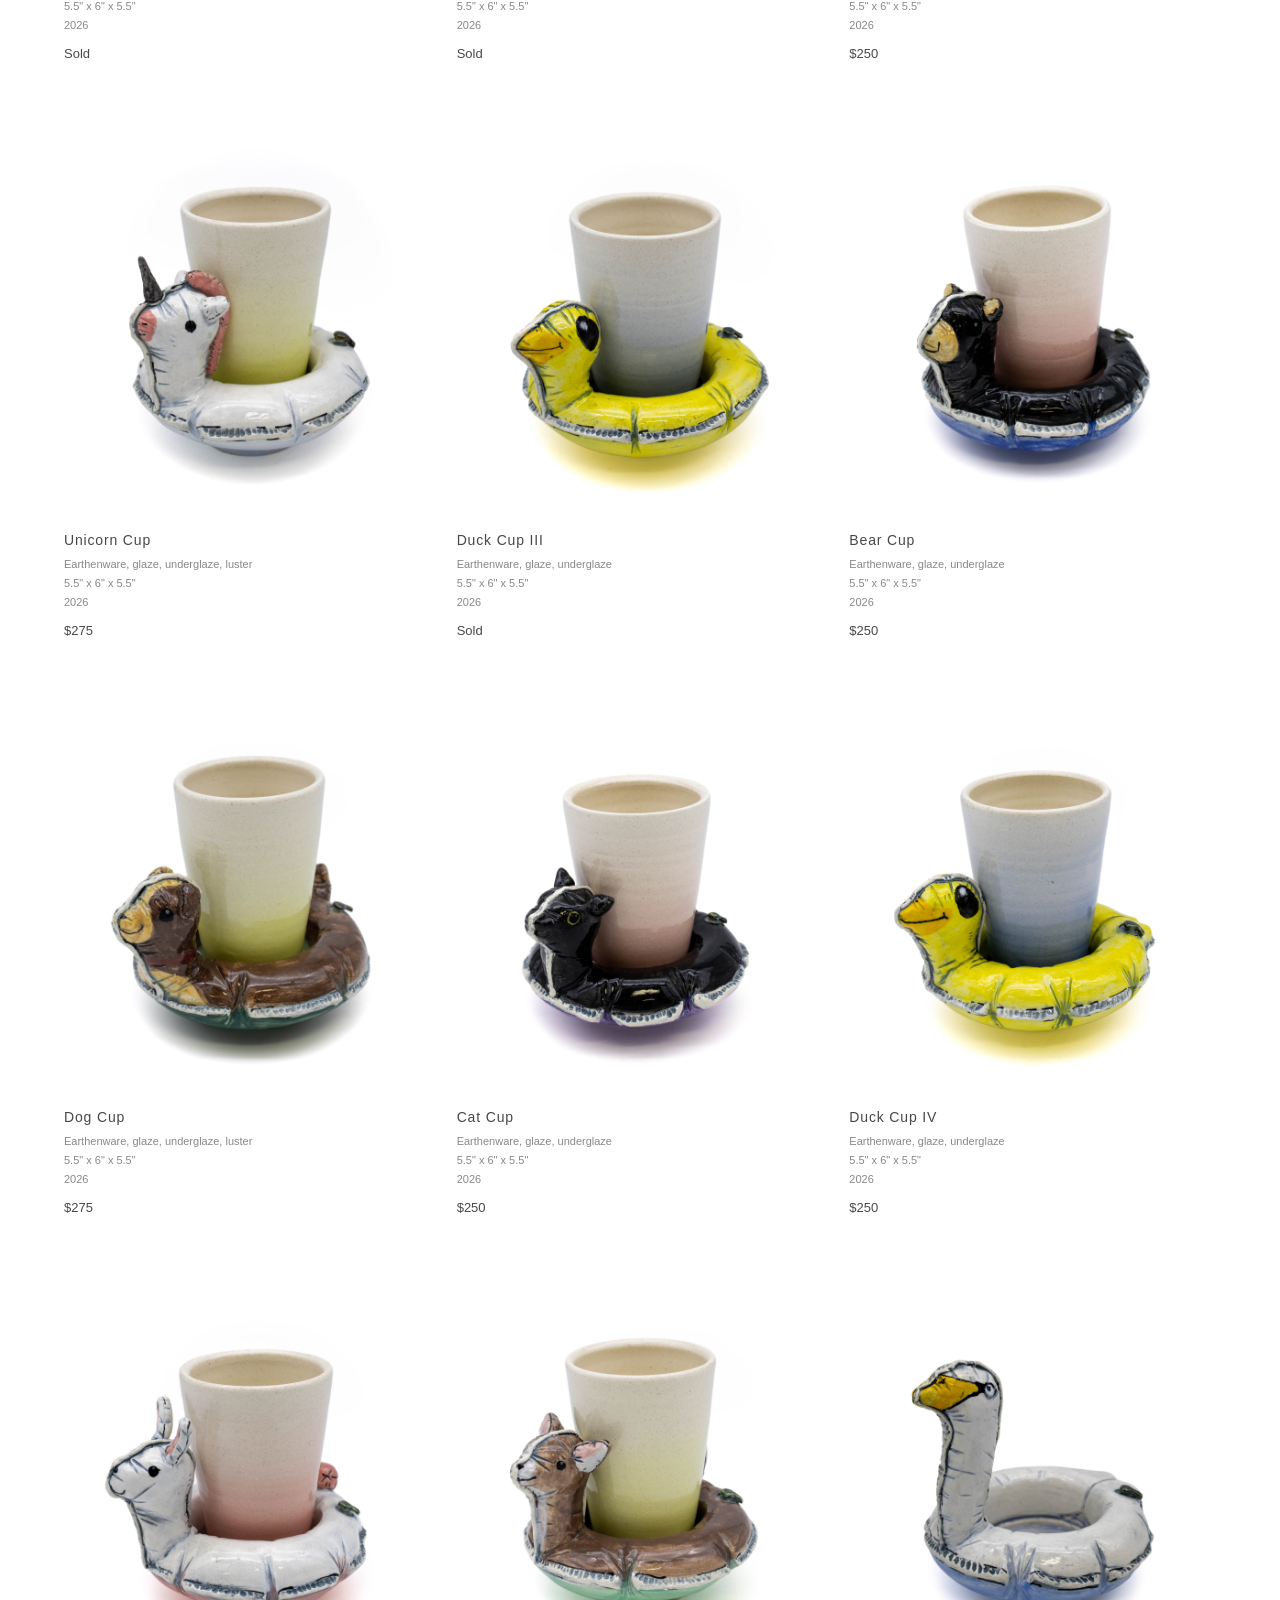
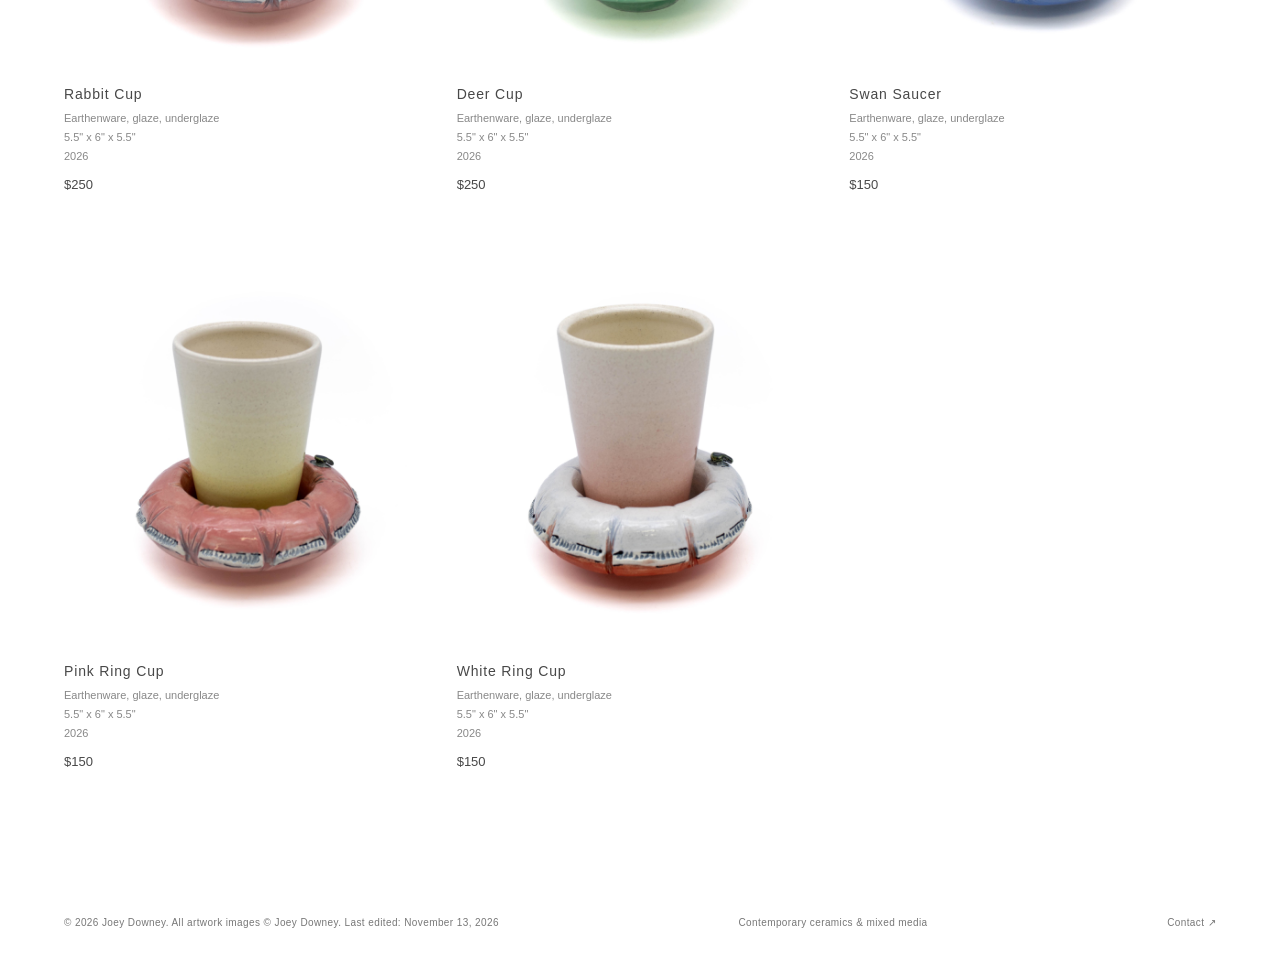
==== commit 6c3b36d2: "Mark Chicken Cup sold" ====
--- a/a-childs-idea-of-rescue.html
+++ b/a-childs-idea-of-rescue.html
@@ -2,7 +2,7 @@
 <html lang="en"><head><meta charset="utf-8"/><meta content="width=device-width,initial-scale=1" name="viewport"/><meta content="Ceramic cups by Joey Downey exploring safety, trust, and the promise of protection through the playful form of a life preserver." name="description"/><title>A Child’s Idea of Rescue | Joey Downey</title><link rel="icon" type="image/png" sizes="192x192" href="/favicon.png?v=jd-restored-20261031"/><link rel="apple-touch-icon" href="/favicon.png?v=jd-restored-20261031"/><style>500;600&family=Manrope:wght@400;500;600&display=swap');
 :root{--ink:#171717;--muted:#777;--border:#e7e7e7;--white:#fff}*{box-sizing:border-box}html{scroll-behavior:smooth}body{margin:0;background:#fff;color:var(--ink);font-family:Manrope,Arial,sans-serif;font-size:14px;line-height:1.75}a{color:inherit;text-decoration:none}a:hover{opacity:.6}img{display:block;max-width:100%}button{font:inherit}header{height:88px;border-bottom:1px solid var(--border);display:flex;align-items:center;justify-content:space-between;padding:0 5%;background:white;position:sticky;top:0;z-index:10}.brand{font-family:"Helvetica Neue",Helvetica,Arial,sans-serif;font-size:32px;letter-spacing:.06em;font-weight:200}.brand small{display:block;font-size:9px;font-weight:400;letter-spacing:.2em;color:var(--muted);text-transform:uppercase;margin-top:-4px}.nav{display:flex;gap:31px;align-items:center}.nav a{font-family:"Helvetica Neue",Helvetica,Arial,sans-serif;font-size:16px;font-weight:200;letter-spacing:.06em;text-transform:uppercase}.nav a.active{text-decoration:underline;text-underline-offset:7px}.menu{display:none;background:none;border:0;font-size:26px;cursor:pointer}.wrap{width:min(1300px,90%);margin:auto}.eyebrow{text-transform:uppercase;letter-spacing:.2em;font-size:10px;color:var(--muted);margin:0 0 24px}.home-hero{padding-top:80px;padding-bottom:105px;display:grid;grid-template-columns:40% 1fr;gap:6%;align-items:center}.home-hero h1{font-size:clamp(56px,8vw,125px);line-height:1.02;letter-spacing:-.07em;font-weight:400;margin:0 0 35px}.home-hero p.lead{max-width:360px;font-size:14px;color:#555;line-height:2}.home-image{height:610px;overflow:hidden}.home-image img{width:100%;height:100%;object-fit:contain}.arrow-link{display:inline-flex;gap:24px;align-items:center;font-size:11px;text-transform:uppercase;letter-spacing:.13em;border-bottom:1px solid #222;padding-bottom:10px;margin-top:21px}.section{padding:90px 0;border-top:1px solid var(--border)}.section-title{font-size:clamp(35px,5.5vw,70px);font-weight:400;letter-spacing:-.06em;line-height:1.15;margin:0 0 30px}.section-top{display:flex;justify-content:space-between;gap:35px;align-items:end;margin-bottom:40px}.section-top .section-title{margin:0}.section-top p{max-width:320px;color:#666;margin:0}.grid{display:grid;grid-template-columns:repeat(3,minmax(0,1fr));gap:55px 26px}.item img{height:390px;width:100%;object-fit:contain;background:#fff;transition:transform .25s}.item:hover img{transform:scale(1.025)}.item{cursor:pointer}.item-title{font-size:14px;font-weight:500;margin:17px 0 2px}.item-desc{color:#888;font-size:11px;margin:0}.split{display:grid;grid-template-columns:1fr 1fr;gap:10%;align-items:center}.split img{width:100%;height:530px;object-fit:contain}.split-text{max-width:550px}.split-text p{color:#555;line-height:2;font-size:14px}.quote{font-size:clamp(33px,5vw,76px);line-height:1.2;letter-spacing:-.05em;font-weight:400;max-width:950px;margin:0 0 34px}.statement-preview p{color:#666;max-width:640px}.events{border-top:1px solid var(--border)}.event{border-bottom:1px solid var(--border);padding:25px 0;display:grid;grid-template-columns:125px 1fr 235px;gap:20px;align-items:start}.event small,.event .place{color:#888;font-size:11px}.event h3{font-size:17px;font-weight:500;margin:0 0 5px}.event p{margin:0;color:#777;font-size:12px}.event .place{text-align:right}.page-hero{padding-top:85px;padding-bottom:70px}.page-hero h1{font-family:"Helvetica Neue",Helvetica,Arial,sans-serif;font-size:clamp(57px,9vw,125px);line-height:1.05;letter-spacing:.06em;font-weight:200;margin:0 0 20px}.page-hero p:last-child{max-width:570px;color:#666}.page-body{padding-bottom:110px}.prose{max-width:750px;font-size:16px;color:#484848;line-height:2.2}.prose p{margin:0 0 26px}.prose .quote{color:#171717;font-size:clamp(35px,6vw,78px);margin:0 0 60px}.about-layout{display:grid;grid-template-columns:42% 1fr;gap:9%;align-items:start}.portrait{width:100%;object-fit:cover;max-height:700px}.detail-heading{font-size:24px;font-weight:400;margin:50px 0 14px}.cvline{padding:16px 0;border-top:1px solid var(--border);font-size:13px}.cvline:last-child{border-bottom:1px solid var(--border)}.contact-email{font-size:clamp(27px,4.5vw,64px);letter-spacing:-.055em;overflow-wrap:anywhere;border-bottom:1px solid #222;display:inline-block;margin:45px 0}.contact-links{display:flex;gap:35px;font-size:12px;text-transform:uppercase;letter-spacing:.1em}.end-cta{padding:85px 0;border-top:1px solid var(--border)}.end-cta h2{font-size:clamp(32px,5vw,60px);font-weight:400;letter-spacing:-.055em;margin:0}.footer{border-top:1px solid var(--border);padding:30px 5%;display:flex;justify-content:space-between;gap:25px;color:#777;font-size:10px;letter-spacing:.04em}.lightbox{position:fixed;inset:0;z-index:99;background:rgba(255,255,255,.98);display:none;align-items:center;justify-content:center;flex-direction:column;padding:70px 5% 45px}.lightbox.show{display:flex}.lightbox img{max-width:90vw;max-height:75vh;object-fit:contain}.lightbox p{font-size:12px}.lightbox button{cursor:pointer;background:white;border:1px solid #ddd;padding:8px 15px}.lightbox .close{position:absolute;right:5%;top:25px;border:0;font-size:25px}.lightbox-controls{display:flex;gap:15px}@media(max-width:850px){header{height:72px}.menu{display:block}.nav{display:none;position:absolute;top:72px;left:0;right:0;flex-direction:column;align-items:flex-start;background:white;padding:24px 5%;border-bottom:1px solid #eee}.nav.open{display:flex}.home-hero{grid-template-columns:1fr;padding-top:50px;gap:35px}.home-image{height:480px}.grid{grid-template-columns:repeat(2,1fr)}.split,.about-layout{grid-template-columns:1fr;gap:35px}.split img{height:460px}.event{grid-template-columns:90px 1fr}.event .place{text-align:left;grid-column:2}.section{padding:70px 0}}@media(max-width:540px){.grid{grid-template-columns:1fr}.item img{height:440px}.section-top{display:block}.section-top p{margin-top:20px}.footer{flex-direction:column}.home-image{height:380px}.page-hero{padding-top:55px}.about-layout .portrait{max-height:470px}}
 .lightbox-images{display:flex;align-items:center;justify-content:center;gap:24px;width:100%;min-height:0}.lightbox-images img{min-width:0;max-width:100%;max-height:72vh;object-fit:contain}.lightbox-images.has-detail img{width:calc(50% - 12px)}.lightbox-images img[hidden]{display:none}@media(max-width:600px){.lightbox{overflow-y:auto}.lightbox-images.has-detail{flex-direction:column;gap:16px}.lightbox-images.has-detail img{width:100%;max-height:34vh}.lightbox-images:not(.has-detail) img{max-height:70vh}}#lb-caption{width:100%;max-width:900px;text-align:center;flex-shrink:0}#lb-title{font-weight:500;margin:14px 0 4px}#lb-details{font-size:12px;line-height:1.65;margin:0}#lb-details[hidden]{display:none}.lightbox{overflow-y:auto}.lightbox-images{flex:1;min-height:0}.lightbox-images img{max-height:60vh}@media(max-width:600px){.lightbox-images.has-detail img{max-height:27vh}.lightbox-images:not(.has-detail) img{max-height:55vh}}.lightbox-images.has-three img{width:calc((100% - 48px)/3)}@media(max-width:600px){.lightbox-images.has-three{flex-direction:row;flex-wrap:wrap;gap:12px}.lightbox-images.has-three img{width:calc(50% - 6px);max-height:24vh}.lightbox-images.has-three img:first-child{width:100%}}.page-hero h1,.home-hero h1{font-size:clamp(42px,6vw,76px);color:var(--ink)}h1,h2,h3,h4,h5,h6,p.eyebrow{color:var(--ink)}.page-hero h1,.home-hero h1,h1,h2,h3,h4,h5,h6,p.eyebrow{color:#484848}</style><style id="heading-typography">h1,h2,h3,h4,h5,h6{font-family:"Helvetica Neue",Helvetica,Arial,sans-serif!important;font-weight:200!important;letter-spacing:.06em!important}</style><style id="back-to-top-styles">.back-to-top{position:fixed;right:24px;bottom:24px;z-index:20;display:inline-flex;align-items:center;gap:10px;padding:12px 16px;border:1px solid #d9d9d9;background:#fff;color:#171717;box-shadow:0 2px 12px #0000000d;font:inherit;font-size:11px;letter-spacing:.06em;cursor:pointer}.back-to-top[hidden]{display:none}.back-to-top:hover{background:#f4f4f4}.back-to-top:focus-visible{outline:2px solid #171717;outline-offset:3px}@media(max-width:540px){.back-to-top{right:16px;bottom:16px}}</style>
-<style>.artwork-availability,.purchase-inquiry{display:block;margin:14px 0 0;font-size:11px;line-height:1.6;letter-spacing:.02em}.artwork-availability{color:#888}.purchase-inquiry{color:#333;text-decoration:underline;text-underline-offset:4px;width:fit-content;padding:4px 0}.purchase-inquiry:hover{color:#000}.purchase-inquiry:focus-visible{outline:2px solid #333;outline-offset:5px}#lb-availability{margin-top:16px}#lb-availability .purchase-inquiry{color:inherit;margin:0 auto;padding:0;font-size:12px;line-height:1.65;letter-spacing:normal}#lb-availability:empty{display:none}.artwork-nav{position:fixed;top:50%;transform:translateY(-50%);z-index:10;display:grid;place-items:center;width:46px;height:56px;padding:0;border:1px solid #ccc;border-radius:4px;background:#eee;color:#666;font-family:Arial,sans-serif;font-size:40px;line-height:1;cursor:pointer}.artwork-prev{left:16px}.artwork-next{right:16px}.artwork-nav:hover{background:#444;border-color:#444;color:#fff}.artwork-nav:focus-visible{outline:2px solid #888;outline-offset:4px}@media(max-width:600px){.artwork-nav{width:36px;height:46px;font-size:32px}.artwork-prev{left:8px}.artwork-next{right:8px}}</style><style id="home-nav-styles">.nav .home-nav{display:block;opacity:1;visibility:visible;flex-shrink:0}@keyframes home-nav-fade{from{opacity:0}to{opacity:1}}.home-nav-enter .nav a,.home-nav-enter header>.brand{animation:home-nav-fade 1.2s ease}@media(min-width:851px) and (max-width:1100px){header .brand{font-size:26px}.nav{gap:16px}.nav a{font-size:13px}}@media(prefers-reduced-motion:reduce){.nav .home-nav,.home-nav-enter .nav a,.home-nav-enter header>.brand{animation:none}}</style><style id="home-return-fade">.home-nav-leave header>.brand,.home-nav-leave .nav a{animation:none!important;opacity:0;transition:opacity .4s ease}@media(prefers-reduced-motion:reduce){.home-nav-leave header>.brand,.home-nav-leave .nav a{transition:none}}</style><style id="home-transition-pending">.home-nav-pending header>.brand,.home-nav-pending .nav a{opacity:0}@media(prefers-reduced-motion:reduce){.home-nav-pending header>.brand,.home-nav-pending .nav a{opacity:1}}</style><link rel="stylesheet" href="navigation.css?v=1"/><script src="navigation.js?v=3"></script><style>.lightbox-images.has-many{display:grid;grid-template-columns:repeat(3,minmax(0,1fr));gap:16px;flex:0 0 auto}.lightbox-images.has-many img,.lightbox-images.has-many img:first-child{width:100%;height:25vh;max-height:25vh}@media(max-width:600px){.lightbox-images.has-many{grid-template-columns:repeat(2,minmax(0,1fr));gap:10px}.lightbox-images.has-many img,.lightbox-images.has-many img:first-child{height:19vh;max-height:19vh}}</style><style>.item-price{display:inline-block;margin-top:8px;color:#484848;font-size:13px;font-weight:500}</style><link rel="stylesheet" href="shop.css?v=7"/><script defer src="shop-catalog.js?v=duck-iii-sold"></script><script defer src="shop.js?v=6"></script><style id="collection-example-layout">.collection-overview{display:grid;grid-template-columns:minmax(0,1.45fr) minmax(0,1fr);gap:5%;align-items:center}.collection-copy{min-width:0}.hero-duck-example{min-width:0}.hero-duck-example .item img{width:100%;height:420px;object-fit:contain;background:#fff}.hero-duck-example .item:focus-visible{outline:2px solid #484848;outline-offset:6px}.hero-duck-example [hidden]{display:none!important}@media(max-width:850px){.collection-overview{grid-template-columns:1fr;gap:24px}.hero-duck-example{width:min(420px,100%);margin:auto}.hero-duck-example .item img{height:340px}}@media(max-width:540px){.hero-duck-example .item img{height:300px}}</style><style>.collection-copy .rescue-title{white-space:nowrap;font-size:clamp(18px,3vw,70px);max-width:100%}</style><style id="aligned-collection-headings">.page-hero{padding-top:35px}.collection-overview{align-items:start}</style></head><body><header><a class="brand" href="index.html">JOEY DOWNEY<small>Contemporary ceramic sculpture</small></a><button aria-expanded="false" aria-label="Toggle menu" class="menu">☰</button><nav class="nav"><a class="home-nav" href="index.html">Home</a><details class="portfolio-menu"><summary class="active">Portfolio <svg aria-hidden="true" width="10" height="6" viewBox="0 0 10 6" fill="none"><path d="m1 1 4 4 4-4" stroke="currentColor" stroke-width="1.2"/></svg></summary><div class="portfolio-options"><a href="portfolio.html">Portfolio</a><a href="a-childs-idea-of-rescue.html" aria-current="page">A Child’s Idea of Rescue</a><a href="undercurrents.html">Undercurrents</a></div></details><a class="" href="statement.html">Statement</a><a class="" href="about.html">About</a><a class="" href="exhibitions.html">Exhibitions</a><a class="" href="contact.html">Contact</a></nav></header><main><div class="wrap"><section class="page-hero rescue-hero" style="padding-bottom:24px"><div class="collection-overview"><div class="collection-copy"><p class="eyebrow">Cup Series · 2026</p><h1 class="rescue-title">A Child’s Idea of Rescue</h1><div class="rescue-introduction"><p>This series explores the fragile relationship between safety, trust, and the expectations we place upon the things we believe will protect us.</p><p>Drawing upon the familiar form of a life preserver, an object designed to offer security in moments of vulnerability, the work presents a contradiction between the promise of protection and the reality of its limitations. Its recognizable, playful imagery evokes a sense of innocence and familiarity while quietly questioning the reliability of the structures we depend upon.</p></div><p style="margin-top:40px">Click an image to enlarge and explore detail views.</p></div><div class="artwork-card hero-duck-example"><article aria-label="View Duck Cup I" class="item" data-full="cups/IMG_8670.jpg" data-detail="cups/IMG_8671.jpg" data-third="cups/IMG_8672.jpg" data-title="Duck Cup I" role="button" tabindex="0"><img alt="Duck Cup I by Joey Downey, with the yellow duck facing right" loading="eager" src="assets/cups/IMG_8670.jpg"/><h3 class="item-title" hidden>Duck Cup I</h3><p class="item-desc" hidden>Earthenware, glaze, underglaze<br/>5.5&quot; x 6&quot; x 5.5&quot;<br/>2026<br/><span class="item-price">NFS</span></p></article></div></div></section><section class="page-body" aria-label="Cup collection"><div class="grid"><div class="artwork-card"><article class="item" role="button" tabindex="0" aria-label="View Lion Cup" data-title="Lion Cup" data-full="cups/IMG_8681.jpg" data-detail="cups/IMG_8682.jpg" data-third="cups/IMG_8683.jpg"><img alt="Lion Cup by Joey Downey" loading="lazy" src="assets/cups/IMG_8681.jpg"/><h3 class="item-title">Lion Cup</h3><p class="item-desc">Earthenware, glaze, underglaze<br/>5.5&quot; x 6&quot; x 5.5&quot;<br/>2026<br/><span class="item-price">Sold</span></p></article></div><div class="artwork-card"><article class="item" role="button" tabindex="0" aria-label="View Chicken Cup" data-title="Chicken Cup" data-full="cups/IMG_8720.jpg" data-detail="cups/IMG_8722.jpg" data-third="cups/IMG_8721.jpg"><img alt="Chicken Cup by Joey Downey" loading="lazy" src="assets/cups/IMG_8720.jpg"/><h3 class="item-title">Chicken Cup</h3><p class="item-desc">Earthenware, glaze, underglaze<br/>5.5&quot; x 6&quot; x 5.5&quot;<br/>2026<br/><span class="item-price">$250</span></p></article></div><div class="artwork-card"><article class="item" role="button" tabindex="0" aria-label="View Giraffe Cup" data-title="Giraffe Cup" data-full="cups/IMG_8689.jpg" data-detail="cups/IMG_8690.jpg"><img alt="Giraffe Cup by Joey Downey" loading="lazy" src="assets/cups/IMG_8689.jpg"/><h3 class="item-title">Giraffe Cup</h3><p class="item-desc">Earthenware, glaze, underglaze<br/>5.5&quot; x 6&quot; x 5.5&quot;<br/>2026<br/><span class="item-price">$250</span></p></article></div><div class="artwork-card"><article class="item" role="button" tabindex="0" aria-label="View Puffin Cup" data-title="Puffin Cup" data-full="cups/IMG_8684.jpg" data-detail="cups/IMG_8686.jpg"><img alt="Puffin Cup by Joey Downey" loading="lazy" src="assets/cups/IMG_8684.jpg"/><h3 class="item-title">Puffin Cup</h3><p class="item-desc">Earthenware, glaze, underglaze<br/>5.5&quot; x 6&quot; x 5.5&quot;<br/>2026<br/><span class="item-price">Sold</span></p></article></div><div class="artwork-card"><article class="item" role="button" tabindex="0" aria-label="View Duck Cup II" data-title="Duck Cup II" data-full="cups/IMG_8679.jpg" data-detail="cups/IMG_8680.jpg"><img alt="Duck Cup II by Joey Downey" loading="lazy" src="assets/cups/IMG_8679.jpg"/><h3 class="item-title">Duck Cup II</h3><p class="item-desc">Earthenware, glaze, underglaze<br/>5.5&quot; x 6&quot; x 5.5&quot;<br/>2026<br/><span class="item-price">Sold</span></p></article></div><div class="artwork-card"><article class="item" role="button" tabindex="0" aria-label="View Penguin Cup" data-title="Penguin Cup" data-full="cups/IMG_8687.jpg" data-detail="cups/IMG_8688.jpg"><img alt="Penguin Cup by Joey Downey" loading="lazy" src="assets/cups/IMG_8687.jpg"/><h3 class="item-title">Penguin Cup</h3><p class="item-desc">Earthenware, glaze, underglaze<br/>5.5&quot; x 6&quot; x 5.5&quot;<br/>2026<br/><span class="item-price">$250</span></p></article></div><div class="artwork-card"><article class="item" role="button" tabindex="0" aria-label="View Unicorn Cup" data-title="Unicorn Cup" data-full="cups/IMG_8694.jpg" data-detail="cups/IMG_8696.jpg" data-third="cups/IMG_8695.jpg"><img alt="Unicorn Cup by Joey Downey" loading="lazy" src="assets/cups/IMG_8694.jpg"/><h3 class="item-title">Unicorn Cup</h3><p class="item-desc">Earthenware, glaze, underglaze, luster<br/>5.5&quot; x 6&quot; x 5.5&quot;<br/>2026<br/><span class="item-price">$275</span></p></article></div><div class="artwork-card"><article class="item" role="button" tabindex="0" aria-label="View Duck Cup III" data-title="Duck Cup III" data-full="cups/IMG_8691.jpg" data-detail="cups/IMG_8692.jpg"><img alt="Duck Cup III by Joey Downey" loading="lazy" src="assets/cups/IMG_8691.jpg"/><h3 class="item-title">Duck Cup III</h3><p class="item-desc">Earthenware, glaze, underglaze<br/>5.5&quot; x 6&quot; x 5.5&quot;<br/>2026<br/><span class="item-price">Sold</span></p></article></div><div class="artwork-card"><article class="item" role="button" tabindex="0" aria-label="View Bear Cup" data-title="Bear Cup" data-full="cups/IMG_8702.jpg" data-detail="cups/IMG_8703.jpg"><img alt="Bear Cup by Joey Downey" loading="lazy" src="assets/cups/IMG_8702.jpg"/><h3 class="item-title">Bear Cup</h3><p class="item-desc">Earthenware, glaze, underglaze<br/>5.5&quot; x 6&quot; x 5.5&quot;<br/>2026<br/><span class="item-price">$250</span></p></article></div><div class="artwork-card"><article class="item" role="button" tabindex="0" aria-label="View Dog Cup" data-title="Dog Cup" data-full="cups/IMG_8709.jpg" data-detail="cups/IMG_8711.jpg" data-third="cups/IMG_8710.jpg"><img alt="Dog Cup by Joey Downey" loading="lazy" src="assets/cups/IMG_8709.jpg"/><h3 class="item-title">Dog Cup</h3><p class="item-desc">Earthenware, glaze, underglaze, luster<br/>5.5&quot; x 6&quot; x 5.5&quot;<br/>2026<br/><span class="item-price">$275</span></p></article></div><div class="artwork-card"><article class="item" role="button" tabindex="0" aria-label="View Cat Cup" data-title="Cat Cup" data-full="cups/IMG_8704.jpg" data-detail="cups/IMG_8705.jpg"><img alt="Cat Cup by Joey Downey" loading="lazy" src="assets/cups/IMG_8704.jpg"/><h3 class="item-title">Cat Cup</h3><p class="item-desc">Earthenware, glaze, underglaze<br/>5.5&quot; x 6&quot; x 5.5&quot;<br/>2026<br/><span class="item-price">$250</span></p></article></div><div class="artwork-card"><article class="item" role="button" tabindex="0" aria-label="View Duck Cup IV" data-title="Duck Cup IV" data-full="cups/IMG_8707.jpg" data-detail="cups/IMG_8708.jpg"><img alt="Duck Cup IV by Joey Downey" loading="lazy" src="assets/cups/IMG_8707.jpg"/><h3 class="item-title">Duck Cup IV</h3><p class="item-desc">Earthenware, glaze, underglaze<br/>5.5&quot; x 6&quot; x 5.5&quot;<br/>2026<br/><span class="item-price">$250</span></p></article></div><div class="artwork-card"><article class="item" role="button" tabindex="0" aria-label="View Rabbit Cup" data-title="Rabbit Cup" data-full="cups/IMG_8718.jpg" data-detail="cups/IMG_8719.jpg" data-third="cups/IMG_8717.jpg"><img alt="Rabbit Cup by Joey Downey" loading="lazy" src="assets/cups/IMG_8718.jpg"/><h3 class="item-title">Rabbit Cup</h3><p class="item-desc">Earthenware, glaze, underglaze<br/>5.5&quot; x 6&quot; x 5.5&quot;<br/>2026<br/><span class="item-price">$250</span></p></article></div><div class="artwork-card"><article class="item" role="button" tabindex="0" aria-label="View Deer Cup" data-title="Deer Cup" data-full="cups/IMG_8712.jpg" data-detail="cups/IMG_8715.jpg" data-third="cups/IMG_8714.jpg"><img alt="Deer Cup by Joey Downey" loading="lazy" src="assets/cups/IMG_8712.jpg"/><h3 class="item-title">Deer Cup</h3><p class="item-desc">Earthenware, glaze, underglaze<br/>5.5&quot; x 6&quot; x 5.5&quot;<br/>2026<br/><span class="item-price">$250</span></p></article></div><div class="artwork-card"><article class="item" role="button" tabindex="0" aria-label="View Swan Saucer" data-title="Swan Saucer" data-full="cups/IMG_8693.jpg"><img alt="Swan Saucer by Joey Downey" loading="lazy" src="assets/cups/IMG_8693.jpg?v=20261112-edited-2"/><h3 class="item-title">Swan Saucer</h3><p class="item-desc">Earthenware, glaze, underglaze<br/>5.5&quot; x 6&quot; x 5.5&quot;<br/>2026<br/><span class="item-price">$150</span></p></article></div><div class="artwork-card"><article class="item" role="button" tabindex="0" aria-label="View Pink Ring Cup" data-title="Pink Ring Cup" data-full="cups/IMG_8699.jpg" data-detail="cups/IMG_8698.jpg"><img alt="Pink Ring Cup by Joey Downey" loading="lazy" src="assets/cups/IMG_8699.jpg"/><h3 class="item-title">Pink Ring Cup</h3><p class="item-desc">Earthenware, glaze, underglaze<br/>5.5&quot; x 6&quot; x 5.5&quot;<br/>2026<br/><span class="item-price">$150</span></p></article></div><div class="artwork-card"><article class="item" role="button" tabindex="0" aria-label="View White Ring Cup" data-title="White Ring Cup" data-full="cups/IMG_8700.jpg" data-detail="cups/IMG_8701.jpg"><img alt="White Ring Cup by Joey Downey" loading="lazy" src="assets/cups/IMG_8700.jpg"/><h3 class="item-title">White Ring Cup</h3><p class="item-desc">Earthenware, glaze, underglaze<br/>5.5&quot; x 6&quot; x 5.5&quot;<br/>2026<br/><span class="item-price">$150</span></p></article></div></div></section></div><div aria-label="Artwork image viewer" class="lightbox" id="lightbox" role="dialog"><button aria-label="Close" class="close">×</button><button type="button" class="artwork-nav artwork-prev" aria-label="Previous artwork"><svg aria-hidden="true" focusable="false" width="20" height="28" viewBox="0 0 20 28" fill="none" stroke="currentColor" stroke-width="2" stroke-linecap="round" stroke-linejoin="round"><path d="m14 5-9 9 9 9"/></svg></button><button type="button" class="artwork-nav artwork-next" aria-label="Next artwork"><svg aria-hidden="true" focusable="false" width="20" height="28" viewBox="0 0 20 28" fill="none" stroke="currentColor" stroke-width="2" stroke-linecap="round" stroke-linejoin="round"><path d="m6 5 9 9-9 9"/></svg></button><div class="lightbox-images"><img alt="Artwork enlarged" id="lb-img"/><img alt="Artwork detail" id="lb-detail-img" hidden=""/><img alt="Artwork additional view" id="lb-third-img" hidden=""/></div><div id="lb-caption"><p id="lb-title"></p><p id="lb-details"></p><div id="lb-availability"></div></div></div></main><footer class="footer"><span>© 2026 Joey Downey. All artwork images © Joey Downey. <span class="last-edited">Last edited: <time datetime="2026-11-13">November 13, 2026</time></span></span><span>Contemporary ceramics &amp; mixed media</span><a href="mailto:joeydowneyart@gmail.com">Contact ↗︎</a></footer><script>const ART_IMAGES={"cups/IMG_8679.jpg":"assets/cups/IMG_8679.jpg","cups/IMG_8680.jpg":"assets/cups/IMG_8680.jpg","cups/IMG_8681.jpg":"assets/cups/IMG_8681.jpg","cups/IMG_8682.jpg":"assets/cups/IMG_8682.jpg","cups/IMG_8683.jpg":"assets/cups/IMG_8683.jpg","cups/IMG_8684.jpg":"assets/cups/IMG_8684.jpg","cups/IMG_8686.jpg":"assets/cups/IMG_8686.jpg","cups/IMG_8687.jpg":"assets/cups/IMG_8687.jpg","cups/IMG_8688.jpg":"assets/cups/IMG_8688.jpg","cups/IMG_8689.jpg":"assets/cups/IMG_8689.jpg","cups/IMG_8690.jpg":"assets/cups/IMG_8690.jpg","cups/IMG_8691.jpg":"assets/cups/IMG_8691.jpg","cups/IMG_8692.jpg":"assets/cups/IMG_8692.jpg","cups/IMG_8693.jpg":"assets/cups/IMG_8693.jpg?v=20261112-edited-2","cups/IMG_8694.jpg":"assets/cups/IMG_8694.jpg","cups/IMG_8696.jpg":"assets/cups/IMG_8696.jpg","cups/IMG_8695.jpg":"assets/cups/IMG_8695.jpg","cups/IMG_8699.jpg":"assets/cups/IMG_8699.jpg","cups/IMG_8698.jpg":"assets/cups/IMG_8698.jpg","cups/IMG_8700.jpg":"assets/cups/IMG_8700.jpg","cups/IMG_8701.jpg":"assets/cups/IMG_8701.jpg","cups/IMG_8702.jpg":"assets/cups/IMG_8702.jpg","cups/IMG_8703.jpg":"assets/cups/IMG_8703.jpg","cups/IMG_8704.jpg":"assets/cups/IMG_8704.jpg","cups/IMG_8705.jpg":"assets/cups/IMG_8705.jpg","cups/IMG_8707.jpg":"assets/cups/IMG_8707.jpg","cups/IMG_8708.jpg":"assets/cups/IMG_8708.jpg","cups/IMG_8709.jpg":"assets/cups/IMG_8709.jpg","cups/IMG_8711.jpg":"assets/cups/IMG_8711.jpg","cups/IMG_8710.jpg":"assets/cups/IMG_8710.jpg?v=20261112-edited-2","cups/IMG_8712.jpg":"assets/cups/IMG_8712.jpg","cups/IMG_8715.jpg":"assets/cups/IMG_8715.jpg","cups/IMG_8714.jpg":"assets/cups/IMG_8714.jpg","cups/IMG_8718.jpg":"assets/cups/IMG_8718.jpg","cups/IMG_8719.jpg":"assets/cups/IMG_8719.jpg","cups/IMG_8717.jpg":"assets/cups/IMG_8717.jpg","cups/IMG_8720.jpg":"assets/cups/IMG_8720.jpg","cups/IMG_8722.jpg":"assets/cups/IMG_8722.jpg","cups/IMG_8721.jpg":"assets/cups/IMG_8721.jpg","cups/IMG_8670.jpg":"assets/cups/IMG_8670.jpg","cups/IMG_8671.jpg":"assets/cups/IMG_8671.jpg?v=cover-60112f2115","cups/IMG_8672.jpg":"assets/cups/IMG_8672.jpg"};
+<style>.artwork-availability,.purchase-inquiry{display:block;margin:14px 0 0;font-size:11px;line-height:1.6;letter-spacing:.02em}.artwork-availability{color:#888}.purchase-inquiry{color:#333;text-decoration:underline;text-underline-offset:4px;width:fit-content;padding:4px 0}.purchase-inquiry:hover{color:#000}.purchase-inquiry:focus-visible{outline:2px solid #333;outline-offset:5px}#lb-availability{margin-top:16px}#lb-availability .purchase-inquiry{color:inherit;margin:0 auto;padding:0;font-size:12px;line-height:1.65;letter-spacing:normal}#lb-availability:empty{display:none}.artwork-nav{position:fixed;top:50%;transform:translateY(-50%);z-index:10;display:grid;place-items:center;width:46px;height:56px;padding:0;border:1px solid #ccc;border-radius:4px;background:#eee;color:#666;font-family:Arial,sans-serif;font-size:40px;line-height:1;cursor:pointer}.artwork-prev{left:16px}.artwork-next{right:16px}.artwork-nav:hover{background:#444;border-color:#444;color:#fff}.artwork-nav:focus-visible{outline:2px solid #888;outline-offset:4px}@media(max-width:600px){.artwork-nav{width:36px;height:46px;font-size:32px}.artwork-prev{left:8px}.artwork-next{right:8px}}</style><style id="home-nav-styles">.nav .home-nav{display:block;opacity:1;visibility:visible;flex-shrink:0}@keyframes home-nav-fade{from{opacity:0}to{opacity:1}}.home-nav-enter .nav a,.home-nav-enter header>.brand{animation:home-nav-fade 1.2s ease}@media(min-width:851px) and (max-width:1100px){header .brand{font-size:26px}.nav{gap:16px}.nav a{font-size:13px}}@media(prefers-reduced-motion:reduce){.nav .home-nav,.home-nav-enter .nav a,.home-nav-enter header>.brand{animation:none}}</style><style id="home-return-fade">.home-nav-leave header>.brand,.home-nav-leave .nav a{animation:none!important;opacity:0;transition:opacity .4s ease}@media(prefers-reduced-motion:reduce){.home-nav-leave header>.brand,.home-nav-leave .nav a{transition:none}}</style><style id="home-transition-pending">.home-nav-pending header>.brand,.home-nav-pending .nav a{opacity:0}@media(prefers-reduced-motion:reduce){.home-nav-pending header>.brand,.home-nav-pending .nav a{opacity:1}}</style><link rel="stylesheet" href="navigation.css?v=1"/><script src="navigation.js?v=3"></script><style>.lightbox-images.has-many{display:grid;grid-template-columns:repeat(3,minmax(0,1fr));gap:16px;flex:0 0 auto}.lightbox-images.has-many img,.lightbox-images.has-many img:first-child{width:100%;height:25vh;max-height:25vh}@media(max-width:600px){.lightbox-images.has-many{grid-template-columns:repeat(2,minmax(0,1fr));gap:10px}.lightbox-images.has-many img,.lightbox-images.has-many img:first-child{height:19vh;max-height:19vh}}</style><style>.item-price{display:inline-block;margin-top:8px;color:#484848;font-size:13px;font-weight:500}</style><link rel="stylesheet" href="shop.css?v=7"/><script defer src="shop-catalog.js?v=chicken-sold"></script><script defer src="shop.js?v=6"></script><style id="collection-example-layout">.collection-overview{display:grid;grid-template-columns:minmax(0,1.45fr) minmax(0,1fr);gap:5%;align-items:center}.collection-copy{min-width:0}.hero-duck-example{min-width:0}.hero-duck-example .item img{width:100%;height:420px;object-fit:contain;background:#fff}.hero-duck-example .item:focus-visible{outline:2px solid #484848;outline-offset:6px}.hero-duck-example [hidden]{display:none!important}@media(max-width:850px){.collection-overview{grid-template-columns:1fr;gap:24px}.hero-duck-example{width:min(420px,100%);margin:auto}.hero-duck-example .item img{height:340px}}@media(max-width:540px){.hero-duck-example .item img{height:300px}}</style><style>.collection-copy .rescue-title{white-space:nowrap;font-size:clamp(18px,3vw,70px);max-width:100%}</style><style id="aligned-collection-headings">.page-hero{padding-top:35px}.collection-overview{align-items:start}</style></head><body><header><a class="brand" href="index.html">JOEY DOWNEY<small>Contemporary ceramic sculpture</small></a><button aria-expanded="false" aria-label="Toggle menu" class="menu">☰</button><nav class="nav"><a class="home-nav" href="index.html">Home</a><details class="portfolio-menu"><summary class="active">Portfolio <svg aria-hidden="true" width="10" height="6" viewBox="0 0 10 6" fill="none"><path d="m1 1 4 4 4-4" stroke="currentColor" stroke-width="1.2"/></svg></summary><div class="portfolio-options"><a href="portfolio.html">Portfolio</a><a href="a-childs-idea-of-rescue.html" aria-current="page">A Child’s Idea of Rescue</a><a href="undercurrents.html">Undercurrents</a></div></details><a class="" href="statement.html">Statement</a><a class="" href="about.html">About</a><a class="" href="exhibitions.html">Exhibitions</a><a class="" href="contact.html">Contact</a></nav></header><main><div class="wrap"><section class="page-hero rescue-hero" style="padding-bottom:24px"><div class="collection-overview"><div class="collection-copy"><p class="eyebrow">Cup Series · 2026</p><h1 class="rescue-title">A Child’s Idea of Rescue</h1><div class="rescue-introduction"><p>This series explores the fragile relationship between safety, trust, and the expectations we place upon the things we believe will protect us.</p><p>Drawing upon the familiar form of a life preserver, an object designed to offer security in moments of vulnerability, the work presents a contradiction between the promise of protection and the reality of its limitations. Its recognizable, playful imagery evokes a sense of innocence and familiarity while quietly questioning the reliability of the structures we depend upon.</p></div><p style="margin-top:40px">Click an image to enlarge and explore detail views.</p></div><div class="artwork-card hero-duck-example"><article aria-label="View Duck Cup I" class="item" data-full="cups/IMG_8670.jpg" data-detail="cups/IMG_8671.jpg" data-third="cups/IMG_8672.jpg" data-title="Duck Cup I" role="button" tabindex="0"><img alt="Duck Cup I by Joey Downey, with the yellow duck facing right" loading="eager" src="assets/cups/IMG_8670.jpg"/><h3 class="item-title" hidden>Duck Cup I</h3><p class="item-desc" hidden>Earthenware, glaze, underglaze<br/>5.5&quot; x 6&quot; x 5.5&quot;<br/>2026<br/><span class="item-price">NFS</span></p></article></div></div></section><section class="page-body" aria-label="Cup collection"><div class="grid"><div class="artwork-card"><article class="item" role="button" tabindex="0" aria-label="View Lion Cup" data-title="Lion Cup" data-full="cups/IMG_8681.jpg" data-detail="cups/IMG_8682.jpg" data-third="cups/IMG_8683.jpg"><img alt="Lion Cup by Joey Downey" loading="lazy" src="assets/cups/IMG_8681.jpg"/><h3 class="item-title">Lion Cup</h3><p class="item-desc">Earthenware, glaze, underglaze<br/>5.5&quot; x 6&quot; x 5.5&quot;<br/>2026<br/><span class="item-price">Sold</span></p></article></div><div class="artwork-card"><article class="item" role="button" tabindex="0" aria-label="View Chicken Cup" data-title="Chicken Cup" data-full="cups/IMG_8720.jpg" data-detail="cups/IMG_8722.jpg" data-third="cups/IMG_8721.jpg"><img alt="Chicken Cup by Joey Downey" loading="lazy" src="assets/cups/IMG_8720.jpg"/><h3 class="item-title">Chicken Cup</h3><p class="item-desc">Earthenware, glaze, underglaze<br/>5.5&quot; x 6&quot; x 5.5&quot;<br/>2026<br/><span class="item-price">Sold</span></p></article></div><div class="artwork-card"><article class="item" role="button" tabindex="0" aria-label="View Giraffe Cup" data-title="Giraffe Cup" data-full="cups/IMG_8689.jpg" data-detail="cups/IMG_8690.jpg"><img alt="Giraffe Cup by Joey Downey" loading="lazy" src="assets/cups/IMG_8689.jpg"/><h3 class="item-title">Giraffe Cup</h3><p class="item-desc">Earthenware, glaze, underglaze<br/>5.5&quot; x 6&quot; x 5.5&quot;<br/>2026<br/><span class="item-price">$250</span></p></article></div><div class="artwork-card"><article class="item" role="button" tabindex="0" aria-label="View Puffin Cup" data-title="Puffin Cup" data-full="cups/IMG_8684.jpg" data-detail="cups/IMG_8686.jpg"><img alt="Puffin Cup by Joey Downey" loading="lazy" src="assets/cups/IMG_8684.jpg"/><h3 class="item-title">Puffin Cup</h3><p class="item-desc">Earthenware, glaze, underglaze<br/>5.5&quot; x 6&quot; x 5.5&quot;<br/>2026<br/><span class="item-price">Sold</span></p></article></div><div class="artwork-card"><article class="item" role="button" tabindex="0" aria-label="View Duck Cup II" data-title="Duck Cup II" data-full="cups/IMG_8679.jpg" data-detail="cups/IMG_8680.jpg"><img alt="Duck Cup II by Joey Downey" loading="lazy" src="assets/cups/IMG_8679.jpg"/><h3 class="item-title">Duck Cup II</h3><p class="item-desc">Earthenware, glaze, underglaze<br/>5.5&quot; x 6&quot; x 5.5&quot;<br/>2026<br/><span class="item-price">Sold</span></p></article></div><div class="artwork-card"><article class="item" role="button" tabindex="0" aria-label="View Penguin Cup" data-title="Penguin Cup" data-full="cups/IMG_8687.jpg" data-detail="cups/IMG_8688.jpg"><img alt="Penguin Cup by Joey Downey" loading="lazy" src="assets/cups/IMG_8687.jpg"/><h3 class="item-title">Penguin Cup</h3><p class="item-desc">Earthenware, glaze, underglaze<br/>5.5&quot; x 6&quot; x 5.5&quot;<br/>2026<br/><span class="item-price">$250</span></p></article></div><div class="artwork-card"><article class="item" role="button" tabindex="0" aria-label="View Unicorn Cup" data-title="Unicorn Cup" data-full="cups/IMG_8694.jpg" data-detail="cups/IMG_8696.jpg" data-third="cups/IMG_8695.jpg"><img alt="Unicorn Cup by Joey Downey" loading="lazy" src="assets/cups/IMG_8694.jpg"/><h3 class="item-title">Unicorn Cup</h3><p class="item-desc">Earthenware, glaze, underglaze, luster<br/>5.5&quot; x 6&quot; x 5.5&quot;<br/>2026<br/><span class="item-price">$275</span></p></article></div><div class="artwork-card"><article class="item" role="button" tabindex="0" aria-label="View Duck Cup III" data-title="Duck Cup III" data-full="cups/IMG_8691.jpg" data-detail="cups/IMG_8692.jpg"><img alt="Duck Cup III by Joey Downey" loading="lazy" src="assets/cups/IMG_8691.jpg"/><h3 class="item-title">Duck Cup III</h3><p class="item-desc">Earthenware, glaze, underglaze<br/>5.5&quot; x 6&quot; x 5.5&quot;<br/>2026<br/><span class="item-price">Sold</span></p></article></div><div class="artwork-card"><article class="item" role="button" tabindex="0" aria-label="View Bear Cup" data-title="Bear Cup" data-full="cups/IMG_8702.jpg" data-detail="cups/IMG_8703.jpg"><img alt="Bear Cup by Joey Downey" loading="lazy" src="assets/cups/IMG_8702.jpg"/><h3 class="item-title">Bear Cup</h3><p class="item-desc">Earthenware, glaze, underglaze<br/>5.5&quot; x 6&quot; x 5.5&quot;<br/>2026<br/><span class="item-price">$250</span></p></article></div><div class="artwork-card"><article class="item" role="button" tabindex="0" aria-label="View Dog Cup" data-title="Dog Cup" data-full="cups/IMG_8709.jpg" data-detail="cups/IMG_8711.jpg" data-third="cups/IMG_8710.jpg"><img alt="Dog Cup by Joey Downey" loading="lazy" src="assets/cups/IMG_8709.jpg"/><h3 class="item-title">Dog Cup</h3><p class="item-desc">Earthenware, glaze, underglaze, luster<br/>5.5&quot; x 6&quot; x 5.5&quot;<br/>2026<br/><span class="item-price">$275</span></p></article></div><div class="artwork-card"><article class="item" role="button" tabindex="0" aria-label="View Cat Cup" data-title="Cat Cup" data-full="cups/IMG_8704.jpg" data-detail="cups/IMG_8705.jpg"><img alt="Cat Cup by Joey Downey" loading="lazy" src="assets/cups/IMG_8704.jpg"/><h3 class="item-title">Cat Cup</h3><p class="item-desc">Earthenware, glaze, underglaze<br/>5.5&quot; x 6&quot; x 5.5&quot;<br/>2026<br/><span class="item-price">$250</span></p></article></div><div class="artwork-card"><article class="item" role="button" tabindex="0" aria-label="View Duck Cup IV" data-title="Duck Cup IV" data-full="cups/IMG_8707.jpg" data-detail="cups/IMG_8708.jpg"><img alt="Duck Cup IV by Joey Downey" loading="lazy" src="assets/cups/IMG_8707.jpg"/><h3 class="item-title">Duck Cup IV</h3><p class="item-desc">Earthenware, glaze, underglaze<br/>5.5&quot; x 6&quot; x 5.5&quot;<br/>2026<br/><span class="item-price">$250</span></p></article></div><div class="artwork-card"><article class="item" role="button" tabindex="0" aria-label="View Rabbit Cup" data-title="Rabbit Cup" data-full="cups/IMG_8718.jpg" data-detail="cups/IMG_8719.jpg" data-third="cups/IMG_8717.jpg"><img alt="Rabbit Cup by Joey Downey" loading="lazy" src="assets/cups/IMG_8718.jpg"/><h3 class="item-title">Rabbit Cup</h3><p class="item-desc">Earthenware, glaze, underglaze<br/>5.5&quot; x 6&quot; x 5.5&quot;<br/>2026<br/><span class="item-price">$250</span></p></article></div><div class="artwork-card"><article class="item" role="button" tabindex="0" aria-label="View Deer Cup" data-title="Deer Cup" data-full="cups/IMG_8712.jpg" data-detail="cups/IMG_8715.jpg" data-third="cups/IMG_8714.jpg"><img alt="Deer Cup by Joey Downey" loading="lazy" src="assets/cups/IMG_8712.jpg"/><h3 class="item-title">Deer Cup</h3><p class="item-desc">Earthenware, glaze, underglaze<br/>5.5&quot; x 6&quot; x 5.5&quot;<br/>2026<br/><span class="item-price">$250</span></p></article></div><div class="artwork-card"><article class="item" role="button" tabindex="0" aria-label="View Swan Saucer" data-title="Swan Saucer" data-full="cups/IMG_8693.jpg"><img alt="Swan Saucer by Joey Downey" loading="lazy" src="assets/cups/IMG_8693.jpg?v=20261112-edited-2"/><h3 class="item-title">Swan Saucer</h3><p class="item-desc">Earthenware, glaze, underglaze<br/>5.5&quot; x 6&quot; x 5.5&quot;<br/>2026<br/><span class="item-price">$150</span></p></article></div><div class="artwork-card"><article class="item" role="button" tabindex="0" aria-label="View Pink Ring Cup" data-title="Pink Ring Cup" data-full="cups/IMG_8699.jpg" data-detail="cups/IMG_8698.jpg"><img alt="Pink Ring Cup by Joey Downey" loading="lazy" src="assets/cups/IMG_8699.jpg"/><h3 class="item-title">Pink Ring Cup</h3><p class="item-desc">Earthenware, glaze, underglaze<br/>5.5&quot; x 6&quot; x 5.5&quot;<br/>2026<br/><span class="item-price">$150</span></p></article></div><div class="artwork-card"><article class="item" role="button" tabindex="0" aria-label="View White Ring Cup" data-title="White Ring Cup" data-full="cups/IMG_8700.jpg" data-detail="cups/IMG_8701.jpg"><img alt="White Ring Cup by Joey Downey" loading="lazy" src="assets/cups/IMG_8700.jpg"/><h3 class="item-title">White Ring Cup</h3><p class="item-desc">Earthenware, glaze, underglaze<br/>5.5&quot; x 6&quot; x 5.5&quot;<br/>2026<br/><span class="item-price">$150</span></p></article></div></div></section></div><div aria-label="Artwork image viewer" class="lightbox" id="lightbox" role="dialog"><button aria-label="Close" class="close">×</button><button type="button" class="artwork-nav artwork-prev" aria-label="Previous artwork"><svg aria-hidden="true" focusable="false" width="20" height="28" viewBox="0 0 20 28" fill="none" stroke="currentColor" stroke-width="2" stroke-linecap="round" stroke-linejoin="round"><path d="m14 5-9 9 9 9"/></svg></button><button type="button" class="artwork-nav artwork-next" aria-label="Next artwork"><svg aria-hidden="true" focusable="false" width="20" height="28" viewBox="0 0 20 28" fill="none" stroke="currentColor" stroke-width="2" stroke-linecap="round" stroke-linejoin="round"><path d="m6 5 9 9-9 9"/></svg></button><div class="lightbox-images"><img alt="Artwork enlarged" id="lb-img"/><img alt="Artwork detail" id="lb-detail-img" hidden=""/><img alt="Artwork additional view" id="lb-third-img" hidden=""/></div><div id="lb-caption"><p id="lb-title"></p><p id="lb-details"></p><div id="lb-availability"></div></div></div></main><footer class="footer"><span>© 2026 Joey Downey. All artwork images © Joey Downey. <span class="last-edited">Last edited: <time datetime="2026-11-13">November 13, 2026</time></span></span><span>Contemporary ceramics &amp; mixed media</span><a href="mailto:joeydowneyart@gmail.com">Contact ↗︎</a></footer><script>const ART_IMAGES={"cups/IMG_8679.jpg":"assets/cups/IMG_8679.jpg","cups/IMG_8680.jpg":"assets/cups/IMG_8680.jpg","cups/IMG_8681.jpg":"assets/cups/IMG_8681.jpg","cups/IMG_8682.jpg":"assets/cups/IMG_8682.jpg","cups/IMG_8683.jpg":"assets/cups/IMG_8683.jpg","cups/IMG_8684.jpg":"assets/cups/IMG_8684.jpg","cups/IMG_8686.jpg":"assets/cups/IMG_8686.jpg","cups/IMG_8687.jpg":"assets/cups/IMG_8687.jpg","cups/IMG_8688.jpg":"assets/cups/IMG_8688.jpg","cups/IMG_8689.jpg":"assets/cups/IMG_8689.jpg","cups/IMG_8690.jpg":"assets/cups/IMG_8690.jpg","cups/IMG_8691.jpg":"assets/cups/IMG_8691.jpg","cups/IMG_8692.jpg":"assets/cups/IMG_8692.jpg","cups/IMG_8693.jpg":"assets/cups/IMG_8693.jpg?v=20261112-edited-2","cups/IMG_8694.jpg":"assets/cups/IMG_8694.jpg","cups/IMG_8696.jpg":"assets/cups/IMG_8696.jpg","cups/IMG_8695.jpg":"assets/cups/IMG_8695.jpg","cups/IMG_8699.jpg":"assets/cups/IMG_8699.jpg","cups/IMG_8698.jpg":"assets/cups/IMG_8698.jpg","cups/IMG_8700.jpg":"assets/cups/IMG_8700.jpg","cups/IMG_8701.jpg":"assets/cups/IMG_8701.jpg","cups/IMG_8702.jpg":"assets/cups/IMG_8702.jpg","cups/IMG_8703.jpg":"assets/cups/IMG_8703.jpg","cups/IMG_8704.jpg":"assets/cups/IMG_8704.jpg","cups/IMG_8705.jpg":"assets/cups/IMG_8705.jpg","cups/IMG_8707.jpg":"assets/cups/IMG_8707.jpg","cups/IMG_8708.jpg":"assets/cups/IMG_8708.jpg","cups/IMG_8709.jpg":"assets/cups/IMG_8709.jpg","cups/IMG_8711.jpg":"assets/cups/IMG_8711.jpg","cups/IMG_8710.jpg":"assets/cups/IMG_8710.jpg?v=20261112-edited-2","cups/IMG_8712.jpg":"assets/cups/IMG_8712.jpg","cups/IMG_8715.jpg":"assets/cups/IMG_8715.jpg","cups/IMG_8714.jpg":"assets/cups/IMG_8714.jpg","cups/IMG_8718.jpg":"assets/cups/IMG_8718.jpg","cups/IMG_8719.jpg":"assets/cups/IMG_8719.jpg","cups/IMG_8717.jpg":"assets/cups/IMG_8717.jpg","cups/IMG_8720.jpg":"assets/cups/IMG_8720.jpg","cups/IMG_8722.jpg":"assets/cups/IMG_8722.jpg","cups/IMG_8721.jpg":"assets/cups/IMG_8721.jpg","cups/IMG_8670.jpg":"assets/cups/IMG_8670.jpg","cups/IMG_8671.jpg":"assets/cups/IMG_8671.jpg?v=cover-60112f2115","cups/IMG_8672.jpg":"assets/cups/IMG_8672.jpg"};
 (()=>{const menu=document.querySelector('.menu');const nav=document.querySelector('.nav');if(!menu||!nav)return;function closeMenu(){nav.classList.remove('open');menu.setAttribute('aria-expanded','false')}menu.addEventListener('click',()=>{nav.classList.toggle('open');menu.setAttribute('aria-expanded',String(nav.classList.contains('open')))});document.addEventListener('click',event=>{if(nav.classList.contains('open')&&!menu.contains(event.target)&&!nav.contains(event.target))closeMenu()});document.addEventListener('keydown',event=>{if(event.key==='Escape'&&nav.classList.contains('open')){closeMenu();menu.focus()}})})();const lb=document.getElementById('lightbox');
 if(lb){
   const images=lb.querySelector('.lightbox-images');
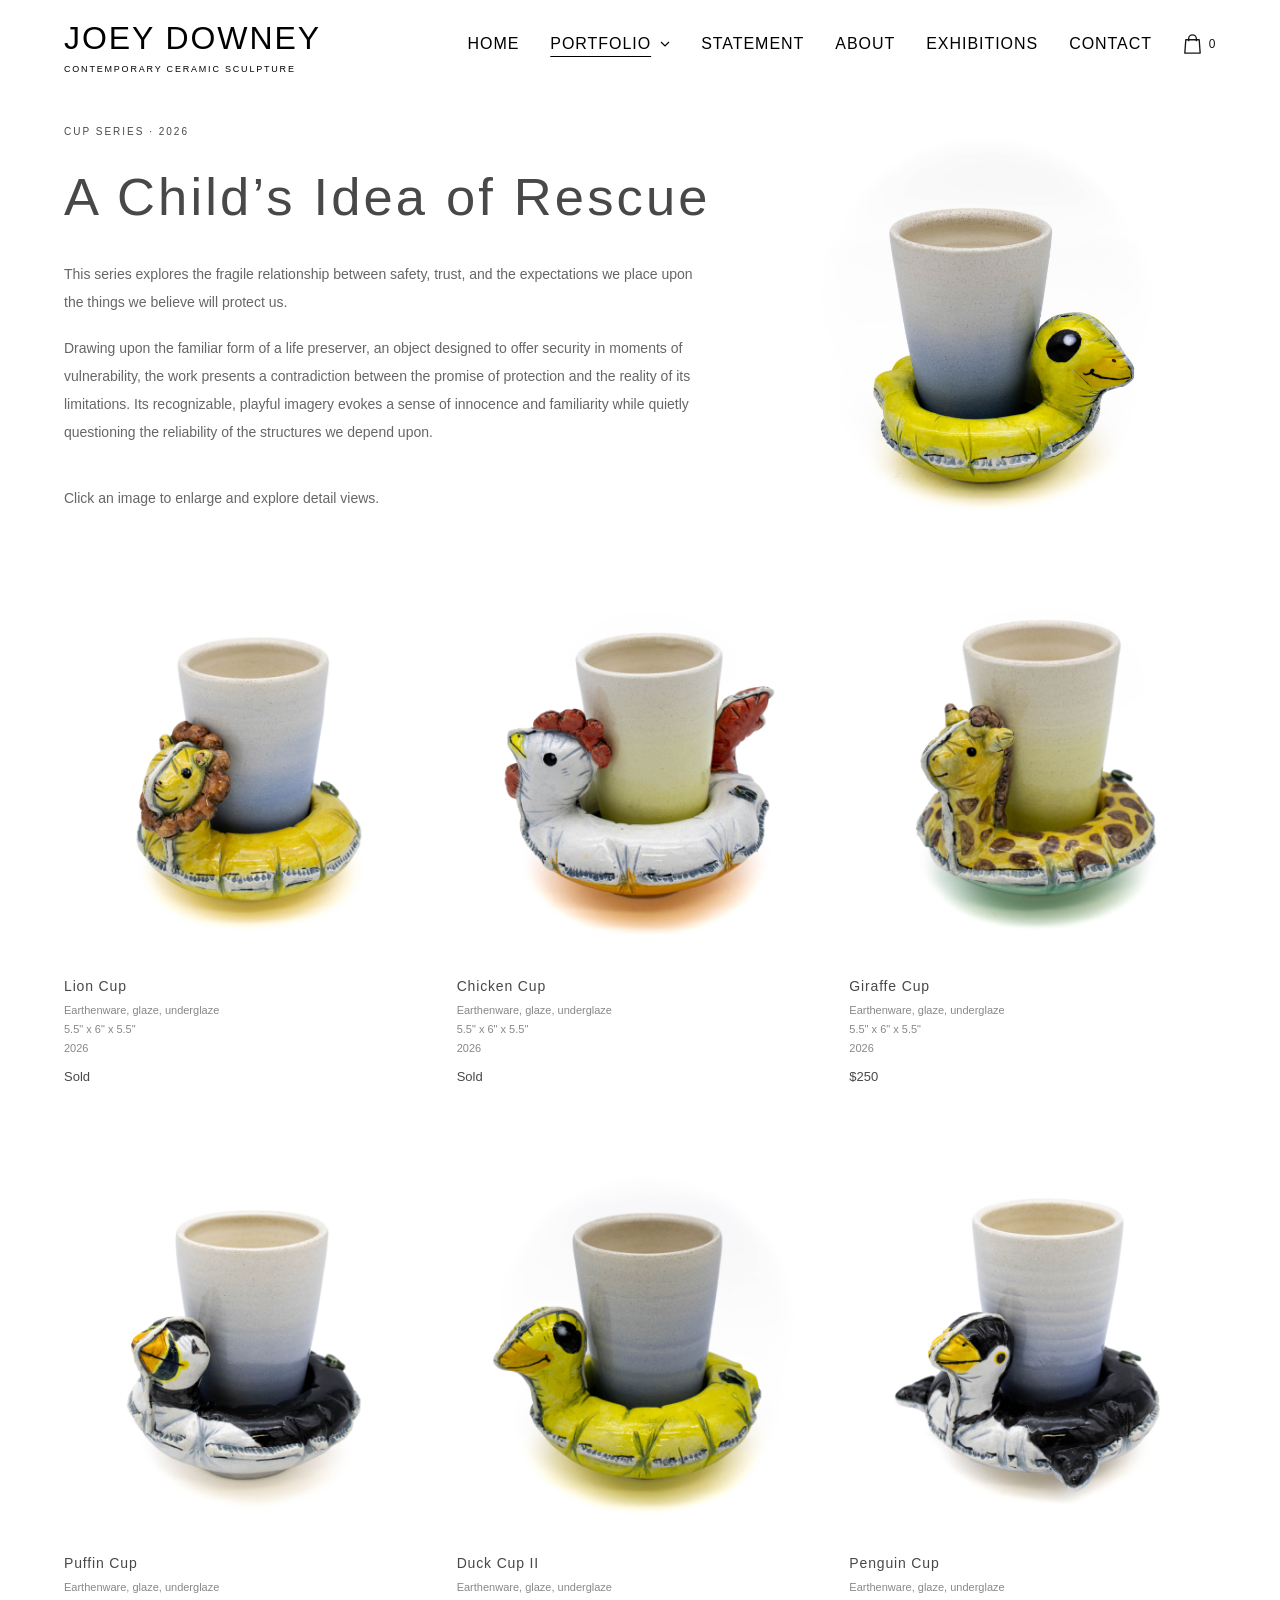
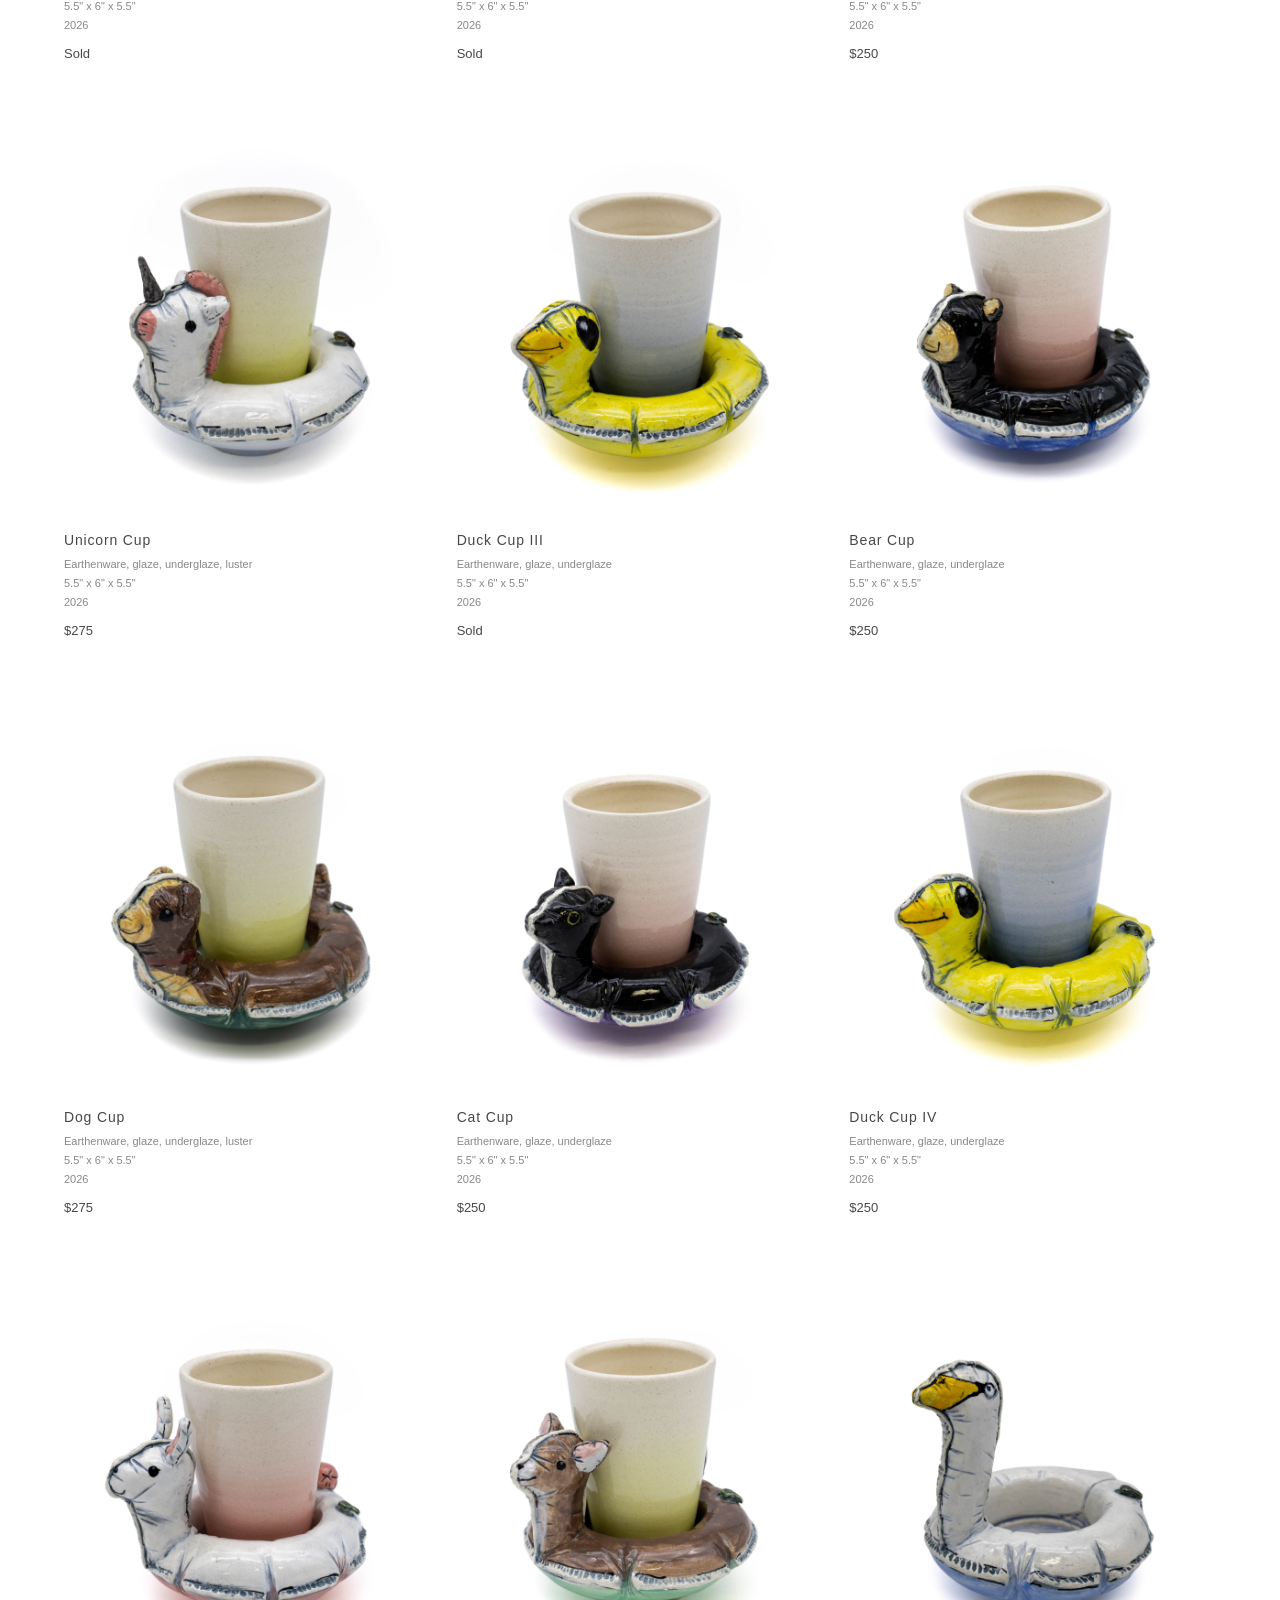
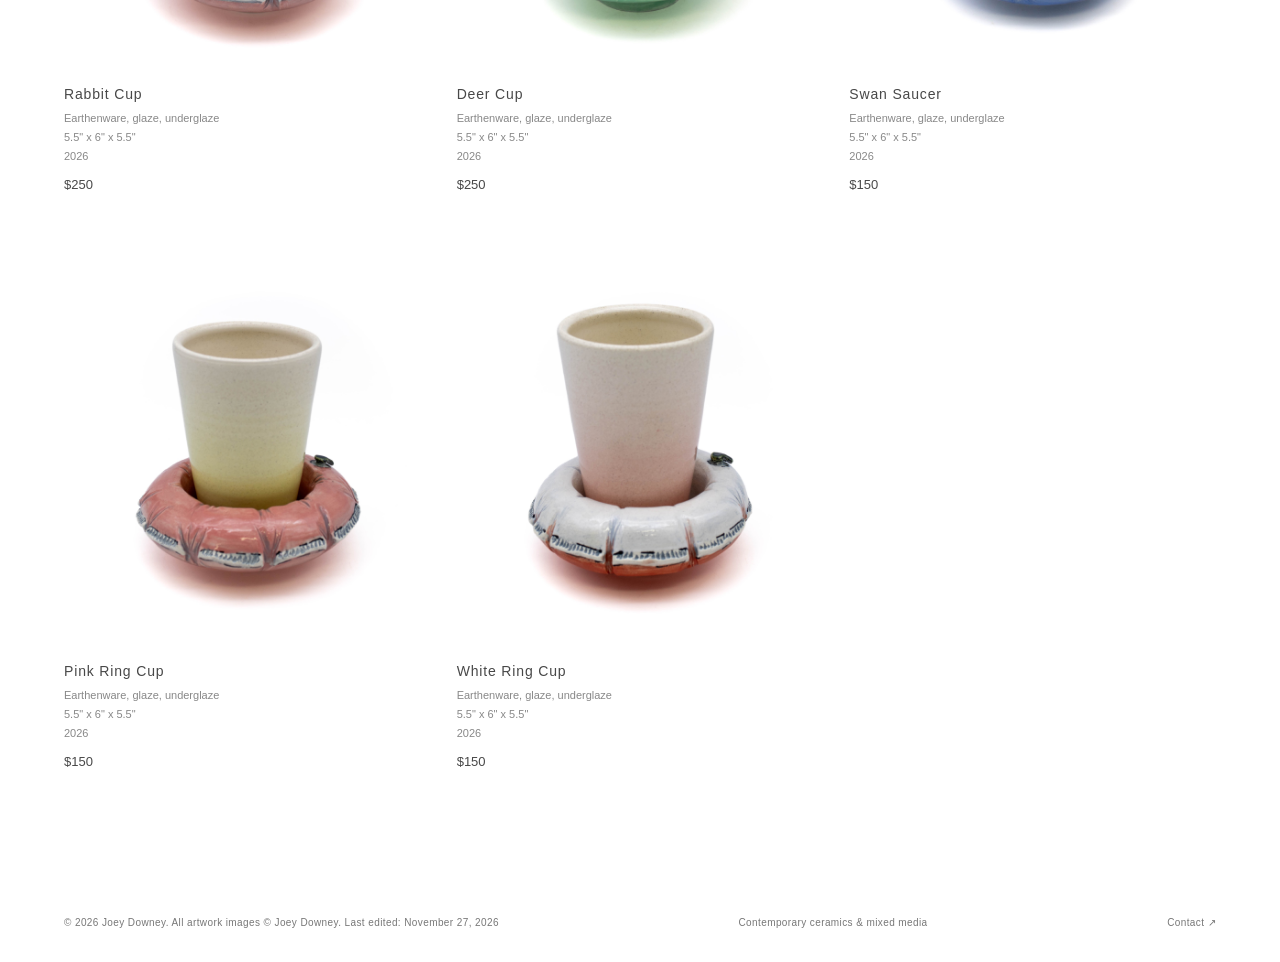
==== commit 8c92e0cb: "Set sitewide Last edited dates to November 27, 2026" ====
--- a/a-childs-idea-of-rescue.html
+++ b/a-childs-idea-of-rescue.html
@@ -2,7 +2,7 @@
 <html lang="en"><head><meta charset="utf-8"/><meta content="width=device-width,initial-scale=1" name="viewport"/><meta content="Ceramic cups by Joey Downey exploring safety, trust, and the promise of protection through the playful form of a life preserver." name="description"/><title>A Child’s Idea of Rescue | Joey Downey</title><link rel="icon" type="image/png" sizes="192x192" href="/favicon.png?v=jd-restored-20261031"/><link rel="apple-touch-icon" href="/favicon.png?v=jd-restored-20261031"/><style>500;600&family=Manrope:wght@400;500;600&display=swap');
 :root{--ink:#171717;--muted:#777;--border:#e7e7e7;--white:#fff}*{box-sizing:border-box}html{scroll-behavior:smooth}body{margin:0;background:#fff;color:var(--ink);font-family:Manrope,Arial,sans-serif;font-size:14px;line-height:1.75}a{color:inherit;text-decoration:none}a:hover{opacity:.6}img{display:block;max-width:100%}button{font:inherit}header{height:88px;border-bottom:1px solid var(--border);display:flex;align-items:center;justify-content:space-between;padding:0 5%;background:white;position:sticky;top:0;z-index:10}.brand{font-family:"Helvetica Neue",Helvetica,Arial,sans-serif;font-size:32px;letter-spacing:.06em;font-weight:200}.brand small{display:block;font-size:9px;font-weight:400;letter-spacing:.2em;color:var(--muted);text-transform:uppercase;margin-top:-4px}.nav{display:flex;gap:31px;align-items:center}.nav a{font-family:"Helvetica Neue",Helvetica,Arial,sans-serif;font-size:16px;font-weight:200;letter-spacing:.06em;text-transform:uppercase}.nav a.active{text-decoration:underline;text-underline-offset:7px}.menu{display:none;background:none;border:0;font-size:26px;cursor:pointer}.wrap{width:min(1300px,90%);margin:auto}.eyebrow{text-transform:uppercase;letter-spacing:.2em;font-size:10px;color:var(--muted);margin:0 0 24px}.home-hero{padding-top:80px;padding-bottom:105px;display:grid;grid-template-columns:40% 1fr;gap:6%;align-items:center}.home-hero h1{font-size:clamp(56px,8vw,125px);line-height:1.02;letter-spacing:-.07em;font-weight:400;margin:0 0 35px}.home-hero p.lead{max-width:360px;font-size:14px;color:#555;line-height:2}.home-image{height:610px;overflow:hidden}.home-image img{width:100%;height:100%;object-fit:contain}.arrow-link{display:inline-flex;gap:24px;align-items:center;font-size:11px;text-transform:uppercase;letter-spacing:.13em;border-bottom:1px solid #222;padding-bottom:10px;margin-top:21px}.section{padding:90px 0;border-top:1px solid var(--border)}.section-title{font-size:clamp(35px,5.5vw,70px);font-weight:400;letter-spacing:-.06em;line-height:1.15;margin:0 0 30px}.section-top{display:flex;justify-content:space-between;gap:35px;align-items:end;margin-bottom:40px}.section-top .section-title{margin:0}.section-top p{max-width:320px;color:#666;margin:0}.grid{display:grid;grid-template-columns:repeat(3,minmax(0,1fr));gap:55px 26px}.item img{height:390px;width:100%;object-fit:contain;background:#fff;transition:transform .25s}.item:hover img{transform:scale(1.025)}.item{cursor:pointer}.item-title{font-size:14px;font-weight:500;margin:17px 0 2px}.item-desc{color:#888;font-size:11px;margin:0}.split{display:grid;grid-template-columns:1fr 1fr;gap:10%;align-items:center}.split img{width:100%;height:530px;object-fit:contain}.split-text{max-width:550px}.split-text p{color:#555;line-height:2;font-size:14px}.quote{font-size:clamp(33px,5vw,76px);line-height:1.2;letter-spacing:-.05em;font-weight:400;max-width:950px;margin:0 0 34px}.statement-preview p{color:#666;max-width:640px}.events{border-top:1px solid var(--border)}.event{border-bottom:1px solid var(--border);padding:25px 0;display:grid;grid-template-columns:125px 1fr 235px;gap:20px;align-items:start}.event small,.event .place{color:#888;font-size:11px}.event h3{font-size:17px;font-weight:500;margin:0 0 5px}.event p{margin:0;color:#777;font-size:12px}.event .place{text-align:right}.page-hero{padding-top:85px;padding-bottom:70px}.page-hero h1{font-family:"Helvetica Neue",Helvetica,Arial,sans-serif;font-size:clamp(57px,9vw,125px);line-height:1.05;letter-spacing:.06em;font-weight:200;margin:0 0 20px}.page-hero p:last-child{max-width:570px;color:#666}.page-body{padding-bottom:110px}.prose{max-width:750px;font-size:16px;color:#484848;line-height:2.2}.prose p{margin:0 0 26px}.prose .quote{color:#171717;font-size:clamp(35px,6vw,78px);margin:0 0 60px}.about-layout{display:grid;grid-template-columns:42% 1fr;gap:9%;align-items:start}.portrait{width:100%;object-fit:cover;max-height:700px}.detail-heading{font-size:24px;font-weight:400;margin:50px 0 14px}.cvline{padding:16px 0;border-top:1px solid var(--border);font-size:13px}.cvline:last-child{border-bottom:1px solid var(--border)}.contact-email{font-size:clamp(27px,4.5vw,64px);letter-spacing:-.055em;overflow-wrap:anywhere;border-bottom:1px solid #222;display:inline-block;margin:45px 0}.contact-links{display:flex;gap:35px;font-size:12px;text-transform:uppercase;letter-spacing:.1em}.end-cta{padding:85px 0;border-top:1px solid var(--border)}.end-cta h2{font-size:clamp(32px,5vw,60px);font-weight:400;letter-spacing:-.055em;margin:0}.footer{border-top:1px solid var(--border);padding:30px 5%;display:flex;justify-content:space-between;gap:25px;color:#777;font-size:10px;letter-spacing:.04em}.lightbox{position:fixed;inset:0;z-index:99;background:rgba(255,255,255,.98);display:none;align-items:center;justify-content:center;flex-direction:column;padding:70px 5% 45px}.lightbox.show{display:flex}.lightbox img{max-width:90vw;max-height:75vh;object-fit:contain}.lightbox p{font-size:12px}.lightbox button{cursor:pointer;background:white;border:1px solid #ddd;padding:8px 15px}.lightbox .close{position:absolute;right:5%;top:25px;border:0;font-size:25px}.lightbox-controls{display:flex;gap:15px}@media(max-width:850px){header{height:72px}.menu{display:block}.nav{display:none;position:absolute;top:72px;left:0;right:0;flex-direction:column;align-items:flex-start;background:white;padding:24px 5%;border-bottom:1px solid #eee}.nav.open{display:flex}.home-hero{grid-template-columns:1fr;padding-top:50px;gap:35px}.home-image{height:480px}.grid{grid-template-columns:repeat(2,1fr)}.split,.about-layout{grid-template-columns:1fr;gap:35px}.split img{height:460px}.event{grid-template-columns:90px 1fr}.event .place{text-align:left;grid-column:2}.section{padding:70px 0}}@media(max-width:540px){.grid{grid-template-columns:1fr}.item img{height:440px}.section-top{display:block}.section-top p{margin-top:20px}.footer{flex-direction:column}.home-image{height:380px}.page-hero{padding-top:55px}.about-layout .portrait{max-height:470px}}
 .lightbox-images{display:flex;align-items:center;justify-content:center;gap:24px;width:100%;min-height:0}.lightbox-images img{min-width:0;max-width:100%;max-height:72vh;object-fit:contain}.lightbox-images.has-detail img{width:calc(50% - 12px)}.lightbox-images img[hidden]{display:none}@media(max-width:600px){.lightbox{overflow-y:auto}.lightbox-images.has-detail{flex-direction:column;gap:16px}.lightbox-images.has-detail img{width:100%;max-height:34vh}.lightbox-images:not(.has-detail) img{max-height:70vh}}#lb-caption{width:100%;max-width:900px;text-align:center;flex-shrink:0}#lb-title{font-weight:500;margin:14px 0 4px}#lb-details{font-size:12px;line-height:1.65;margin:0}#lb-details[hidden]{display:none}.lightbox{overflow-y:auto}.lightbox-images{flex:1;min-height:0}.lightbox-images img{max-height:60vh}@media(max-width:600px){.lightbox-images.has-detail img{max-height:27vh}.lightbox-images:not(.has-detail) img{max-height:55vh}}.lightbox-images.has-three img{width:calc((100% - 48px)/3)}@media(max-width:600px){.lightbox-images.has-three{flex-direction:row;flex-wrap:wrap;gap:12px}.lightbox-images.has-three img{width:calc(50% - 6px);max-height:24vh}.lightbox-images.has-three img:first-child{width:100%}}.page-hero h1,.home-hero h1{font-size:clamp(42px,6vw,76px);color:var(--ink)}h1,h2,h3,h4,h5,h6,p.eyebrow{color:var(--ink)}.page-hero h1,.home-hero h1,h1,h2,h3,h4,h5,h6,p.eyebrow{color:#484848}</style><style id="heading-typography">h1,h2,h3,h4,h5,h6{font-family:"Helvetica Neue",Helvetica,Arial,sans-serif!important;font-weight:200!important;letter-spacing:.06em!important}</style><style id="back-to-top-styles">.back-to-top{position:fixed;right:24px;bottom:24px;z-index:20;display:inline-flex;align-items:center;gap:10px;padding:12px 16px;border:1px solid #d9d9d9;background:#fff;color:#171717;box-shadow:0 2px 12px #0000000d;font:inherit;font-size:11px;letter-spacing:.06em;cursor:pointer}.back-to-top[hidden]{display:none}.back-to-top:hover{background:#f4f4f4}.back-to-top:focus-visible{outline:2px solid #171717;outline-offset:3px}@media(max-width:540px){.back-to-top{right:16px;bottom:16px}}</style>
-<style>.artwork-availability,.purchase-inquiry{display:block;margin:14px 0 0;font-size:11px;line-height:1.6;letter-spacing:.02em}.artwork-availability{color:#888}.purchase-inquiry{color:#333;text-decoration:underline;text-underline-offset:4px;width:fit-content;padding:4px 0}.purchase-inquiry:hover{color:#000}.purchase-inquiry:focus-visible{outline:2px solid #333;outline-offset:5px}#lb-availability{margin-top:16px}#lb-availability .purchase-inquiry{color:inherit;margin:0 auto;padding:0;font-size:12px;line-height:1.65;letter-spacing:normal}#lb-availability:empty{display:none}.artwork-nav{position:fixed;top:50%;transform:translateY(-50%);z-index:10;display:grid;place-items:center;width:46px;height:56px;padding:0;border:1px solid #ccc;border-radius:4px;background:#eee;color:#666;font-family:Arial,sans-serif;font-size:40px;line-height:1;cursor:pointer}.artwork-prev{left:16px}.artwork-next{right:16px}.artwork-nav:hover{background:#444;border-color:#444;color:#fff}.artwork-nav:focus-visible{outline:2px solid #888;outline-offset:4px}@media(max-width:600px){.artwork-nav{width:36px;height:46px;font-size:32px}.artwork-prev{left:8px}.artwork-next{right:8px}}</style><style id="home-nav-styles">.nav .home-nav{display:block;opacity:1;visibility:visible;flex-shrink:0}@keyframes home-nav-fade{from{opacity:0}to{opacity:1}}.home-nav-enter .nav a,.home-nav-enter header>.brand{animation:home-nav-fade 1.2s ease}@media(min-width:851px) and (max-width:1100px){header .brand{font-size:26px}.nav{gap:16px}.nav a{font-size:13px}}@media(prefers-reduced-motion:reduce){.nav .home-nav,.home-nav-enter .nav a,.home-nav-enter header>.brand{animation:none}}</style><style id="home-return-fade">.home-nav-leave header>.brand,.home-nav-leave .nav a{animation:none!important;opacity:0;transition:opacity .4s ease}@media(prefers-reduced-motion:reduce){.home-nav-leave header>.brand,.home-nav-leave .nav a{transition:none}}</style><style id="home-transition-pending">.home-nav-pending header>.brand,.home-nav-pending .nav a{opacity:0}@media(prefers-reduced-motion:reduce){.home-nav-pending header>.brand,.home-nav-pending .nav a{opacity:1}}</style><link rel="stylesheet" href="navigation.css?v=1"/><script src="navigation.js?v=3"></script><style>.lightbox-images.has-many{display:grid;grid-template-columns:repeat(3,minmax(0,1fr));gap:16px;flex:0 0 auto}.lightbox-images.has-many img,.lightbox-images.has-many img:first-child{width:100%;height:25vh;max-height:25vh}@media(max-width:600px){.lightbox-images.has-many{grid-template-columns:repeat(2,minmax(0,1fr));gap:10px}.lightbox-images.has-many img,.lightbox-images.has-many img:first-child{height:19vh;max-height:19vh}}</style><style>.item-price{display:inline-block;margin-top:8px;color:#484848;font-size:13px;font-weight:500}</style><link rel="stylesheet" href="shop.css?v=7"/><script defer src="shop-catalog.js?v=chicken-sold"></script><script defer src="shop.js?v=6"></script><style id="collection-example-layout">.collection-overview{display:grid;grid-template-columns:minmax(0,1.45fr) minmax(0,1fr);gap:5%;align-items:center}.collection-copy{min-width:0}.hero-duck-example{min-width:0}.hero-duck-example .item img{width:100%;height:420px;object-fit:contain;background:#fff}.hero-duck-example .item:focus-visible{outline:2px solid #484848;outline-offset:6px}.hero-duck-example [hidden]{display:none!important}@media(max-width:850px){.collection-overview{grid-template-columns:1fr;gap:24px}.hero-duck-example{width:min(420px,100%);margin:auto}.hero-duck-example .item img{height:340px}}@media(max-width:540px){.hero-duck-example .item img{height:300px}}</style><style>.collection-copy .rescue-title{white-space:nowrap;font-size:clamp(18px,3vw,70px);max-width:100%}</style><style id="aligned-collection-headings">.page-hero{padding-top:35px}.collection-overview{align-items:start}</style></head><body><header><a class="brand" href="index.html">JOEY DOWNEY<small>Contemporary ceramic sculpture</small></a><button aria-expanded="false" aria-label="Toggle menu" class="menu">☰</button><nav class="nav"><a class="home-nav" href="index.html">Home</a><details class="portfolio-menu"><summary class="active">Portfolio <svg aria-hidden="true" width="10" height="6" viewBox="0 0 10 6" fill="none"><path d="m1 1 4 4 4-4" stroke="currentColor" stroke-width="1.2"/></svg></summary><div class="portfolio-options"><a href="portfolio.html">Portfolio</a><a href="a-childs-idea-of-rescue.html" aria-current="page">A Child’s Idea of Rescue</a><a href="undercurrents.html">Undercurrents</a></div></details><a class="" href="statement.html">Statement</a><a class="" href="about.html">About</a><a class="" href="exhibitions.html">Exhibitions</a><a class="" href="contact.html">Contact</a></nav></header><main><div class="wrap"><section class="page-hero rescue-hero" style="padding-bottom:24px"><div class="collection-overview"><div class="collection-copy"><p class="eyebrow">Cup Series · 2026</p><h1 class="rescue-title">A Child’s Idea of Rescue</h1><div class="rescue-introduction"><p>This series explores the fragile relationship between safety, trust, and the expectations we place upon the things we believe will protect us.</p><p>Drawing upon the familiar form of a life preserver, an object designed to offer security in moments of vulnerability, the work presents a contradiction between the promise of protection and the reality of its limitations. Its recognizable, playful imagery evokes a sense of innocence and familiarity while quietly questioning the reliability of the structures we depend upon.</p></div><p style="margin-top:40px">Click an image to enlarge and explore detail views.</p></div><div class="artwork-card hero-duck-example"><article aria-label="View Duck Cup I" class="item" data-full="cups/IMG_8670.jpg" data-detail="cups/IMG_8671.jpg" data-third="cups/IMG_8672.jpg" data-title="Duck Cup I" role="button" tabindex="0"><img alt="Duck Cup I by Joey Downey, with the yellow duck facing right" loading="eager" src="assets/cups/IMG_8670.jpg"/><h3 class="item-title" hidden>Duck Cup I</h3><p class="item-desc" hidden>Earthenware, glaze, underglaze<br/>5.5&quot; x 6&quot; x 5.5&quot;<br/>2026<br/><span class="item-price">NFS</span></p></article></div></div></section><section class="page-body" aria-label="Cup collection"><div class="grid"><div class="artwork-card"><article class="item" role="button" tabindex="0" aria-label="View Lion Cup" data-title="Lion Cup" data-full="cups/IMG_8681.jpg" data-detail="cups/IMG_8682.jpg" data-third="cups/IMG_8683.jpg"><img alt="Lion Cup by Joey Downey" loading="lazy" src="assets/cups/IMG_8681.jpg"/><h3 class="item-title">Lion Cup</h3><p class="item-desc">Earthenware, glaze, underglaze<br/>5.5&quot; x 6&quot; x 5.5&quot;<br/>2026<br/><span class="item-price">Sold</span></p></article></div><div class="artwork-card"><article class="item" role="button" tabindex="0" aria-label="View Chicken Cup" data-title="Chicken Cup" data-full="cups/IMG_8720.jpg" data-detail="cups/IMG_8722.jpg" data-third="cups/IMG_8721.jpg"><img alt="Chicken Cup by Joey Downey" loading="lazy" src="assets/cups/IMG_8720.jpg"/><h3 class="item-title">Chicken Cup</h3><p class="item-desc">Earthenware, glaze, underglaze<br/>5.5&quot; x 6&quot; x 5.5&quot;<br/>2026<br/><span class="item-price">Sold</span></p></article></div><div class="artwork-card"><article class="item" role="button" tabindex="0" aria-label="View Giraffe Cup" data-title="Giraffe Cup" data-full="cups/IMG_8689.jpg" data-detail="cups/IMG_8690.jpg"><img alt="Giraffe Cup by Joey Downey" loading="lazy" src="assets/cups/IMG_8689.jpg"/><h3 class="item-title">Giraffe Cup</h3><p class="item-desc">Earthenware, glaze, underglaze<br/>5.5&quot; x 6&quot; x 5.5&quot;<br/>2026<br/><span class="item-price">$250</span></p></article></div><div class="artwork-card"><article class="item" role="button" tabindex="0" aria-label="View Puffin Cup" data-title="Puffin Cup" data-full="cups/IMG_8684.jpg" data-detail="cups/IMG_8686.jpg"><img alt="Puffin Cup by Joey Downey" loading="lazy" src="assets/cups/IMG_8684.jpg"/><h3 class="item-title">Puffin Cup</h3><p class="item-desc">Earthenware, glaze, underglaze<br/>5.5&quot; x 6&quot; x 5.5&quot;<br/>2026<br/><span class="item-price">Sold</span></p></article></div><div class="artwork-card"><article class="item" role="button" tabindex="0" aria-label="View Duck Cup II" data-title="Duck Cup II" data-full="cups/IMG_8679.jpg" data-detail="cups/IMG_8680.jpg"><img alt="Duck Cup II by Joey Downey" loading="lazy" src="assets/cups/IMG_8679.jpg"/><h3 class="item-title">Duck Cup II</h3><p class="item-desc">Earthenware, glaze, underglaze<br/>5.5&quot; x 6&quot; x 5.5&quot;<br/>2026<br/><span class="item-price">Sold</span></p></article></div><div class="artwork-card"><article class="item" role="button" tabindex="0" aria-label="View Penguin Cup" data-title="Penguin Cup" data-full="cups/IMG_8687.jpg" data-detail="cups/IMG_8688.jpg"><img alt="Penguin Cup by Joey Downey" loading="lazy" src="assets/cups/IMG_8687.jpg"/><h3 class="item-title">Penguin Cup</h3><p class="item-desc">Earthenware, glaze, underglaze<br/>5.5&quot; x 6&quot; x 5.5&quot;<br/>2026<br/><span class="item-price">$250</span></p></article></div><div class="artwork-card"><article class="item" role="button" tabindex="0" aria-label="View Unicorn Cup" data-title="Unicorn Cup" data-full="cups/IMG_8694.jpg" data-detail="cups/IMG_8696.jpg" data-third="cups/IMG_8695.jpg"><img alt="Unicorn Cup by Joey Downey" loading="lazy" src="assets/cups/IMG_8694.jpg"/><h3 class="item-title">Unicorn Cup</h3><p class="item-desc">Earthenware, glaze, underglaze, luster<br/>5.5&quot; x 6&quot; x 5.5&quot;<br/>2026<br/><span class="item-price">$275</span></p></article></div><div class="artwork-card"><article class="item" role="button" tabindex="0" aria-label="View Duck Cup III" data-title="Duck Cup III" data-full="cups/IMG_8691.jpg" data-detail="cups/IMG_8692.jpg"><img alt="Duck Cup III by Joey Downey" loading="lazy" src="assets/cups/IMG_8691.jpg"/><h3 class="item-title">Duck Cup III</h3><p class="item-desc">Earthenware, glaze, underglaze<br/>5.5&quot; x 6&quot; x 5.5&quot;<br/>2026<br/><span class="item-price">Sold</span></p></article></div><div class="artwork-card"><article class="item" role="button" tabindex="0" aria-label="View Bear Cup" data-title="Bear Cup" data-full="cups/IMG_8702.jpg" data-detail="cups/IMG_8703.jpg"><img alt="Bear Cup by Joey Downey" loading="lazy" src="assets/cups/IMG_8702.jpg"/><h3 class="item-title">Bear Cup</h3><p class="item-desc">Earthenware, glaze, underglaze<br/>5.5&quot; x 6&quot; x 5.5&quot;<br/>2026<br/><span class="item-price">$250</span></p></article></div><div class="artwork-card"><article class="item" role="button" tabindex="0" aria-label="View Dog Cup" data-title="Dog Cup" data-full="cups/IMG_8709.jpg" data-detail="cups/IMG_8711.jpg" data-third="cups/IMG_8710.jpg"><img alt="Dog Cup by Joey Downey" loading="lazy" src="assets/cups/IMG_8709.jpg"/><h3 class="item-title">Dog Cup</h3><p class="item-desc">Earthenware, glaze, underglaze, luster<br/>5.5&quot; x 6&quot; x 5.5&quot;<br/>2026<br/><span class="item-price">$275</span></p></article></div><div class="artwork-card"><article class="item" role="button" tabindex="0" aria-label="View Cat Cup" data-title="Cat Cup" data-full="cups/IMG_8704.jpg" data-detail="cups/IMG_8705.jpg"><img alt="Cat Cup by Joey Downey" loading="lazy" src="assets/cups/IMG_8704.jpg"/><h3 class="item-title">Cat Cup</h3><p class="item-desc">Earthenware, glaze, underglaze<br/>5.5&quot; x 6&quot; x 5.5&quot;<br/>2026<br/><span class="item-price">$250</span></p></article></div><div class="artwork-card"><article class="item" role="button" tabindex="0" aria-label="View Duck Cup IV" data-title="Duck Cup IV" data-full="cups/IMG_8707.jpg" data-detail="cups/IMG_8708.jpg"><img alt="Duck Cup IV by Joey Downey" loading="lazy" src="assets/cups/IMG_8707.jpg"/><h3 class="item-title">Duck Cup IV</h3><p class="item-desc">Earthenware, glaze, underglaze<br/>5.5&quot; x 6&quot; x 5.5&quot;<br/>2026<br/><span class="item-price">$250</span></p></article></div><div class="artwork-card"><article class="item" role="button" tabindex="0" aria-label="View Rabbit Cup" data-title="Rabbit Cup" data-full="cups/IMG_8718.jpg" data-detail="cups/IMG_8719.jpg" data-third="cups/IMG_8717.jpg"><img alt="Rabbit Cup by Joey Downey" loading="lazy" src="assets/cups/IMG_8718.jpg"/><h3 class="item-title">Rabbit Cup</h3><p class="item-desc">Earthenware, glaze, underglaze<br/>5.5&quot; x 6&quot; x 5.5&quot;<br/>2026<br/><span class="item-price">$250</span></p></article></div><div class="artwork-card"><article class="item" role="button" tabindex="0" aria-label="View Deer Cup" data-title="Deer Cup" data-full="cups/IMG_8712.jpg" data-detail="cups/IMG_8715.jpg" data-third="cups/IMG_8714.jpg"><img alt="Deer Cup by Joey Downey" loading="lazy" src="assets/cups/IMG_8712.jpg"/><h3 class="item-title">Deer Cup</h3><p class="item-desc">Earthenware, glaze, underglaze<br/>5.5&quot; x 6&quot; x 5.5&quot;<br/>2026<br/><span class="item-price">$250</span></p></article></div><div class="artwork-card"><article class="item" role="button" tabindex="0" aria-label="View Swan Saucer" data-title="Swan Saucer" data-full="cups/IMG_8693.jpg"><img alt="Swan Saucer by Joey Downey" loading="lazy" src="assets/cups/IMG_8693.jpg?v=20261112-edited-2"/><h3 class="item-title">Swan Saucer</h3><p class="item-desc">Earthenware, glaze, underglaze<br/>5.5&quot; x 6&quot; x 5.5&quot;<br/>2026<br/><span class="item-price">$150</span></p></article></div><div class="artwork-card"><article class="item" role="button" tabindex="0" aria-label="View Pink Ring Cup" data-title="Pink Ring Cup" data-full="cups/IMG_8699.jpg" data-detail="cups/IMG_8698.jpg"><img alt="Pink Ring Cup by Joey Downey" loading="lazy" src="assets/cups/IMG_8699.jpg"/><h3 class="item-title">Pink Ring Cup</h3><p class="item-desc">Earthenware, glaze, underglaze<br/>5.5&quot; x 6&quot; x 5.5&quot;<br/>2026<br/><span class="item-price">$150</span></p></article></div><div class="artwork-card"><article class="item" role="button" tabindex="0" aria-label="View White Ring Cup" data-title="White Ring Cup" data-full="cups/IMG_8700.jpg" data-detail="cups/IMG_8701.jpg"><img alt="White Ring Cup by Joey Downey" loading="lazy" src="assets/cups/IMG_8700.jpg"/><h3 class="item-title">White Ring Cup</h3><p class="item-desc">Earthenware, glaze, underglaze<br/>5.5&quot; x 6&quot; x 5.5&quot;<br/>2026<br/><span class="item-price">$150</span></p></article></div></div></section></div><div aria-label="Artwork image viewer" class="lightbox" id="lightbox" role="dialog"><button aria-label="Close" class="close">×</button><button type="button" class="artwork-nav artwork-prev" aria-label="Previous artwork"><svg aria-hidden="true" focusable="false" width="20" height="28" viewBox="0 0 20 28" fill="none" stroke="currentColor" stroke-width="2" stroke-linecap="round" stroke-linejoin="round"><path d="m14 5-9 9 9 9"/></svg></button><button type="button" class="artwork-nav artwork-next" aria-label="Next artwork"><svg aria-hidden="true" focusable="false" width="20" height="28" viewBox="0 0 20 28" fill="none" stroke="currentColor" stroke-width="2" stroke-linecap="round" stroke-linejoin="round"><path d="m6 5 9 9-9 9"/></svg></button><div class="lightbox-images"><img alt="Artwork enlarged" id="lb-img"/><img alt="Artwork detail" id="lb-detail-img" hidden=""/><img alt="Artwork additional view" id="lb-third-img" hidden=""/></div><div id="lb-caption"><p id="lb-title"></p><p id="lb-details"></p><div id="lb-availability"></div></div></div></main><footer class="footer"><span>© 2026 Joey Downey. All artwork images © Joey Downey. <span class="last-edited">Last edited: <time datetime="2026-11-13">November 13, 2026</time></span></span><span>Contemporary ceramics &amp; mixed media</span><a href="mailto:joeydowneyart@gmail.com">Contact ↗︎</a></footer><script>const ART_IMAGES={"cups/IMG_8679.jpg":"assets/cups/IMG_8679.jpg","cups/IMG_8680.jpg":"assets/cups/IMG_8680.jpg","cups/IMG_8681.jpg":"assets/cups/IMG_8681.jpg","cups/IMG_8682.jpg":"assets/cups/IMG_8682.jpg","cups/IMG_8683.jpg":"assets/cups/IMG_8683.jpg","cups/IMG_8684.jpg":"assets/cups/IMG_8684.jpg","cups/IMG_8686.jpg":"assets/cups/IMG_8686.jpg","cups/IMG_8687.jpg":"assets/cups/IMG_8687.jpg","cups/IMG_8688.jpg":"assets/cups/IMG_8688.jpg","cups/IMG_8689.jpg":"assets/cups/IMG_8689.jpg","cups/IMG_8690.jpg":"assets/cups/IMG_8690.jpg","cups/IMG_8691.jpg":"assets/cups/IMG_8691.jpg","cups/IMG_8692.jpg":"assets/cups/IMG_8692.jpg","cups/IMG_8693.jpg":"assets/cups/IMG_8693.jpg?v=20261112-edited-2","cups/IMG_8694.jpg":"assets/cups/IMG_8694.jpg","cups/IMG_8696.jpg":"assets/cups/IMG_8696.jpg","cups/IMG_8695.jpg":"assets/cups/IMG_8695.jpg","cups/IMG_8699.jpg":"assets/cups/IMG_8699.jpg","cups/IMG_8698.jpg":"assets/cups/IMG_8698.jpg","cups/IMG_8700.jpg":"assets/cups/IMG_8700.jpg","cups/IMG_8701.jpg":"assets/cups/IMG_8701.jpg","cups/IMG_8702.jpg":"assets/cups/IMG_8702.jpg","cups/IMG_8703.jpg":"assets/cups/IMG_8703.jpg","cups/IMG_8704.jpg":"assets/cups/IMG_8704.jpg","cups/IMG_8705.jpg":"assets/cups/IMG_8705.jpg","cups/IMG_8707.jpg":"assets/cups/IMG_8707.jpg","cups/IMG_8708.jpg":"assets/cups/IMG_8708.jpg","cups/IMG_8709.jpg":"assets/cups/IMG_8709.jpg","cups/IMG_8711.jpg":"assets/cups/IMG_8711.jpg","cups/IMG_8710.jpg":"assets/cups/IMG_8710.jpg?v=20261112-edited-2","cups/IMG_8712.jpg":"assets/cups/IMG_8712.jpg","cups/IMG_8715.jpg":"assets/cups/IMG_8715.jpg","cups/IMG_8714.jpg":"assets/cups/IMG_8714.jpg","cups/IMG_8718.jpg":"assets/cups/IMG_8718.jpg","cups/IMG_8719.jpg":"assets/cups/IMG_8719.jpg","cups/IMG_8717.jpg":"assets/cups/IMG_8717.jpg","cups/IMG_8720.jpg":"assets/cups/IMG_8720.jpg","cups/IMG_8722.jpg":"assets/cups/IMG_8722.jpg","cups/IMG_8721.jpg":"assets/cups/IMG_8721.jpg","cups/IMG_8670.jpg":"assets/cups/IMG_8670.jpg","cups/IMG_8671.jpg":"assets/cups/IMG_8671.jpg?v=cover-60112f2115","cups/IMG_8672.jpg":"assets/cups/IMG_8672.jpg"};
+<style>.artwork-availability,.purchase-inquiry{display:block;margin:14px 0 0;font-size:11px;line-height:1.6;letter-spacing:.02em}.artwork-availability{color:#888}.purchase-inquiry{color:#333;text-decoration:underline;text-underline-offset:4px;width:fit-content;padding:4px 0}.purchase-inquiry:hover{color:#000}.purchase-inquiry:focus-visible{outline:2px solid #333;outline-offset:5px}#lb-availability{margin-top:16px}#lb-availability .purchase-inquiry{color:inherit;margin:0 auto;padding:0;font-size:12px;line-height:1.65;letter-spacing:normal}#lb-availability:empty{display:none}.artwork-nav{position:fixed;top:50%;transform:translateY(-50%);z-index:10;display:grid;place-items:center;width:46px;height:56px;padding:0;border:1px solid #ccc;border-radius:4px;background:#eee;color:#666;font-family:Arial,sans-serif;font-size:40px;line-height:1;cursor:pointer}.artwork-prev{left:16px}.artwork-next{right:16px}.artwork-nav:hover{background:#444;border-color:#444;color:#fff}.artwork-nav:focus-visible{outline:2px solid #888;outline-offset:4px}@media(max-width:600px){.artwork-nav{width:36px;height:46px;font-size:32px}.artwork-prev{left:8px}.artwork-next{right:8px}}</style><style id="home-nav-styles">.nav .home-nav{display:block;opacity:1;visibility:visible;flex-shrink:0}@keyframes home-nav-fade{from{opacity:0}to{opacity:1}}.home-nav-enter .nav a,.home-nav-enter header>.brand{animation:home-nav-fade 1.2s ease}@media(min-width:851px) and (max-width:1100px){header .brand{font-size:26px}.nav{gap:16px}.nav a{font-size:13px}}@media(prefers-reduced-motion:reduce){.nav .home-nav,.home-nav-enter .nav a,.home-nav-enter header>.brand{animation:none}}</style><style id="home-return-fade">.home-nav-leave header>.brand,.home-nav-leave .nav a{animation:none!important;opacity:0;transition:opacity .4s ease}@media(prefers-reduced-motion:reduce){.home-nav-leave header>.brand,.home-nav-leave .nav a{transition:none}}</style><style id="home-transition-pending">.home-nav-pending header>.brand,.home-nav-pending .nav a{opacity:0}@media(prefers-reduced-motion:reduce){.home-nav-pending header>.brand,.home-nav-pending .nav a{opacity:1}}</style><link rel="stylesheet" href="navigation.css?v=1"/><script src="navigation.js?v=3"></script><style>.lightbox-images.has-many{display:grid;grid-template-columns:repeat(3,minmax(0,1fr));gap:16px;flex:0 0 auto}.lightbox-images.has-many img,.lightbox-images.has-many img:first-child{width:100%;height:25vh;max-height:25vh}@media(max-width:600px){.lightbox-images.has-many{grid-template-columns:repeat(2,minmax(0,1fr));gap:10px}.lightbox-images.has-many img,.lightbox-images.has-many img:first-child{height:19vh;max-height:19vh}}</style><style>.item-price{display:inline-block;margin-top:8px;color:#484848;font-size:13px;font-weight:500}</style><link rel="stylesheet" href="shop.css?v=7"/><script defer src="shop-catalog.js?v=chicken-sold"></script><script defer src="shop.js?v=6"></script><style id="collection-example-layout">.collection-overview{display:grid;grid-template-columns:minmax(0,1.45fr) minmax(0,1fr);gap:5%;align-items:center}.collection-copy{min-width:0}.hero-duck-example{min-width:0}.hero-duck-example .item img{width:100%;height:420px;object-fit:contain;background:#fff}.hero-duck-example .item:focus-visible{outline:2px solid #484848;outline-offset:6px}.hero-duck-example [hidden]{display:none!important}@media(max-width:850px){.collection-overview{grid-template-columns:1fr;gap:24px}.hero-duck-example{width:min(420px,100%);margin:auto}.hero-duck-example .item img{height:340px}}@media(max-width:540px){.hero-duck-example .item img{height:300px}}</style><style>.collection-copy .rescue-title{white-space:nowrap;font-size:clamp(18px,3vw,70px);max-width:100%}</style><style id="aligned-collection-headings">.page-hero{padding-top:35px}.collection-overview{align-items:start}</style></head><body><header><a class="brand" href="index.html">JOEY DOWNEY<small>Contemporary ceramic sculpture</small></a><button aria-expanded="false" aria-label="Toggle menu" class="menu">☰</button><nav class="nav"><a class="home-nav" href="index.html">Home</a><details class="portfolio-menu"><summary class="active">Portfolio <svg aria-hidden="true" width="10" height="6" viewBox="0 0 10 6" fill="none"><path d="m1 1 4 4 4-4" stroke="currentColor" stroke-width="1.2"/></svg></summary><div class="portfolio-options"><a href="portfolio.html">Portfolio</a><a href="a-childs-idea-of-rescue.html" aria-current="page">A Child’s Idea of Rescue</a></div></details><a class="" href="statement.html">Statement</a><a class="" href="about.html">About</a><a class="" href="exhibitions.html">Exhibitions</a><a class="" href="contact.html">Contact</a></nav></header><main><div class="wrap"><section class="page-hero rescue-hero" style="padding-bottom:24px"><div class="collection-overview"><div class="collection-copy"><p class="eyebrow">Cup Series · 2026</p><h1 class="rescue-title">A Child’s Idea of Rescue</h1><div class="rescue-introduction"><p>This series explores the fragile relationship between safety, trust, and the expectations we place upon the things we believe will protect us.</p><p>Drawing upon the familiar form of a life preserver, an object designed to offer security in moments of vulnerability, the work presents a contradiction between the promise of protection and the reality of its limitations. Its recognizable, playful imagery evokes a sense of innocence and familiarity while quietly questioning the reliability of the structures we depend upon.</p></div><p style="margin-top:40px">Click an image to enlarge and explore detail views.</p></div><div class="artwork-card hero-duck-example"><article aria-label="View Duck Cup I" class="item" data-full="cups/IMG_8670.jpg" data-detail="cups/IMG_8671.jpg" data-third="cups/IMG_8672.jpg" data-title="Duck Cup I" role="button" tabindex="0"><img alt="Duck Cup I by Joey Downey, with the yellow duck facing right" loading="eager" src="assets/cups/IMG_8670.jpg"/><h3 class="item-title" hidden>Duck Cup I</h3><p class="item-desc" hidden>Earthenware, glaze, underglaze<br/>5.5&quot; x 6&quot; x 5.5&quot;<br/>2026<br/><span class="item-price">NFS</span></p></article></div></div></section><section class="page-body" aria-label="Cup collection"><div class="grid"><div class="artwork-card"><article class="item" role="button" tabindex="0" aria-label="View Lion Cup" data-title="Lion Cup" data-full="cups/IMG_8681.jpg" data-detail="cups/IMG_8682.jpg" data-third="cups/IMG_8683.jpg"><img alt="Lion Cup by Joey Downey" loading="lazy" src="assets/cups/IMG_8681.jpg"/><h3 class="item-title">Lion Cup</h3><p class="item-desc">Earthenware, glaze, underglaze<br/>5.5&quot; x 6&quot; x 5.5&quot;<br/>2026<br/><span class="item-price">Sold</span></p></article></div><div class="artwork-card"><article class="item" role="button" tabindex="0" aria-label="View Chicken Cup" data-title="Chicken Cup" data-full="cups/IMG_8720.jpg" data-detail="cups/IMG_8722.jpg" data-third="cups/IMG_8721.jpg"><img alt="Chicken Cup by Joey Downey" loading="lazy" src="assets/cups/IMG_8720.jpg"/><h3 class="item-title">Chicken Cup</h3><p class="item-desc">Earthenware, glaze, underglaze<br/>5.5&quot; x 6&quot; x 5.5&quot;<br/>2026<br/><span class="item-price">Sold</span></p></article></div><div class="artwork-card"><article class="item" role="button" tabindex="0" aria-label="View Giraffe Cup" data-title="Giraffe Cup" data-full="cups/IMG_8689.jpg" data-detail="cups/IMG_8690.jpg"><img alt="Giraffe Cup by Joey Downey" loading="lazy" src="assets/cups/IMG_8689.jpg"/><h3 class="item-title">Giraffe Cup</h3><p class="item-desc">Earthenware, glaze, underglaze<br/>5.5&quot; x 6&quot; x 5.5&quot;<br/>2026<br/><span class="item-price">$250</span></p></article></div><div class="artwork-card"><article class="item" role="button" tabindex="0" aria-label="View Puffin Cup" data-title="Puffin Cup" data-full="cups/IMG_8684.jpg" data-detail="cups/IMG_8686.jpg"><img alt="Puffin Cup by Joey Downey" loading="lazy" src="assets/cups/IMG_8684.jpg"/><h3 class="item-title">Puffin Cup</h3><p class="item-desc">Earthenware, glaze, underglaze<br/>5.5&quot; x 6&quot; x 5.5&quot;<br/>2026<br/><span class="item-price">Sold</span></p></article></div><div class="artwork-card"><article class="item" role="button" tabindex="0" aria-label="View Duck Cup II" data-title="Duck Cup II" data-full="cups/IMG_8679.jpg" data-detail="cups/IMG_8680.jpg"><img alt="Duck Cup II by Joey Downey" loading="lazy" src="assets/cups/IMG_8679.jpg"/><h3 class="item-title">Duck Cup II</h3><p class="item-desc">Earthenware, glaze, underglaze<br/>5.5&quot; x 6&quot; x 5.5&quot;<br/>2026<br/><span class="item-price">Sold</span></p></article></div><div class="artwork-card"><article class="item" role="button" tabindex="0" aria-label="View Penguin Cup" data-title="Penguin Cup" data-full="cups/IMG_8687.jpg" data-detail="cups/IMG_8688.jpg"><img alt="Penguin Cup by Joey Downey" loading="lazy" src="assets/cups/IMG_8687.jpg"/><h3 class="item-title">Penguin Cup</h3><p class="item-desc">Earthenware, glaze, underglaze<br/>5.5&quot; x 6&quot; x 5.5&quot;<br/>2026<br/><span class="item-price">$250</span></p></article></div><div class="artwork-card"><article class="item" role="button" tabindex="0" aria-label="View Unicorn Cup" data-title="Unicorn Cup" data-full="cups/IMG_8694.jpg" data-detail="cups/IMG_8696.jpg" data-third="cups/IMG_8695.jpg"><img alt="Unicorn Cup by Joey Downey" loading="lazy" src="assets/cups/IMG_8694.jpg"/><h3 class="item-title">Unicorn Cup</h3><p class="item-desc">Earthenware, glaze, underglaze, luster<br/>5.5&quot; x 6&quot; x 5.5&quot;<br/>2026<br/><span class="item-price">$275</span></p></article></div><div class="artwork-card"><article class="item" role="button" tabindex="0" aria-label="View Duck Cup III" data-title="Duck Cup III" data-full="cups/IMG_8691.jpg" data-detail="cups/IMG_8692.jpg"><img alt="Duck Cup III by Joey Downey" loading="lazy" src="assets/cups/IMG_8691.jpg"/><h3 class="item-title">Duck Cup III</h3><p class="item-desc">Earthenware, glaze, underglaze<br/>5.5&quot; x 6&quot; x 5.5&quot;<br/>2026<br/><span class="item-price">Sold</span></p></article></div><div class="artwork-card"><article class="item" role="button" tabindex="0" aria-label="View Bear Cup" data-title="Bear Cup" data-full="cups/IMG_8702.jpg" data-detail="cups/IMG_8703.jpg"><img alt="Bear Cup by Joey Downey" loading="lazy" src="assets/cups/IMG_8702.jpg"/><h3 class="item-title">Bear Cup</h3><p class="item-desc">Earthenware, glaze, underglaze<br/>5.5&quot; x 6&quot; x 5.5&quot;<br/>2026<br/><span class="item-price">$250</span></p></article></div><div class="artwork-card"><article class="item" role="button" tabindex="0" aria-label="View Dog Cup" data-title="Dog Cup" data-full="cups/IMG_8709.jpg" data-detail="cups/IMG_8711.jpg" data-third="cups/IMG_8710.jpg"><img alt="Dog Cup by Joey Downey" loading="lazy" src="assets/cups/IMG_8709.jpg"/><h3 class="item-title">Dog Cup</h3><p class="item-desc">Earthenware, glaze, underglaze, luster<br/>5.5&quot; x 6&quot; x 5.5&quot;<br/>2026<br/><span class="item-price">$275</span></p></article></div><div class="artwork-card"><article class="item" role="button" tabindex="0" aria-label="View Cat Cup" data-title="Cat Cup" data-full="cups/IMG_8704.jpg" data-detail="cups/IMG_8705.jpg"><img alt="Cat Cup by Joey Downey" loading="lazy" src="assets/cups/IMG_8704.jpg"/><h3 class="item-title">Cat Cup</h3><p class="item-desc">Earthenware, glaze, underglaze<br/>5.5&quot; x 6&quot; x 5.5&quot;<br/>2026<br/><span class="item-price">$250</span></p></article></div><div class="artwork-card"><article class="item" role="button" tabindex="0" aria-label="View Duck Cup IV" data-title="Duck Cup IV" data-full="cups/IMG_8707.jpg" data-detail="cups/IMG_8708.jpg"><img alt="Duck Cup IV by Joey Downey" loading="lazy" src="assets/cups/IMG_8707.jpg"/><h3 class="item-title">Duck Cup IV</h3><p class="item-desc">Earthenware, glaze, underglaze<br/>5.5&quot; x 6&quot; x 5.5&quot;<br/>2026<br/><span class="item-price">$250</span></p></article></div><div class="artwork-card"><article class="item" role="button" tabindex="0" aria-label="View Rabbit Cup" data-title="Rabbit Cup" data-full="cups/IMG_8718.jpg" data-detail="cups/IMG_8719.jpg" data-third="cups/IMG_8717.jpg"><img alt="Rabbit Cup by Joey Downey" loading="lazy" src="assets/cups/IMG_8718.jpg"/><h3 class="item-title">Rabbit Cup</h3><p class="item-desc">Earthenware, glaze, underglaze<br/>5.5&quot; x 6&quot; x 5.5&quot;<br/>2026<br/><span class="item-price">$250</span></p></article></div><div class="artwork-card"><article class="item" role="button" tabindex="0" aria-label="View Deer Cup" data-title="Deer Cup" data-full="cups/IMG_8712.jpg" data-detail="cups/IMG_8715.jpg" data-third="cups/IMG_8714.jpg"><img alt="Deer Cup by Joey Downey" loading="lazy" src="assets/cups/IMG_8712.jpg"/><h3 class="item-title">Deer Cup</h3><p class="item-desc">Earthenware, glaze, underglaze<br/>5.5&quot; x 6&quot; x 5.5&quot;<br/>2026<br/><span class="item-price">$250</span></p></article></div><div class="artwork-card"><article class="item" role="button" tabindex="0" aria-label="View Swan Saucer" data-title="Swan Saucer" data-full="cups/IMG_8693.jpg"><img alt="Swan Saucer by Joey Downey" loading="lazy" src="assets/cups/IMG_8693.jpg?v=20261112-edited-2"/><h3 class="item-title">Swan Saucer</h3><p class="item-desc">Earthenware, glaze, underglaze<br/>5.5&quot; x 6&quot; x 5.5&quot;<br/>2026<br/><span class="item-price">$150</span></p></article></div><div class="artwork-card"><article class="item" role="button" tabindex="0" aria-label="View Pink Ring Cup" data-title="Pink Ring Cup" data-full="cups/IMG_8699.jpg" data-detail="cups/IMG_8698.jpg"><img alt="Pink Ring Cup by Joey Downey" loading="lazy" src="assets/cups/IMG_8699.jpg"/><h3 class="item-title">Pink Ring Cup</h3><p class="item-desc">Earthenware, glaze, underglaze<br/>5.5&quot; x 6&quot; x 5.5&quot;<br/>2026<br/><span class="item-price">$150</span></p></article></div><div class="artwork-card"><article class="item" role="button" tabindex="0" aria-label="View White Ring Cup" data-title="White Ring Cup" data-full="cups/IMG_8700.jpg" data-detail="cups/IMG_8701.jpg"><img alt="White Ring Cup by Joey Downey" loading="lazy" src="assets/cups/IMG_8700.jpg"/><h3 class="item-title">White Ring Cup</h3><p class="item-desc">Earthenware, glaze, underglaze<br/>5.5&quot; x 6&quot; x 5.5&quot;<br/>2026<br/><span class="item-price">$150</span></p></article></div></div></section></div><div aria-label="Artwork image viewer" class="lightbox" id="lightbox" role="dialog"><button aria-label="Close" class="close">×</button><button type="button" class="artwork-nav artwork-prev" aria-label="Previous artwork"><svg aria-hidden="true" focusable="false" width="20" height="28" viewBox="0 0 20 28" fill="none" stroke="currentColor" stroke-width="2" stroke-linecap="round" stroke-linejoin="round"><path d="m14 5-9 9 9 9"/></svg></button><button type="button" class="artwork-nav artwork-next" aria-label="Next artwork"><svg aria-hidden="true" focusable="false" width="20" height="28" viewBox="0 0 20 28" fill="none" stroke="currentColor" stroke-width="2" stroke-linecap="round" stroke-linejoin="round"><path d="m6 5 9 9-9 9"/></svg></button><div class="lightbox-images"><img alt="Artwork enlarged" id="lb-img"/><img alt="Artwork detail" id="lb-detail-img" hidden=""/><img alt="Artwork additional view" id="lb-third-img" hidden=""/></div><div id="lb-caption"><p id="lb-title"></p><p id="lb-details"></p><div id="lb-availability"></div></div></div></main><footer class="footer"><span>© 2026 Joey Downey. All artwork images © Joey Downey. <span class="last-edited">Last edited: <time datetime="2026-11-27">November 27, 2026</time></span></span><span>Contemporary ceramics &amp; mixed media</span><a href="mailto:joeydowneyart@gmail.com">Contact ↗︎</a></footer><script>const ART_IMAGES={"cups/IMG_8679.jpg":"assets/cups/IMG_8679.jpg","cups/IMG_8680.jpg":"assets/cups/IMG_8680.jpg","cups/IMG_8681.jpg":"assets/cups/IMG_8681.jpg","cups/IMG_8682.jpg":"assets/cups/IMG_8682.jpg","cups/IMG_8683.jpg":"assets/cups/IMG_8683.jpg","cups/IMG_8684.jpg":"assets/cups/IMG_8684.jpg","cups/IMG_8686.jpg":"assets/cups/IMG_8686.jpg","cups/IMG_8687.jpg":"assets/cups/IMG_8687.jpg","cups/IMG_8688.jpg":"assets/cups/IMG_8688.jpg","cups/IMG_8689.jpg":"assets/cups/IMG_8689.jpg","cups/IMG_8690.jpg":"assets/cups/IMG_8690.jpg","cups/IMG_8691.jpg":"assets/cups/IMG_8691.jpg","cups/IMG_8692.jpg":"assets/cups/IMG_8692.jpg","cups/IMG_8693.jpg":"assets/cups/IMG_8693.jpg?v=20261112-edited-2","cups/IMG_8694.jpg":"assets/cups/IMG_8694.jpg","cups/IMG_8696.jpg":"assets/cups/IMG_8696.jpg","cups/IMG_8695.jpg":"assets/cups/IMG_8695.jpg","cups/IMG_8699.jpg":"assets/cups/IMG_8699.jpg","cups/IMG_8698.jpg":"assets/cups/IMG_8698.jpg","cups/IMG_8700.jpg":"assets/cups/IMG_8700.jpg","cups/IMG_8701.jpg":"assets/cups/IMG_8701.jpg","cups/IMG_8702.jpg":"assets/cups/IMG_8702.jpg","cups/IMG_8703.jpg":"assets/cups/IMG_8703.jpg","cups/IMG_8704.jpg":"assets/cups/IMG_8704.jpg","cups/IMG_8705.jpg":"assets/cups/IMG_8705.jpg","cups/IMG_8707.jpg":"assets/cups/IMG_8707.jpg","cups/IMG_8708.jpg":"assets/cups/IMG_8708.jpg","cups/IMG_8709.jpg":"assets/cups/IMG_8709.jpg","cups/IMG_8711.jpg":"assets/cups/IMG_8711.jpg","cups/IMG_8710.jpg":"assets/cups/IMG_8710.jpg?v=20261112-edited-2","cups/IMG_8712.jpg":"assets/cups/IMG_8712.jpg","cups/IMG_8715.jpg":"assets/cups/IMG_8715.jpg","cups/IMG_8714.jpg":"assets/cups/IMG_8714.jpg","cups/IMG_8718.jpg":"assets/cups/IMG_8718.jpg","cups/IMG_8719.jpg":"assets/cups/IMG_8719.jpg","cups/IMG_8717.jpg":"assets/cups/IMG_8717.jpg","cups/IMG_8720.jpg":"assets/cups/IMG_8720.jpg","cups/IMG_8722.jpg":"assets/cups/IMG_8722.jpg","cups/IMG_8721.jpg":"assets/cups/IMG_8721.jpg","cups/IMG_8670.jpg":"assets/cups/IMG_8670.jpg","cups/IMG_8671.jpg":"assets/cups/IMG_8671.jpg?v=cover-60112f2115","cups/IMG_8672.jpg":"assets/cups/IMG_8672.jpg"};
 (()=>{const menu=document.querySelector('.menu');const nav=document.querySelector('.nav');if(!menu||!nav)return;function closeMenu(){nav.classList.remove('open');menu.setAttribute('aria-expanded','false')}menu.addEventListener('click',()=>{nav.classList.toggle('open');menu.setAttribute('aria-expanded',String(nav.classList.contains('open')))});document.addEventListener('click',event=>{if(nav.classList.contains('open')&&!menu.contains(event.target)&&!nav.contains(event.target))closeMenu()});document.addEventListener('keydown',event=>{if(event.key==='Escape'&&nav.classList.contains('open')){closeMenu();menu.focus()}})})();const lb=document.getElementById('lightbox');
 if(lb){
   const images=lb.querySelector('.lightbox-images');
